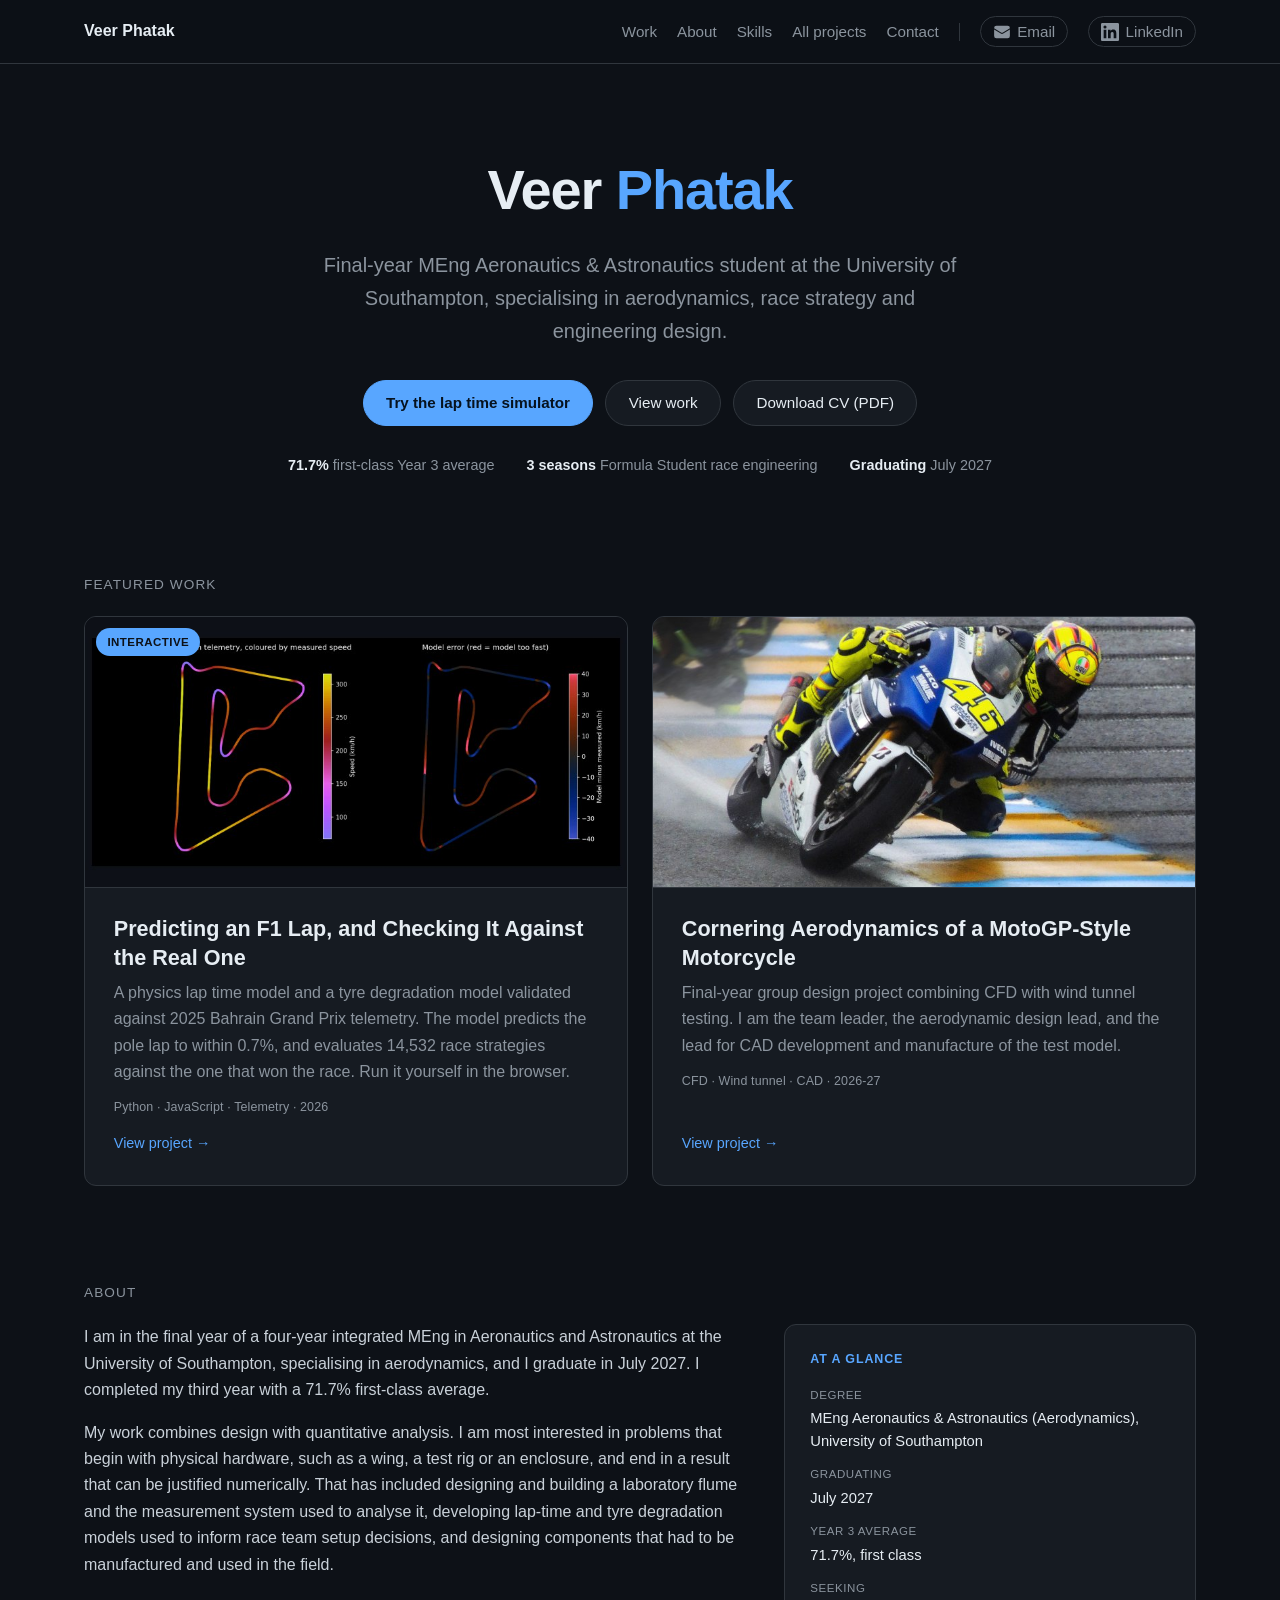
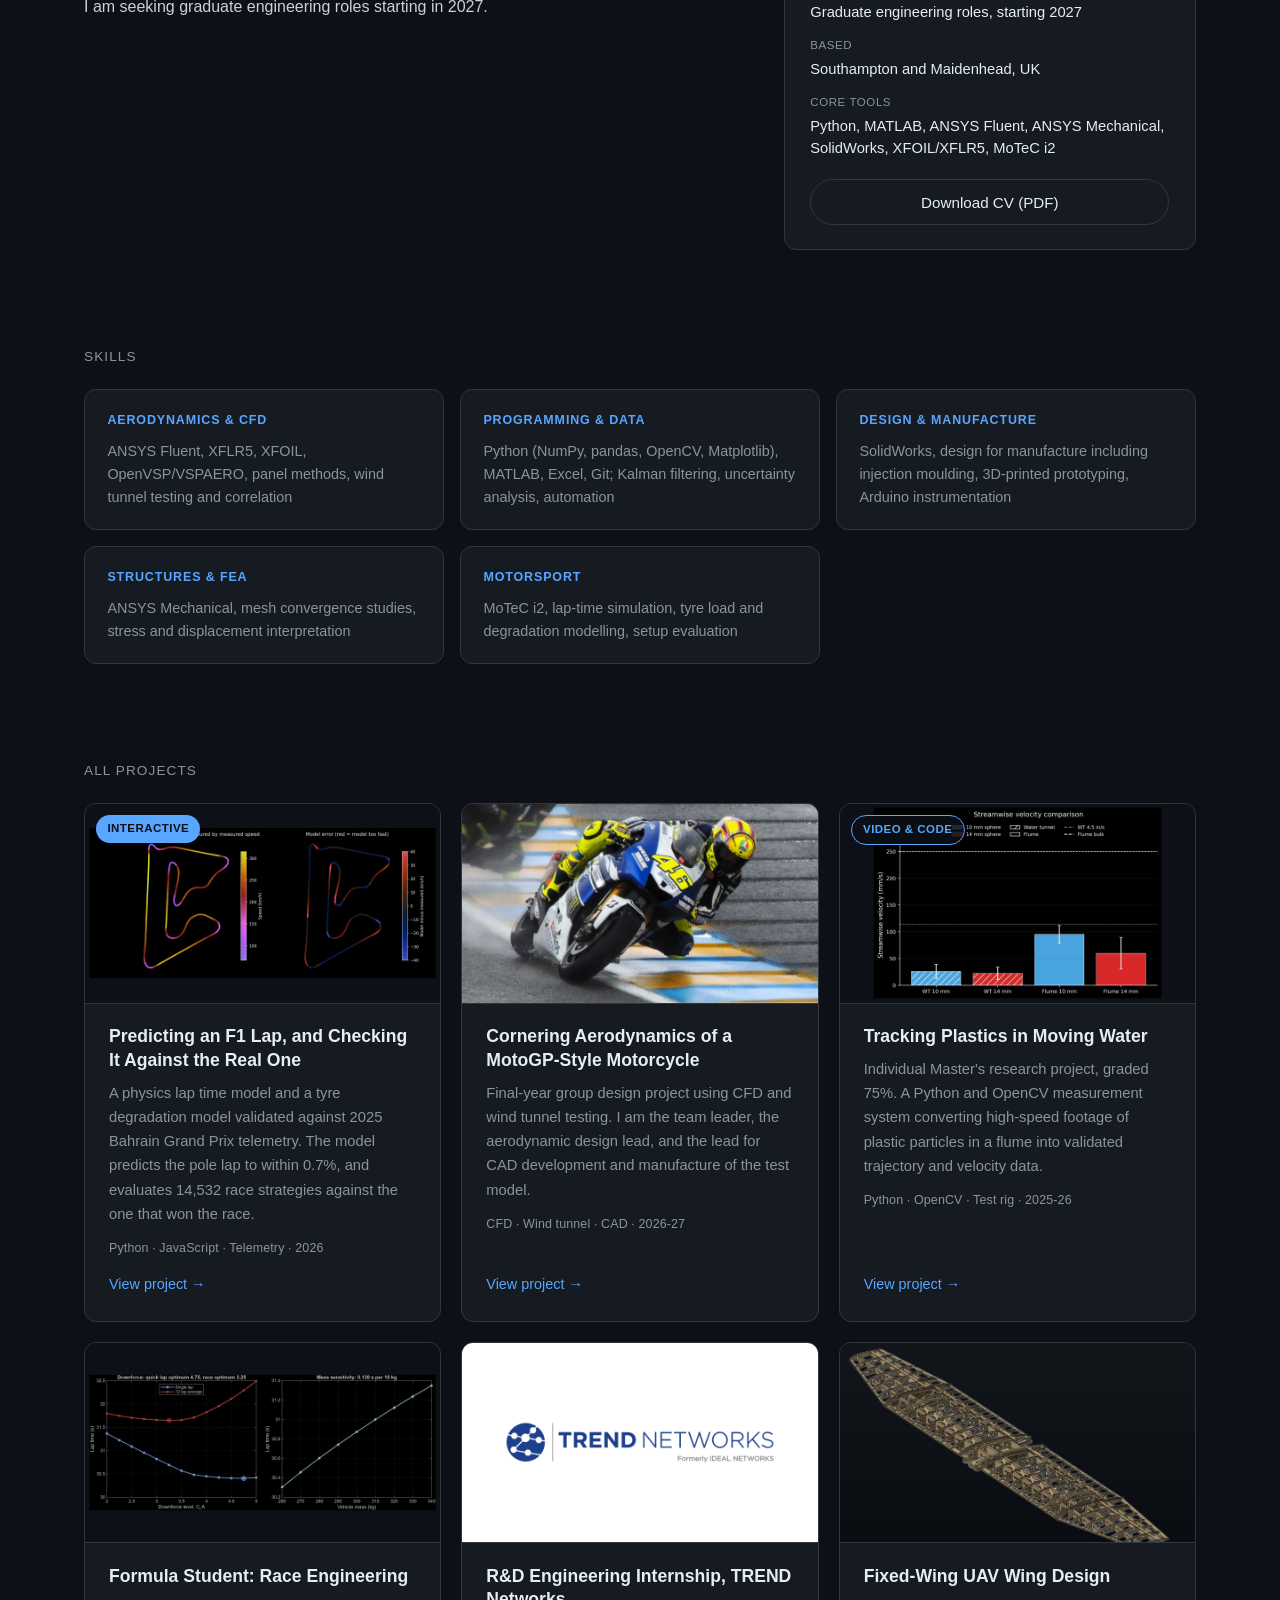
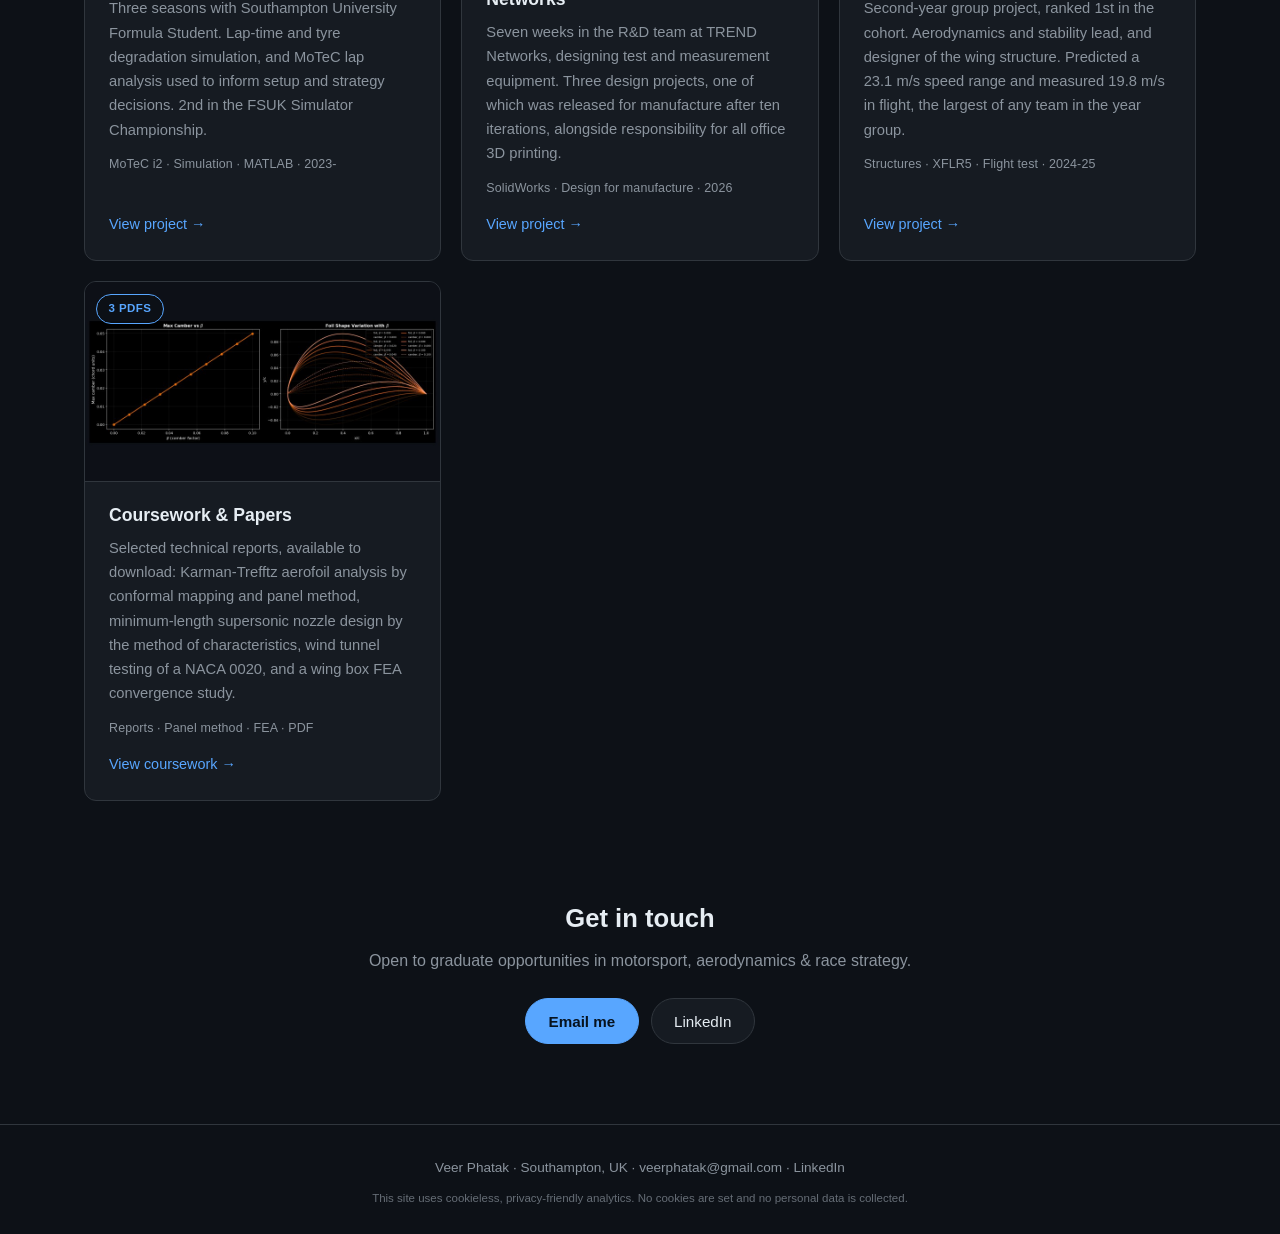
==== index.html @ 066dc196 "Add email and LinkedIn buttons to the top nav Contact was previously reachable only from the footer " ====
<!DOCTYPE html>
<html lang="en">
<head>
  <meta charset="UTF-8">
  <meta name="viewport" content="width=device-width, initial-scale=1.0">
  <meta name="description" content="Veer Phatak, final-year MEng Aeronautics and Astronautics student at the University of Southampton. Engineering projects in aerodynamics, race strategy and design.">
  <title>Veer Phatak | Engineering Portfolio</title>
  <link rel="icon" href="favicon.svg" type="image/svg+xml">
  <link rel="canonical" href="https://veerphatak.github.io/">
  <meta property="og:type" content="website">
  <meta property="og:site_name" content="Veer Phatak">
  <meta property="og:title" content="Veer Phatak | Engineering Portfolio">
  <meta property="og:description" content="Engineering portfolio of Veer Phatak. Aerodynamics, race strategy and design projects, with interactive lap time and race strategy models you can run in the browser.">
  <meta property="og:url" content="https://veerphatak.github.io/">
  <meta property="og:image" content="https://veerphatak.github.io/media/og-image.png">
  <meta property="og:image:width" content="1200">
  <meta property="og:image:height" content="630">
  <meta name="twitter:card" content="summary_large_image">
  <meta name="twitter:title" content="Veer Phatak | Engineering Portfolio">
  <meta name="twitter:description" content="Engineering portfolio of Veer Phatak. Aerodynamics, race strategy and design projects, with interactive lap time and race strategy models you can run in the browser.">
  <meta name="twitter:image" content="https://veerphatak.github.io/media/og-image.png">
  <link rel="stylesheet" href="style.css">
  <script type="application/ld+json">
  {
    "@context": "https://schema.org",
    "@type": "Person",
    "name": "Veer Phatak",
    "url": "https://veerphatak.github.io/",
    "email": "mailto:veerphatak@gmail.com",
    "jobTitle": "MEng Aeronautics and Astronautics Student",
    "description": "Final-year MEng Aeronautics and Astronautics student specialising in aerodynamics, seeking graduate engineering roles starting in 2027.",
    "alumniOf": {
      "@type": "CollegeOrUniversity",
      "name": "University of Southampton",
      "url": "https://www.southampton.ac.uk/"
    },
    "address": { "@type": "PostalAddress", "addressCountry": "GB", "addressRegion": "England" },
    "sameAs": ["https://www.linkedin.com/in/veer-phatak-683665238"],
    "knowsAbout": [
      "Aerodynamics", "Computational Fluid Dynamics", "Wind tunnel testing",
      "Race strategy", "Lap time simulation", "Structural analysis",
      "Finite element analysis", "CAD", "Python", "MATLAB"
    ],
    "seeks": {
      "@type": "Demand",
      "name": "Graduate engineering roles starting in 2027"
    }
  }
  </script>
  <script data-goatcounter="https://veerphatak.goatcounter.com/count"
          async src="//gc.zgo.at/count.js"></script>
</head>
<body>
  <a class="skip-link" href="#work">Skip to content</a>
  <nav class="nav">
    <div class="nav-inner">
      <a href="index.html" class="brand">Veer Phatak</a>
      <div class="nav-links">
        <a href="#work">Work</a>
        <a href="#about">About</a>
        <a href="#skills">Skills</a>
        <a href="#projects">All projects</a>
        <a href="#contact">Contact</a>
        <span class="nav-divider" aria-hidden="true"></span>
        <a class="nav-icon" href="mailto:veerphatak@gmail.com" aria-label="Email Veer Phatak" title="veerphatak@gmail.com">
          <svg viewBox="0 0 24 24" width="18" height="18" fill="currentColor" aria-hidden="true" focusable="false"><path d="M1.5 8.67v8.58a3 3 0 0 0 3 3h15a3 3 0 0 0 3-3V8.67l-8.928 5.493a3 3 0 0 1-3.144 0L1.5 8.67Z"/><path d="M22.5 6.908V6.75a3 3 0 0 0-3-3h-15a3 3 0 0 0-3 3v.158l9.714 5.978a1.5 1.5 0 0 0 1.572 0L22.5 6.908Z"/></svg>
          <span class="nav-icon-label">Email</span>
        </a>
        <a class="nav-icon" href="https://www.linkedin.com/in/veer-phatak-683665238" target="_blank" rel="noopener" aria-label="Veer Phatak on LinkedIn" title="LinkedIn">
          <svg viewBox="0 0 24 24" width="18" height="18" fill="currentColor" aria-hidden="true" focusable="false"><path d="M20.447 20.452h-3.554v-5.569c0-1.328-.027-3.037-1.852-3.037-1.853 0-2.136 1.445-2.136 2.939v5.667H9.351V9h3.414v1.561h.046c.477-.9 1.637-1.85 3.37-1.85 3.601 0 4.267 2.37 4.267 5.455v6.286ZM5.337 7.433a2.062 2.062 0 1 1 0-4.125 2.062 2.062 0 0 1 0 4.125Zm1.782 13.019H3.555V9h3.564v11.452ZM22.225 0H1.771C.792 0 0 .774 0 1.729v20.542C0 23.227.792 24 1.771 24h20.451C23.2 24 24 23.227 24 22.271V1.729C24 .774 23.2 0 22.222 0h.003Z"/></svg>
          <span class="nav-icon-label">LinkedIn</span>
        </a>

      </div>
    </div>
  </nav>

  <header class="hero">
    <h1>Veer <span class="accent">Phatak</span></h1>
    <p class="tagline">Final-year MEng Aeronautics &amp; Astronautics student at the University of Southampton, specialising in aerodynamics, race strategy and engineering design.</p>
    <div class="hero-actions">
      <a class="btn primary" href="f1-model.html">Try the lap time simulator</a>
      <a class="btn" href="#work">View work</a>
      <a class="btn" href="docs/Veer%20Phatak%20CV.pdf" target="_blank" rel="noopener">Download CV (PDF)</a>
    </div>
    <div class="facts">
      <span><b>71.7%</b> first-class Year 3 average</span>
      <span><b>3 seasons</b> Formula Student race engineering</span>
      <span><b>Graduating</b> July 2027</span>
    </div>
  </header>

  <main id="work">
  <section class="wrap wide">
    <p class="section-title">Featured work</p>
    <div class="cards featured">

      <a class="card" href="f1-model.html">
        <div class="card-media">
          <span class="badge">Interactive</span><img src="media/thumbs/f1-model.jpg" alt="Bahrain circuit map coloured by speed, model against measured" width="800" height="450"></div>
        <div class="card-body">
          <h3>Predicting an F1 Lap, and Checking It Against the Real One</h3>
          <p>A physics lap time model and a tyre degradation model validated against 2025 Bahrain Grand Prix telemetry. The model predicts the pole lap to within 0.7%, and evaluates 14,532 race strategies against the one that won the race. Run it yourself in the browser.</p>
          <p class="card-tags">Python · JavaScript · Telemetry · 2026</p>
          <span class="arrow">View project →</span>
        </div>
      </a>

      <a class="card" href="motogp.html">
        <div class="card-media"><img src="media/thumbs/motogp.jpg" alt="A MotoGP motorcycle at full lean through a corner" width="800" height="450"></div>
        <div class="card-body">
          <h3>Cornering Aerodynamics of a MotoGP-Style Motorcycle</h3>
          <p>Final-year group design project combining CFD with wind tunnel testing. I am the team leader, the aerodynamic design lead, and the lead for CAD development and manufacture of the test model.</p>
          <p class="card-tags">CFD · Wind tunnel · CAD · 2026-27</p>
          <span class="arrow">View project →</span>
        </div>
      </a>

    </div>
  </section>

  <section class="wrap wide" id="about">
    <p class="section-title">About</p>
    <div class="about-grid">
      <div class="about-block">
        <p>I am in the final year of a four-year integrated MEng in Aeronautics and Astronautics at the University of Southampton, specialising in aerodynamics, and I graduate in July 2027. I completed my third year with a 71.7% first-class average.</p>
        <p>My work combines design with quantitative analysis. I am most interested in problems that begin with physical hardware, such as a wing, a test rig or an enclosure, and end in a result that can be justified numerically. That has included designing and building a laboratory flume and the measurement system used to analyse it, developing lap-time and tyre degradation models used to inform race team setup decisions, and designing components that had to be manufactured and used in the field.</p>
        <p>I am seeking graduate engineering roles starting in 2027.</p>
      </div>
      <aside class="glance">
        <h3>At a glance</h3>
        <dl>
          <dt>Degree</dt><dd>MEng Aeronautics &amp; Astronautics (Aerodynamics), University of Southampton</dd>
          <dt>Graduating</dt><dd>July 2027</dd>
          <dt>Year 3 average</dt><dd>71.7%, first class</dd>
          <dt>Seeking</dt><dd>Graduate engineering roles, starting 2027</dd>
          <dt>Based</dt><dd>Southampton and Maidenhead, UK</dd>
          <dt>Core tools</dt><dd>Python, MATLAB, ANSYS Fluent, ANSYS Mechanical, SolidWorks, XFOIL/XFLR5, MoTeC i2</dd>
        </dl>
        <a class="btn" href="docs/Veer%20Phatak%20CV.pdf" target="_blank" rel="noopener">Download CV (PDF)</a>
      </aside>
    </div>
  </section>

  <section class="wrap wide" id="skills">
    <p class="section-title">Skills</p>
    <div class="skills-grid">
      <div class="skill-group">
        <h3>Aerodynamics &amp; CFD</h3>
        <p>ANSYS Fluent, XFLR5, XFOIL, OpenVSP/VSPAERO, panel methods, wind tunnel testing and correlation</p>
      </div>
      <div class="skill-group">
        <h3>Programming &amp; data</h3>
        <p>Python (NumPy, pandas, OpenCV, Matplotlib), MATLAB, Excel, Git; Kalman filtering, uncertainty analysis, automation</p>
      </div>
      <div class="skill-group">
        <h3>Design &amp; manufacture</h3>
        <p>SolidWorks, design for manufacture including injection moulding, 3D-printed prototyping, Arduino instrumentation</p>
      </div>
      <div class="skill-group">
        <h3>Structures &amp; FEA</h3>
        <p>ANSYS Mechanical, mesh convergence studies, stress and displacement interpretation</p>
      </div>
      <div class="skill-group">
        <h3>Motorsport</h3>
        <p>MoTeC i2, lap-time simulation, tyre load and degradation modelling, setup evaluation</p>
      </div>
    </div>
  </section>

  <section class="wrap wide" id="projects">
    <p class="section-title">All projects</p>
    <div class="cards">

      <a class="card" href="f1-model.html">
        <div class="card-media">
          <span class="badge">Interactive</span><img src="media/thumbs/f1-model.jpg" alt="Bahrain circuit map coloured by speed, model against measured" loading="lazy" width="800" height="450"></div>
        <div class="card-body">
          <h3>Predicting an F1 Lap, and Checking It Against the Real One</h3>
          <p>A physics lap time model and a tyre degradation model validated against 2025 Bahrain Grand Prix telemetry. The model predicts the pole lap to within 0.7%, and evaluates 14,532 race strategies against the one that won the race.</p>
          <p class="card-tags">Python · JavaScript · Telemetry · 2026</p>
          <span class="arrow">View project →</span>
        </div>
      </a>

      <a class="card" href="motogp.html">
        <div class="card-media"><img src="media/thumbs/motogp.jpg" alt="A MotoGP motorcycle at full lean through a corner" loading="lazy" width="800" height="450"></div>
        <div class="card-body">
          <h3>Cornering Aerodynamics of a MotoGP-Style Motorcycle</h3>
          <p>Final-year group design project using CFD and wind tunnel testing. I am the team leader, the aerodynamic design lead, and the lead for CAD development and manufacture of the test model.</p>
          <p class="card-tags">CFD · Wind tunnel · CAD · 2026-27</p>
          <span class="arrow">View project →</span>
        </div>
      </a>

      <a class="card" href="flume.html">
        <div class="card-media">
          <span class="badge ghost">Video &amp; code</span><img src="media/thumbs/flume.jpg" alt="Streamwise velocity comparison between flume and water tunnel" loading="lazy" width="800" height="450"></div>
        <div class="card-body">
          <h3>Tracking Plastics in Moving Water</h3>
          <p>Individual Master's research project, graded 75%. A Python and OpenCV measurement system converting high-speed footage of plastic particles in a flume into validated trajectory and velocity data.</p>
          <p class="card-tags">Python · OpenCV · Test rig · 2025-26</p>
          <span class="arrow">View project →</span>
        </div>
      </a>

      <a class="card" href="formula-student.html">
        <div class="card-media"><img src="media/thumbs/formula-student.jpg" alt="Lap time sensitivity to downforce and vehicle mass" loading="lazy" width="800" height="450"></div>
        <div class="card-body">
          <h3>Formula Student: Race Engineering</h3>
          <p>Three seasons with Southampton University Formula Student. Lap-time and tyre degradation simulation, and MoTeC lap analysis used to inform setup and strategy decisions. 2nd in the FSUK Simulator Championship.</p>
          <p class="card-tags">MoTeC i2 · Simulation · MATLAB · 2023-</p>
          <span class="arrow">View project →</span>
        </div>
      </a>

      <a class="card" href="internship.html">
        <div class="card-media"><img src="media/thumbs/internship.png" alt="TREND Networks logo" loading="lazy" width="800" height="450"></div>
        <div class="card-body">
          <h3>R&amp;D Engineering Internship, TREND Networks</h3>
          <p>Seven weeks in the R&amp;D team at TREND Networks, designing test and measurement equipment. Three design projects, one of which was released for manufacture after ten iterations, alongside responsibility for all office 3D printing.</p>
          <p class="card-tags">SolidWorks · Design for manufacture · 2026</p>
          <span class="arrow">View project →</span>
        </div>
      </a>

      <a class="card" href="uav.html">
        <div class="card-media"><img src="media/thumbs/uav.jpg" alt="CAD model of the UAV wing assembly, showing the box spar, geodesic cap cutouts and truss ribs" loading="lazy" width="800" height="450"></div>
        <div class="card-body">
          <h3>Fixed-Wing UAV Wing Design</h3>
          <p>Second-year group project, ranked 1st in the cohort. Aerodynamics and stability lead, and designer of the wing structure. Predicted a 23.1 m/s speed range and measured 19.8 m/s in flight, the largest of any team in the year group.</p>
          <p class="card-tags">Structures · XFLR5 · Flight test · 2024-25</p>
          <span class="arrow">View project →</span>
        </div>
      </a>

      <a class="card" href="coursework.html">
        <div class="card-media">
          <span class="badge ghost">3 PDFs</span><img src="media/thumbs/coursework.jpg" alt="Karman-Trefftz aerofoil shape variation with camber" loading="lazy" width="800" height="450"></div>
        <div class="card-body">
          <h3>Coursework &amp; Papers</h3>
          <p>Selected technical reports, available to download: Karman-Trefftz aerofoil analysis by conformal mapping and panel method, minimum-length supersonic nozzle design by the method of characteristics, wind tunnel testing of a NACA 0020, and a wing box FEA convergence study.</p>
          <p class="card-tags">Reports · Panel method · FEA · PDF</p>
          <span class="arrow">View coursework →</span>
        </div>
      </a>

    </div>
  </section>
  </main>

  <section class="contact" id="contact">
    <h2>Get in touch</h2>
    <p>Open to graduate opportunities in motorsport, aerodynamics &amp; race strategy.</p>
    <div class="contact-links">
      <a class="btn primary" href="mailto:veerphatak@gmail.com">Email me</a>
      <a class="btn" href="https://www.linkedin.com/in/veer-phatak-683665238" target="_blank" rel="noopener">LinkedIn</a>
    </div>
  </section>

  <footer>
    <div class="footer-inner">Veer Phatak · Southampton, UK · <a href="mailto:veerphatak@gmail.com">veerphatak@gmail.com</a> · <a href="https://www.linkedin.com/in/veer-phatak-683665238" target="_blank" rel="noopener">LinkedIn</a></div>
    <div class="footer-note">This site uses cookieless, privacy-friendly analytics. No cookies are set and no personal data is collected.</div>
  </footer>
</body>
</html>
---- style.css ----
/* ---- Shared theme for Veer Phatak portfolio ---- */
* { margin: 0; padding: 0; box-sizing: border-box; }

:root {
  --bg: #0d1117;
  --bg-soft: #161b22;
  --text: #e6edf3;
  --muted: #8b949e;
  --accent: #58a6ff;
  --border: #30363d;
  --maxw: 820px;
}

html { scroll-behavior: smooth; }

body {
  font-family: -apple-system, BlinkMacSystemFont, "Segoe UI", Roboto, Helvetica, Arial, sans-serif;
  background: var(--bg);
  color: var(--text);
  line-height: 1.65;
  -webkit-font-smoothing: antialiased;
}

a { color: var(--accent); text-decoration: none; }
a:hover { text-decoration: underline; }

/* ---- Top nav ---- */
.nav {
  border-bottom: 1px solid var(--border);
  position: sticky; top: 0;
  background: rgba(13,17,23,0.85);
  backdrop-filter: blur(8px);
  z-index: 10;
}
.nav-inner {
  max-width: 1160px;
  margin: 0 auto;
  padding: 1rem 1.5rem;
  display: flex; align-items: center; justify-content: space-between;
}
.nav-inner .brand { font-weight: 700; color: var(--text); }
.nav-inner .brand:hover { text-decoration: none; color: var(--accent); }
.nav-links a { margin-left: 1.25rem; font-size: 0.95rem; color: var(--muted); }
.nav-links a:hover { color: var(--text); text-decoration: none; }

/* ---- Layout ---- */
.wrap { max-width: var(--maxw); margin: 0 auto; padding: 3rem 1.5rem; }
.wrap.wide { max-width: 1160px; }

/* ---- Hero (landing) ---- */
.hero { text-align: center; padding: 5rem 1.5rem 3rem; }
.hero h1 { font-size: clamp(2.2rem, 6vw, 3.5rem); letter-spacing: -0.02em; margin-bottom: 0.75rem; }
.hero .accent { color: var(--accent); }
.hero p.tagline { font-size: clamp(1rem, 2.5vw, 1.25rem); color: var(--muted); max-width: 640px; margin: 0 auto; }
.hero-actions { display: flex; flex-wrap: wrap; gap: 0.75rem; justify-content: center; margin-top: 2rem; }

/* ---- Project cards ---- */
.section-title { font-size: 0.85rem; text-transform: uppercase; letter-spacing: 0.08em; color: var(--muted); margin-bottom: 1.25rem; }
.cards {
  display: grid;
  gap: 1.25rem;
  grid-template-columns: repeat(auto-fit, minmax(320px, 1fr));
  align-items: stretch;
}
.card {
  display: flex;
  flex-direction: column;
  border: 1px solid var(--border);
  border-radius: 12px;
  background: var(--bg-soft);
  overflow: hidden;
  transition: border-color 0.15s ease, transform 0.15s ease, box-shadow 0.15s ease;
}
.card:hover {
  border-color: var(--accent);
  transform: translateY(-3px);
  box-shadow: 0 10px 28px rgba(0,0,0,0.45);
  text-decoration: none;
}
.card-media {
  position: relative;
  aspect-ratio: 16 / 9;
  background: var(--bg);
  border-bottom: 1px solid var(--border);
  overflow: hidden;
}
.card-media img {
  width: 100%; height: 100%;
  object-fit: cover;
  display: block;
  transition: transform 0.25s ease;
}
.card:hover .card-media img { transform: scale(1.04); }
.card-body { padding: 1.35rem 1.5rem 1.5rem; display: flex; flex-direction: column; flex: 1; }
.card h3 { color: var(--text); font-size: 1.1rem; line-height: 1.35; margin-bottom: 0.5rem; }
.card p { color: var(--muted); font-size: 0.92rem; }
.card .arrow { color: var(--accent); font-size: 0.9rem; margin-top: auto; padding-top: 0.9rem; display: inline-block; }
.card.soon { opacity: 0.6; }

/* Badge flagging interactive project pages */
.badge {
  position: absolute; top: 0.7rem; left: 0.7rem; z-index: 2;
  font-size: 0.72rem; font-weight: 600; letter-spacing: 0.04em; text-transform: uppercase;
  color: #0d1117; background: var(--accent);
  border-radius: 999px; padding: 0.28rem 0.7rem;
}
.badge.ghost { color: var(--accent); background: rgba(13,17,23,0.82); border: 1px solid var(--accent); }

/* One-line fact strip under the hero */
.facts { display: flex; flex-wrap: wrap; justify-content: center; gap: 0.5rem 2rem; color: var(--muted); font-size: 0.9rem; margin-top: 1.75rem; }
.facts span { white-space: nowrap; }
.facts b { color: var(--text); font-weight: 600; }

/* ---- Project page ---- */
.back { font-size: 0.9rem; color: var(--muted); display: inline-block; margin-bottom: 1.5rem; }
.project-title { font-size: clamp(1.8rem, 4vw, 2.6rem); letter-spacing: -0.02em; margin-bottom: 0.75rem; }
.project-hook { font-size: 1.15rem; color: var(--muted); margin-bottom: 2rem; }

.meta { display: flex; flex-wrap: wrap; gap: 0.5rem; margin-bottom: 2.5rem; }
.tag { font-size: 0.8rem; border: 1px solid var(--border); border-radius: 999px; padding: 0.3rem 0.8rem; color: var(--accent); }

.project h2 { font-size: 1.4rem; margin: 2.5rem 0 0.75rem; letter-spacing: -0.01em; }
.project h3 { font-size: 1.1rem; margin: 1.5rem 0 0.5rem; color: var(--text); }
.project p { margin-bottom: 1rem; color: #c9d1d9; }
.project ul { margin: 0 0 1rem 1.25rem; color: #c9d1d9; }
.project li { margin-bottom: 0.5rem; }
.project strong { color: var(--text); }

/* ---- Interactive simulators ---- */
.sim {
  border: 1px solid var(--border);
  border-radius: 14px;
  background: var(--bg-soft);
  padding: 1.25rem;
  margin: 1.5rem 0;
}
.sim-grid { display: grid; grid-template-columns: 260px 1fr; gap: 1.5rem; }
@media (max-width: 780px) { .sim-grid { grid-template-columns: 1fr; } }

.sim-controls label {
  display: flex;
  flex-wrap: wrap;
  align-items: baseline;
  column-gap: 0.3rem;
  font-size: 0.85rem;
  color: var(--text);
  margin-bottom: 0.85rem;
}
.sim-controls label .muted { color: var(--muted); font-weight: 400; }
.sim-controls output {
  margin-left: auto;
  padding-left: 0.5rem;
  color: var(--accent);
  font-family: Consolas, monospace;
  font-size: 0.85rem;
  font-variant-numeric: tabular-nums;
}
.sim-controls input[type="range"] {
  -webkit-appearance: none; appearance: none;
  order: 1; flex: 0 0 100%;
  width: 100%; height: 4px; margin-top: 0.45rem;
  background: #30363d; border-radius: 2px; outline: none;
}
.sim-controls input[type="range"]::-webkit-slider-thumb {
  -webkit-appearance: none; appearance: none;
  width: 15px; height: 15px; border-radius: 50%;
  background: var(--accent); cursor: pointer; border: 0;
}
.sim-controls input[type="range"]::-moz-range-thumb {
  width: 15px; height: 15px; border-radius: 50%;
  background: var(--accent); cursor: pointer; border: 0;
}
.sim-controls .btn { width: 100%; text-align: center; margin-top: 0.4rem; cursor: pointer; font-family: inherit; }

.sim-readouts {
  display: grid;
  grid-template-columns: repeat(auto-fit, minmax(110px, 1fr));
  gap: 0.6rem;
  margin-bottom: 0.9rem;
}
.sim-readouts > div {
  background: #0b1016; border: 1px solid var(--border);
  border-radius: 8px; padding: 0.5rem 0.7rem;
}
.sim-readouts .wide { grid-column: span 2; }
.sim-readouts .big {
  display: block; font-size: 1.15rem; font-weight: 700; color: var(--text);
  font-family: Consolas, monospace;
}
.sim-readouts .lbl { display: block; font-size: 0.72rem; color: var(--muted); margin-top: 0.15rem; }
.sim canvas { width: 100%; height: 320px; display: block; }

/* Monte Carlo panel: grouped controls and a compound selector */
.sim-controls .sim-group {
  font-size: 0.72rem;
  text-transform: uppercase;
  letter-spacing: 0.07em;
  color: var(--muted);
  font-weight: 600;
  margin: 1.1rem 0 0.6rem;
  padding-bottom: 0.3rem;
  border-bottom: 1px solid var(--border);
}
.sim-controls .sim-group:first-child { margin-top: 0; }
.sim-controls .sim-group .muted { text-transform: none; letter-spacing: 0; font-weight: 400; }
.sim-controls select {
  order: 1; flex: 0 0 100%;
  width: 100%;
  margin-top: 0.35rem;
  padding: 0.4rem 0.5rem;
  background: #0b1016;
  color: var(--text);
  border: 1px solid var(--border);
  border-radius: 6px;
  font-family: inherit;
  font-size: 0.85rem;
}
.sim-controls select:focus { outline: none; border-color: var(--accent); }

/* Monte Carlo results table */
.mc-table {
  width: 100%;
  border-collapse: collapse;
  font-size: 0.82rem;
  margin-bottom: 0.9rem;
}
.mc-table th, .mc-table td {
  text-align: right;
  padding: 0.45rem 0.5rem;
  border-bottom: 1px solid var(--border);
}
.mc-table thead th {
  color: var(--muted);
  font-weight: 600;
  font-size: 0.72rem;
  text-transform: uppercase;
  letter-spacing: 0.05em;
  white-space: nowrap;
}
.mc-table tbody th {
  text-align: left;
  color: var(--text);
  font-weight: 600;
  white-space: nowrap;
}
.mc-table tbody td { font-family: Consolas, monospace; color: var(--text); }
.mc-table .plan {
  display: block;
  font-weight: 400;
  font-size: 0.72rem;
  color: var(--muted);
  margin-top: 0.1rem;
}
.mc-table .key {
  display: inline-block;
  width: 14px; height: 3px;
  margin-right: 0.5rem;
  vertical-align: middle;
  border-radius: 2px;
}
.mc-table .key.one { background: #58a6ff; }
.mc-table .key.two { background: #3fb950; }
.mc-table .key.three { background: #d29922; }
.mc-status { font-size: 0.75rem; color: var(--muted); margin-top: 0.5rem; }
@media (max-width: 560px) {
  .mc-table { font-size: 0.74rem; }
  .mc-table th, .mc-table td { padding: 0.35rem 0.3rem; }
}

/* ---- Notice box ---- */
.notice {
  border: 1px solid var(--border);
  border-left: 3px solid var(--accent);
  border-radius: 8px;
  background: var(--bg-soft);
  padding: 0.9rem 1.1rem;
  margin: 0 0 1.75rem;
  color: var(--muted);
  font-size: 0.92rem;
}
.notice strong { color: var(--text); }

/* ---- Plain content card (about, skills, coursework) ---- */
.plain-card { cursor: default; padding: 1.85rem 2.1rem; }

/* About and Skills side by side above the projects */
.intro-grid { display: grid; grid-template-columns: 1.08fr 1fr; gap: 1.25rem; }
.intro-grid > div { display: flex; flex-direction: column; }
.intro-grid .plain-card { flex: 1; }
@media (max-width: 900px) { .intro-grid { grid-template-columns: 1fr; } }
.plain-card:hover { border-color: var(--border); transform: none; }
.plain-card p { color: #c9d1d9; margin-bottom: 1rem; }
.plain-card p:last-child { margin-bottom: 0; }
.plain-card strong { color: var(--text); }
ul.tight { margin: 0 0 0 1.1rem; padding: 0; color: #c9d1d9; }
ul.tight li { margin-bottom: 0.6rem; font-size: 0.95rem; }
ul.tight li:last-child { margin-bottom: 0; }

/* ---- Download link, code blocks, small text ---- */
.dl {
  display: inline-block;
  border: 1px solid var(--accent);
  border-radius: 999px;
  padding: 0.5rem 1.2rem;
  font-size: 0.92rem;
  color: var(--accent);
  transition: background 0.15s ease, color 0.15s ease;
}
.dl:hover { background: var(--accent); color: #06121f; text-decoration: none; }

pre {
  background: #0b1016;
  border: 1px solid var(--border);
  border-radius: 10px;
  padding: 1rem 1.1rem;
  overflow-x: auto;
  margin: 1.25rem 0;
}
pre code {
  font-family: "Cascadia Code", Consolas, "SF Mono", Menlo, monospace;
  font-size: 0.85rem;
  line-height: 1.55;
  color: #c9d1d9;
  white-space: pre;
}

.video-grid { display: grid; grid-template-columns: 1fr 1fr; gap: 1rem; margin: 2rem 0; }
.video-grid figure { margin: 0; }
@media (max-width: 640px) { .video-grid { grid-template-columns: 1fr; } }
code { font-family: "Cascadia Code", Consolas, monospace; font-size: 0.9em; color: var(--accent); }
.project p code { background: rgba(88,166,255,0.08); padding: 0.1em 0.35em; border-radius: 4px; }

.sub-meta { color: var(--accent); font-size: 0.9rem; margin: -0.5rem 0 1rem; }
.muted-note { color: var(--muted); font-size: 0.88rem; font-style: italic; }
hr.rule { border: 0; border-top: 1px solid var(--border); margin: 3rem 0 2rem; }

/* ---- Figure / video ---- */
figure { margin: 2rem 0; }
figure video { width: 100%; border-radius: 12px; border: 1px solid var(--border); display: block; background: #000; }
figure img { width: 100%; border-radius: 12px; border: 1px solid var(--border); display: block; background: #fff; }
.video-embed { position: relative; width: 100%; padding-bottom: 56.25%; height: 0; border-radius: 12px; overflow: hidden; border: 1px solid var(--border); background: #000; }
.video-embed iframe { position: absolute; top: 0; left: 0; width: 100%; height: 100%; border: 0; }
figcaption { font-size: 0.85rem; color: var(--muted); margin-top: 0.6rem; text-align: center; }

.stats { display: grid; grid-template-columns: repeat(3, 1fr); gap: 1rem; margin: 2rem 0; }
.stat { border: 1px solid var(--border); border-radius: 12px; padding: 1.25rem; text-align: center; background: var(--bg-soft); }
.stat .num { font-size: 1.8rem; font-weight: 700; color: var(--accent); }
.stat .label { font-size: 0.8rem; color: var(--muted); margin-top: 0.25rem; }
@media (max-width: 560px) { .stats { grid-template-columns: 1fr; } }

/* ---- Contact ---- */
.contact { text-align: center; padding: 3rem 1.5rem 1rem; }
.contact h2 { font-size: 1.6rem; margin-bottom: 0.5rem; }
.contact p { color: var(--muted); margin-bottom: 1.5rem; }
.contact-links { display: flex; flex-wrap: wrap; gap: 0.75rem; justify-content: center; }
.btn {
  display: inline-block;
  border: 1px solid var(--border);
  border-radius: 999px;
  padding: 0.6rem 1.4rem;
  color: var(--text);
  font-size: 0.95rem;
  background: var(--bg-soft);
  transition: border-color 0.15s ease, transform 0.15s ease;
}
.btn:hover { border-color: var(--accent); color: var(--accent); text-decoration: none; transform: translateY(-2px); }
.btn.primary { background: var(--accent); color: #06121f; border-color: var(--accent); font-weight: 600; }
.btn.primary:hover { color: #06121f; opacity: 0.9; }

/* ---- Footer ---- */
footer { border-top: 1px solid var(--border); margin-top: 4rem; }
.footer-inner { max-width: var(--maxw); margin: 0 auto; padding: 2rem 1.5rem; color: var(--muted); font-size: 0.85rem; text-align: center; }
.footer-inner a { color: var(--muted); }
.footer-inner a:hover { color: var(--accent); }
.footer-note {
  max-width: var(--maxw);
  margin: -1.4rem auto 0;
  padding: 0 1.5rem 1.6rem;
  color: var(--muted);
  opacity: 0.7;
  font-size: 0.72rem;
  text-align: center;
}

/* ---- Featured work (top of landing page) ---- */
.cards.featured { grid-template-columns: repeat(auto-fit, minmax(420px, 1fr)); gap: 1.5rem; }
.cards.featured .card-media { aspect-ratio: 16 / 8; }
.cards.featured .card h3 { font-size: 1.35rem; }
.cards.featured .card p { font-size: 1rem; }
.cards.featured .card-body { padding: 1.6rem 1.8rem 1.8rem; }
@media (max-width: 720px) { .cards.featured { grid-template-columns: 1fr; } }

/* ---- Skills grid ---- */
.skills-grid {
  display: grid;
  gap: 1rem;
  grid-template-columns: repeat(3, 1fr);
}
@media (max-width: 900px) { .skills-grid { grid-template-columns: repeat(2, 1fr); } }
@media (max-width: 600px) { .skills-grid { grid-template-columns: 1fr; } }
.skill-group {
  border: 1px solid var(--border);
  border-radius: 12px;
  background: var(--bg-soft);
  padding: 1.25rem 1.4rem;
}
.skill-group h3 {
  font-size: 0.78rem; text-transform: uppercase; letter-spacing: 0.07em;
  color: var(--accent); margin-bottom: 0.6rem; font-weight: 600;
}
.skill-group p { color: var(--muted); font-size: 0.9rem; line-height: 1.6; }

/* ---- About block ---- */
.about-block { max-width: 760px; }
.about-block p { color: #c9d1d9; margin-bottom: 1rem; }
.about-block p:last-child { margin-bottom: 0; }

/* ---- Accessibility ---- */
.skip-link {
  position: absolute; left: -9999px; top: 0;
  background: var(--accent); color: #0d1117;
  padding: 0.7rem 1.2rem; border-radius: 0 0 8px 0;
  font-weight: 600; z-index: 100;
}
.skip-link:focus { left: 0; text-decoration: none; }

a:focus-visible, .btn:focus-visible, .card:focus-visible,
button:focus-visible, select:focus-visible, input:focus-visible {
  outline: 2px solid var(--accent);
  outline-offset: 3px;
  border-radius: 4px;
}

@media (prefers-reduced-motion: reduce) {
  html { scroll-behavior: auto; }
  *, *::before, *::after {
    animation-duration: 0.01ms !important;
    animation-iteration-count: 1 !important;
    transition-duration: 0.01ms !important;
  }
  .card:hover { transform: none; }
  .card:hover .card-media img { transform: none; }
}

/* ---- Print ---- */
@media print {
  .nav, .hero-actions, .contact, .skip-link, .badge { display: none; }
  body { background: #fff; color: #000; }
  .card, .skill-group, .sim { border-color: #ccc; background: #fff; break-inside: avoid; }
  .card p, .skill-group p, .project p, .project ul { color: #222; }
  a { color: #000; text-decoration: underline; }
  .project h1, .project h2, .card h3 { color: #000; }
}

/* ---- About + at-a-glance ---- */
.about-grid { display: grid; grid-template-columns: minmax(0, 1.6fr) minmax(280px, 1fr); gap: 2.5rem; align-items: start; }
@media (max-width: 860px) { .about-grid { grid-template-columns: 1fr; gap: 1.75rem; } }

.glance {
  border: 1px solid var(--border);
  border-radius: 12px;
  background: var(--bg-soft);
  padding: 1.5rem 1.6rem;
}
.glance h3 {
  font-size: 0.78rem; text-transform: uppercase; letter-spacing: 0.07em;
  color: var(--accent); margin-bottom: 1rem; font-weight: 600;
}
.glance dl { margin: 0 0 1.25rem; }
.glance dt {
  font-size: 0.72rem; text-transform: uppercase; letter-spacing: 0.05em;
  color: var(--muted); margin-top: 0.85rem;
}
.glance dt:first-child { margin-top: 0; }
.glance dd { margin: 0.15rem 0 0; color: var(--text); font-size: 0.92rem; line-height: 1.5; }
.glance .btn { display: block; text-align: center; }

/* ---- Card metadata tags ---- */
.card-tags {
  font-size: 0.78rem !important;
  color: var(--muted) !important;
  margin-top: 0.75rem;
  letter-spacing: 0.01em;
}

/* ---- Availability banner on project pages ---- */
.availability {
  display: flex; flex-wrap: wrap; align-items: center; gap: 0.5rem 1rem;
  border: 1px solid var(--border);
  border-left: 3px solid var(--accent);
  border-radius: 8px;
  background: var(--bg-soft);
  padding: 0.8rem 1.1rem;
  margin-bottom: 2rem;
  font-size: 0.9rem;
  color: var(--muted);
}
.availability strong { color: var(--text); font-weight: 600; }
.availability .sep { color: var(--border); }

/* ---- Prev / next project navigation ---- */
.pagenav {
  display: grid; grid-template-columns: 1fr 1fr; gap: 1rem;
  margin: 3.5rem 0 1rem;
  border-top: 1px solid var(--border);
  padding-top: 2rem;
}
@media (max-width: 640px) { .pagenav { grid-template-columns: 1fr; } }
.pagenav a {
  border: 1px solid var(--border);
  border-radius: 10px;
  background: var(--bg-soft);
  padding: 1rem 1.2rem;
  transition: border-color 0.15s ease, transform 0.15s ease;
}
.pagenav a:hover { border-color: var(--accent); transform: translateY(-2px); text-decoration: none; }
.pagenav .dir { display: block; font-size: 0.72rem; text-transform: uppercase; letter-spacing: 0.06em; color: var(--muted); margin-bottom: 0.3rem; }
.pagenav .ttl { color: var(--text); font-size: 0.95rem; line-height: 1.4; }
.pagenav a:hover .ttl { color: var(--accent); }
.pagenav .next { text-align: right; }

/* ---- 404 ---- */
.notfound { text-align: center; padding: 6rem 1.5rem 4rem; }
.notfound h1 { font-size: clamp(3rem, 10vw, 5rem); letter-spacing: -0.03em; color: var(--accent); }
.notfound p { color: var(--muted); max-width: 520px; margin: 1rem auto 2rem; }
.notfound-list { list-style: none; columns: 2; column-gap: 2.5rem; }
.notfound-list li { margin-bottom: 0.7rem; break-inside: avoid; }
@media (max-width: 640px) { .notfound-list { columns: 1; } }

/* ---- Nav contact buttons ---- */
.nav-links { display: flex; align-items: center; }
.nav-divider {
  width: 1px; height: 18px; background: var(--border);
  margin-left: 1.25rem; display: inline-block;
}
.nav-icon {
  display: inline-flex; align-items: center; gap: 0.4rem;
  margin-left: 1.25rem;
  padding: 0.35rem 0.75rem;
  border: 1px solid var(--border);
  border-radius: 999px;
  color: var(--muted);
  font-size: 0.88rem;
  line-height: 1;
  transition: color 0.15s ease, border-color 0.15s ease, background 0.15s ease;
}
.nav-icon svg { flex: none; }
.nav-icon:hover {
  color: var(--text);
  border-color: var(--accent);
  background: rgba(88,166,255,0.08);
  text-decoration: none;
}

/* Below 1080px the text labels drop and the icons stay. Below 720px the
   whole nav wraps rather than hiding links, so navigation survives on
   phones and the contact buttons are always reachable. */
@media (max-width: 1080px) {
  .nav-icon-label { position: absolute; width: 1px; height: 1px; overflow: hidden; clip: rect(0 0 0 0); white-space: nowrap; }
  .nav-icon { padding: 0.4rem; }
}
@media (max-width: 720px) {
  .nav-inner { flex-wrap: wrap; row-gap: 0.6rem; padding: 0.8rem 1.1rem; }
  .nav-links { flex-wrap: wrap; justify-content: flex-end; row-gap: 0.5rem; }
  .nav-links a:not(.nav-icon) { margin-left: 0.9rem; font-size: 0.85rem; }
  .nav-divider { margin-left: 0.9rem; }
  .nav-icon { margin-left: 0.6rem; }
}
@media (max-width: 430px) {
  .nav-inner .brand { font-size: 0.95rem; }
  .nav-links a:not(.nav-icon) { margin-left: 0.75rem; font-size: 0.8rem; }
}
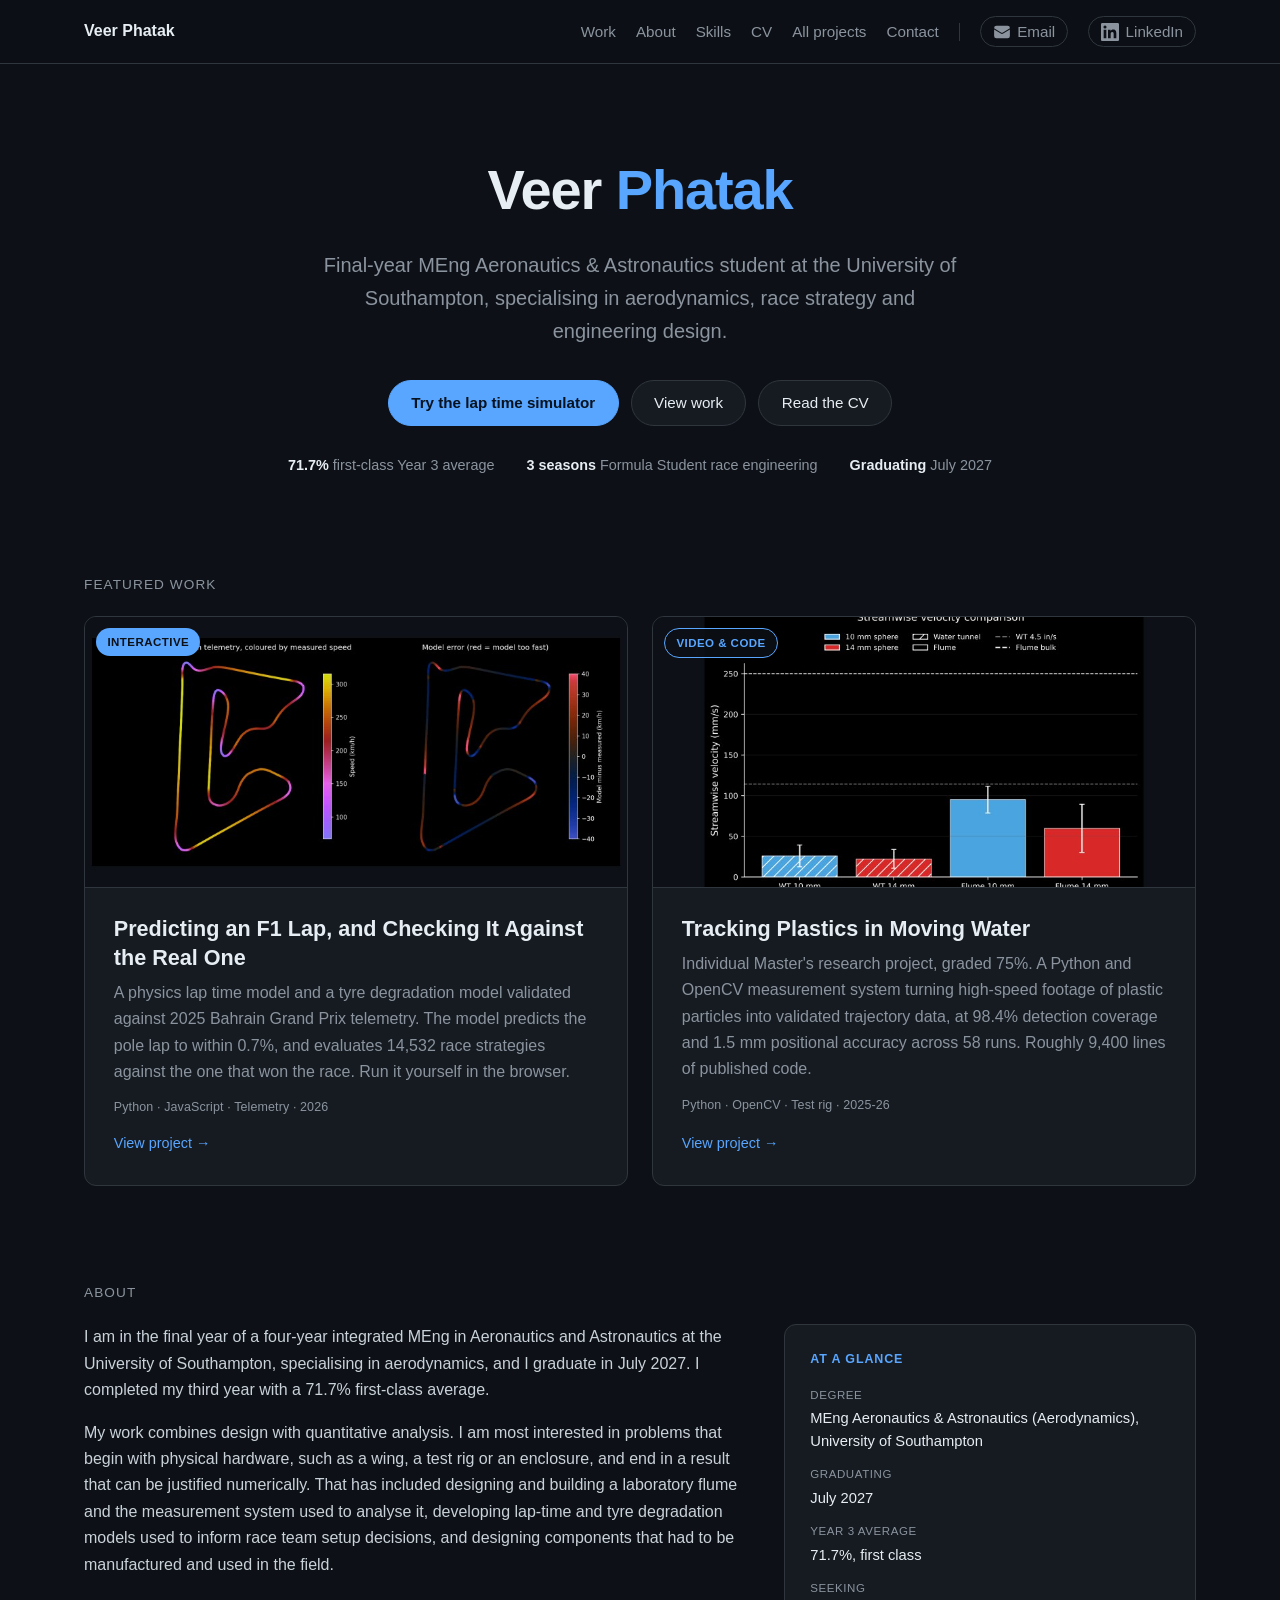
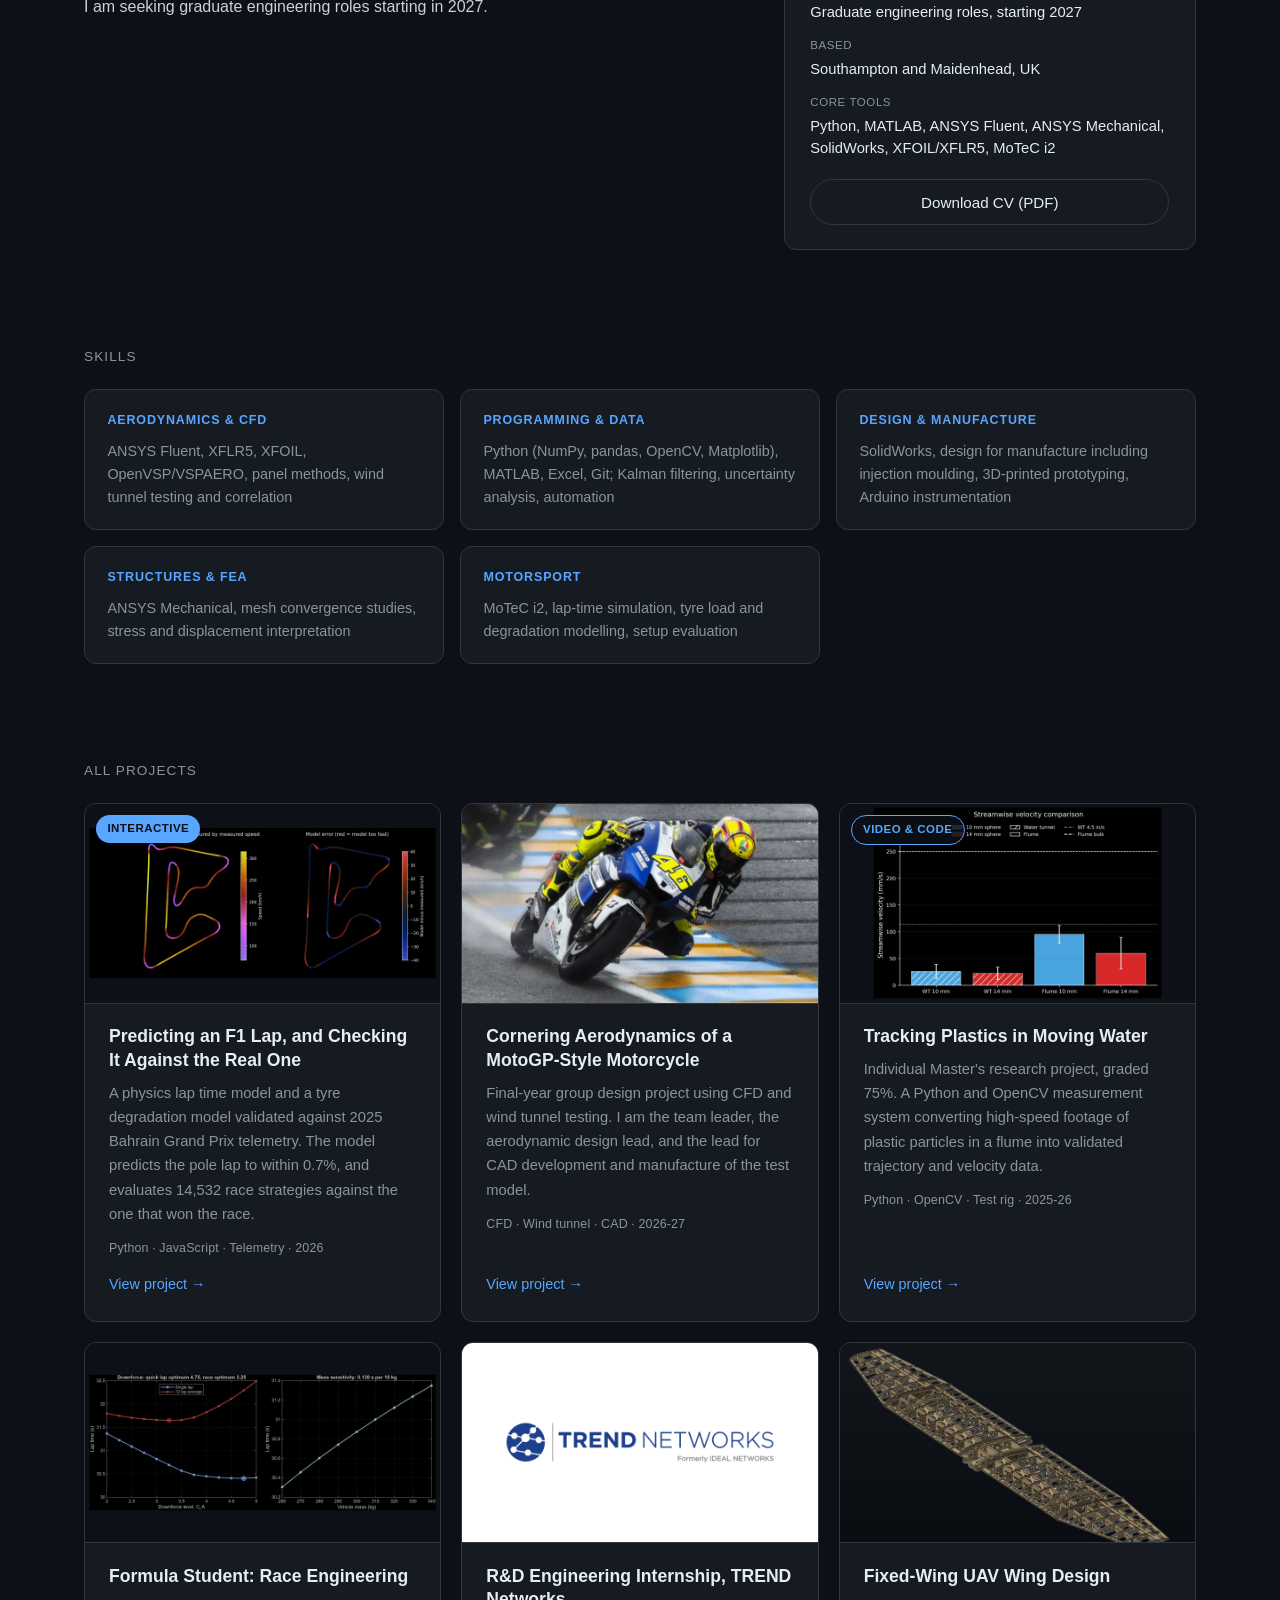
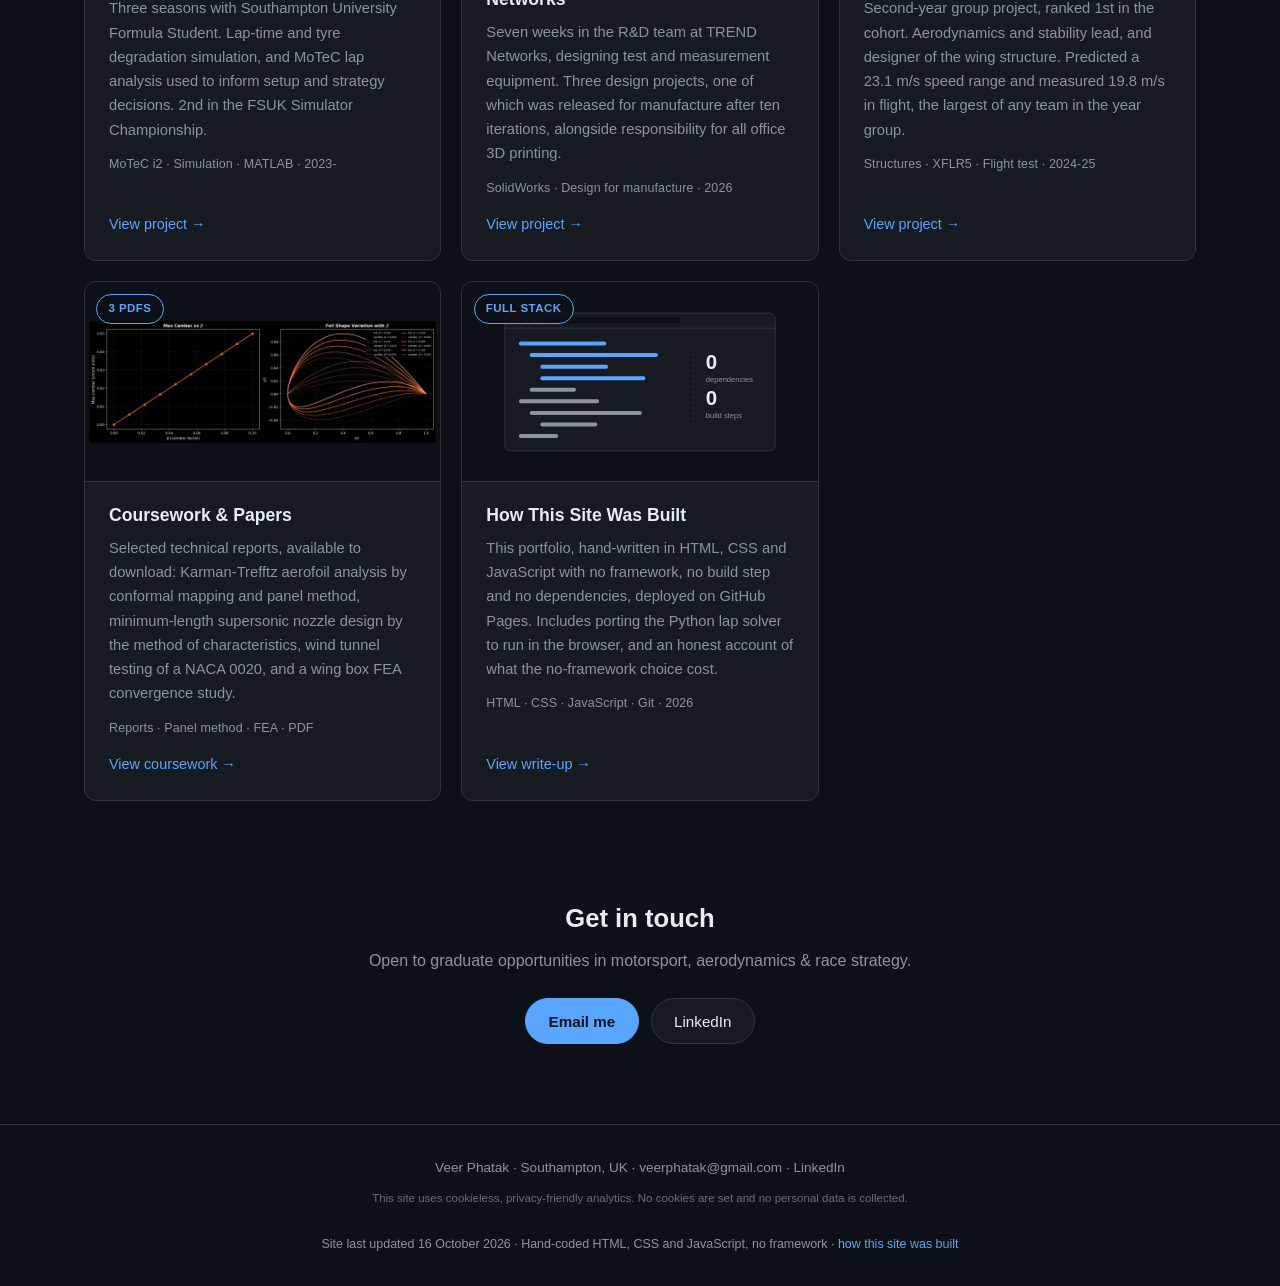
==== commit 3969fe9e: "Add build write-up and CV page, limitations on every project Content changes aimed at the September " ====
--- a/index.html
+++ b/index.html
@@ -39,7 +39,8 @@
     "knowsAbout": [
       "Aerodynamics", "Computational Fluid Dynamics", "Wind tunnel testing",
       "Race strategy", "Lap time simulation", "Structural analysis",
-      "Finite element analysis", "CAD", "Python", "MATLAB"
+      "Finite element analysis", "CAD", "Python", "MATLAB",
+      "JavaScript", "HTML", "CSS", "Git", "Monte Carlo simulation"
     ],
     "seeks": {
       "@type": "Demand",
@@ -59,6 +60,7 @@
         <a href="#work">Work</a>
         <a href="#about">About</a>
         <a href="#skills">Skills</a>
+        <a href="cv.html">CV</a>
         <a href="#projects">All projects</a>
         <a href="#contact">Contact</a>
         <span class="nav-divider" aria-hidden="true"></span>
@@ -81,7 +83,7 @@
     <div class="hero-actions">
       <a class="btn primary" href="f1-model.html">Try the lap time simulator</a>
       <a class="btn" href="#work">View work</a>
-      <a class="btn" href="docs/Veer%20Phatak%20CV.pdf" target="_blank" rel="noopener">Download CV (PDF)</a>
+      <a class="btn" href="cv.html">Read the CV</a>
     </div>
     <div class="facts">
       <span><b>71.7%</b> first-class Year 3 average</span>
@@ -106,13 +108,14 @@
         </div>
       </a>
 
-      <a class="card" href="motogp.html">
-        <div class="card-media"><img src="media/thumbs/motogp.jpg" alt="A MotoGP motorcycle at full lean through a corner" width="800" height="450"></div>
-        <div class="card-body">
-          <h3>Cornering Aerodynamics of a MotoGP-Style Motorcycle</h3>
-          <p>Final-year group design project combining CFD with wind tunnel testing. I am the team leader, the aerodynamic design lead, and the lead for CAD development and manufacture of the test model.</p>
-          <p class="card-tags">CFD · Wind tunnel · CAD · 2026-27</p>
-          <span class="arrow">View project →</span>
+      <a class="card" href="flume.html">
+        <div class="card-media">
+          <span class="badge ghost">Video &amp; code</span><img src="media/thumbs/flume.jpg" alt="Streamwise velocity comparison between flume and water tunnel" width="800" height="450"></div>
+        <div class="card-body">
+          <h3>Tracking Plastics in Moving Water</h3>
+          <p>Individual Master's research project, graded 75%. A Python and OpenCV measurement system turning high-speed footage of plastic particles into validated trajectory data, at 98.4% detection coverage and 1.5 mm positional accuracy across 58 runs. Roughly 9,400 lines of published code.</p>
+          <p class="card-tags">Python &middot; OpenCV &middot; Test rig &middot; 2025-26</p>
+          <span class="arrow">View project &rarr;</span>
         </div>
       </a>
 
@@ -245,6 +248,17 @@
         </div>
       </a>
 
+      <a class="card" href="about-this-site.html">
+        <div class="card-media">
+          <span class="badge ghost">Full stack</span><img src="media/thumbs/about-this-site.svg" alt="A browser window containing a few lines of hand-written markup, with nothing in the dependency column beside it" loading="lazy" width="800" height="450"></div>
+        <div class="card-body">
+          <h3>How This Site Was Built</h3>
+          <p>This portfolio, hand-written in HTML, CSS and JavaScript with no framework, no build step and no dependencies, deployed on GitHub Pages. Includes porting the Python lap solver to run in the browser, and an honest account of what the no-framework choice cost.</p>
+          <p class="card-tags">HTML &middot; CSS &middot; JavaScript &middot; Git &middot; 2026</p>
+          <span class="arrow">View write-up &rarr;</span>
+        </div>
+      </a>
+
     </div>
   </section>
   </main>
@@ -261,6 +275,7 @@
   <footer>
     <div class="footer-inner">Veer Phatak · Southampton, UK · <a href="mailto:veerphatak@gmail.com">veerphatak@gmail.com</a> · <a href="https://www.linkedin.com/in/veer-phatak-683665238" target="_blank" rel="noopener">LinkedIn</a></div>
     <div class="footer-note">This site uses cookieless, privacy-friendly analytics. No cookies are set and no personal data is collected.</div>
+    <div class="footer-updated">Site last updated 16 October 2026 &middot; Hand-coded HTML, CSS and JavaScript, no framework &middot; <a href="about-this-site.html">how this site was built</a></div>
   </footer>
 </body>
 </html>
--- a/style.css
+++ b/style.css
@@ -135,6 +135,12 @@
   margin: 1.5rem 0;
 }
 .sim-grid { display: grid; grid-template-columns: 260px 1fr; gap: 1.5rem; }
+/* A grid item defaults to min-width:auto, so a track can be forced wider than
+   its share by its own contents. The chart canvas carries an intrinsic width
+   (its backing-store size, which is the CSS width times the device pixel
+   ratio), so without this the 1fr track can be pushed past the panel edge and
+   the chart overflows its box on a high-DPI screen. */
+.sim-grid > * { min-width: 0; }
 @media (max-width: 780px) { .sim-grid { grid-template-columns: 1fr; } }
 
 .sim-controls label {
@@ -188,7 +194,10 @@
   font-family: Consolas, monospace;
 }
 .sim-readouts .lbl { display: block; font-size: 0.72rem; color: var(--muted); margin-top: 0.15rem; }
-.sim canvas { width: 100%; height: 320px; display: block; }
+/* max-width keeps the canvas inside its column even if the backing store is
+   larger than the box; the explicit display:block stops an inline canvas from
+   reporting a zero clientWidth before layout settles. */
+.sim canvas { width: 100%; max-width: 100%; height: 320px; display: block; }
 
 /* Monte Carlo panel: grouped controls and a compound selector */
 .sim-controls .sim-group {
@@ -250,6 +259,11 @@
   font-size: 0.72rem;
   color: var(--muted);
   margin-top: 0.1rem;
+  /* The parent th sets white-space: nowrap to keep "Three stops" on one line.
+     The stint plan underneath inherited it, so a three stop plan forced the
+     first column about 240px wide, pushed the table's min-content width past
+     the panel, and the last column rendered outside the panel border. */
+  white-space: normal;
 }
 .mc-table .key {
   display: inline-block;
@@ -265,6 +279,15 @@
 @media (max-width: 560px) {
   .mc-table { font-size: 0.74rem; }
   .mc-table th, .mc-table td { padding: 0.35rem 0.3rem; }
+  /* Five columns of numbers cannot be squeezed into a phone without making
+     them unreadable, and the nowrap headers give the table a min-content width
+     of about 383px. Below this breakpoint it scrolls sideways inside its own
+     box instead of pushing the whole page wider than the viewport. */
+  .mc-table {
+    display: block;
+    overflow-x: auto;
+    -webkit-overflow-scrolling: touch;
+  }
 }
 
 /* ---- Notice box ---- */
@@ -570,3 +593,108 @@
   .nav-inner .brand { font-size: 0.95rem; }
   .nav-links a:not(.nav-icon) { margin-left: 0.75rem; font-size: 0.8rem; }
 }
+
+/* ================================================================
+   Additions, October 2026
+   Limitations callout, dated footer, build page, CV page,
+   iteration diagram.
+   ================================================================ */
+
+/* ---- Limitations / honesty callout ---- */
+.limits {
+  border: 1px solid var(--border);
+  border-left: 3px solid var(--muted);
+  border-radius: 10px;
+  background: var(--bg-soft);
+  padding: 1.25rem 1.4rem;
+  margin: 2rem 0;
+}
+.limits h2, .limits h3 {
+  font-size: 1.05rem;
+  margin: 0 0 0.6rem;
+  color: var(--text);
+  letter-spacing: 0;
+}
+.limits p { margin-bottom: 0.7rem; }
+.limits p:last-child, .limits ul:last-child { margin-bottom: 0; }
+.limits ul { margin: 0 0 0.7rem 1.1rem; }
+.limits li { margin-bottom: 0.4rem; }
+.limits li:last-child { margin-bottom: 0; }
+
+/* ---- Dated footer line ---- */
+.footer-updated {
+  max-width: var(--maxw);
+  margin: 0 auto;
+  padding: 0 1.5rem 2rem;
+  color: var(--muted);
+  font-size: 0.78rem;
+  text-align: center;
+}
+
+/* ---- Build page: spec table and perf tiles ---- */
+.spec {
+  width: 100%;
+  border-collapse: collapse;
+  margin: 1.5rem 0 2rem;
+  font-size: 0.92rem;
+}
+.spec th, .spec td {
+  text-align: left;
+  padding: 0.7rem 0.9rem;
+  border-bottom: 1px solid var(--border);
+  vertical-align: top;
+}
+.spec th {
+  color: var(--muted);
+  font-weight: 600;
+  white-space: nowrap;
+  width: 11rem;
+}
+.spec tr:last-child th, .spec tr:last-child td { border-bottom: none; }
+@media (max-width: 560px) {
+  .spec th, .spec td { display: block; width: auto; border-bottom: none; padding: 0.3rem 0; }
+  .spec td { padding-bottom: 0.9rem; border-bottom: 1px solid var(--border); }
+}
+
+.stats.four { grid-template-columns: repeat(4, 1fr); }
+@media (max-width: 760px) { .stats.four { grid-template-columns: repeat(2, 1fr); } }
+@media (max-width: 400px) { .stats.four { grid-template-columns: 1fr; } }
+
+/* ---- Iteration diagram (inline SVG) ---- */
+.iterviz { width: 100%; height: auto; display: block; }
+.iterviz text { font-family: -apple-system, BlinkMacSystemFont, "Segoe UI", Roboto, sans-serif; }
+
+/* ---- CV page ---- */
+.cv-head { border-bottom: 1px solid var(--border); padding-bottom: 1.5rem; margin-bottom: 0.5rem; }
+.cv-contact { color: var(--muted); font-size: 0.92rem; margin-top: 0.6rem; }
+.cv-contact a { color: var(--accent); }
+.cv-actions { display: flex; flex-wrap: wrap; gap: 0.6rem; margin-top: 1.25rem; }
+
+.cv-section { margin-top: 2.75rem; }
+.cv-section > h2 {
+  font-size: 0.85rem;
+  text-transform: uppercase;
+  letter-spacing: 0.08em;
+  color: var(--muted);
+  border-bottom: 1px solid var(--border);
+  padding-bottom: 0.5rem;
+  margin-bottom: 1.25rem;
+}
+.cv-entry { margin-bottom: 1.75rem; }
+.cv-entry:last-child { margin-bottom: 0; }
+.cv-entry h3 { font-size: 1.05rem; margin-bottom: 0.15rem; }
+.cv-entry h3 a { color: var(--text); }
+.cv-entry h3 a:hover { color: var(--accent); text-decoration: none; }
+.cv-when { color: var(--muted); font-size: 0.85rem; margin-bottom: 0.6rem; }
+.cv-entry ul { margin: 0 0 0 1.1rem; }
+.cv-entry li { margin-bottom: 0.4rem; }
+.cv-skills dl { display: grid; grid-template-columns: minmax(0, 13rem) minmax(0, 1fr); gap: 0.6rem 1.5rem; }
+.cv-skills dt { color: var(--muted); font-size: 0.9rem; }
+.cv-skills dd { font-size: 0.93rem; }
+@media (max-width: 620px) {
+  .cv-skills dl { grid-template-columns: 1fr; gap: 0.15rem; }
+  .cv-skills dd { margin-bottom: 0.8rem; }
+}
+.cv-inline-list { list-style: none; margin-left: 0; }
+.cv-inline-list li { padding-left: 1rem; position: relative; }
+.cv-inline-list li::before { content: "·"; position: absolute; left: 0; color: var(--accent); }
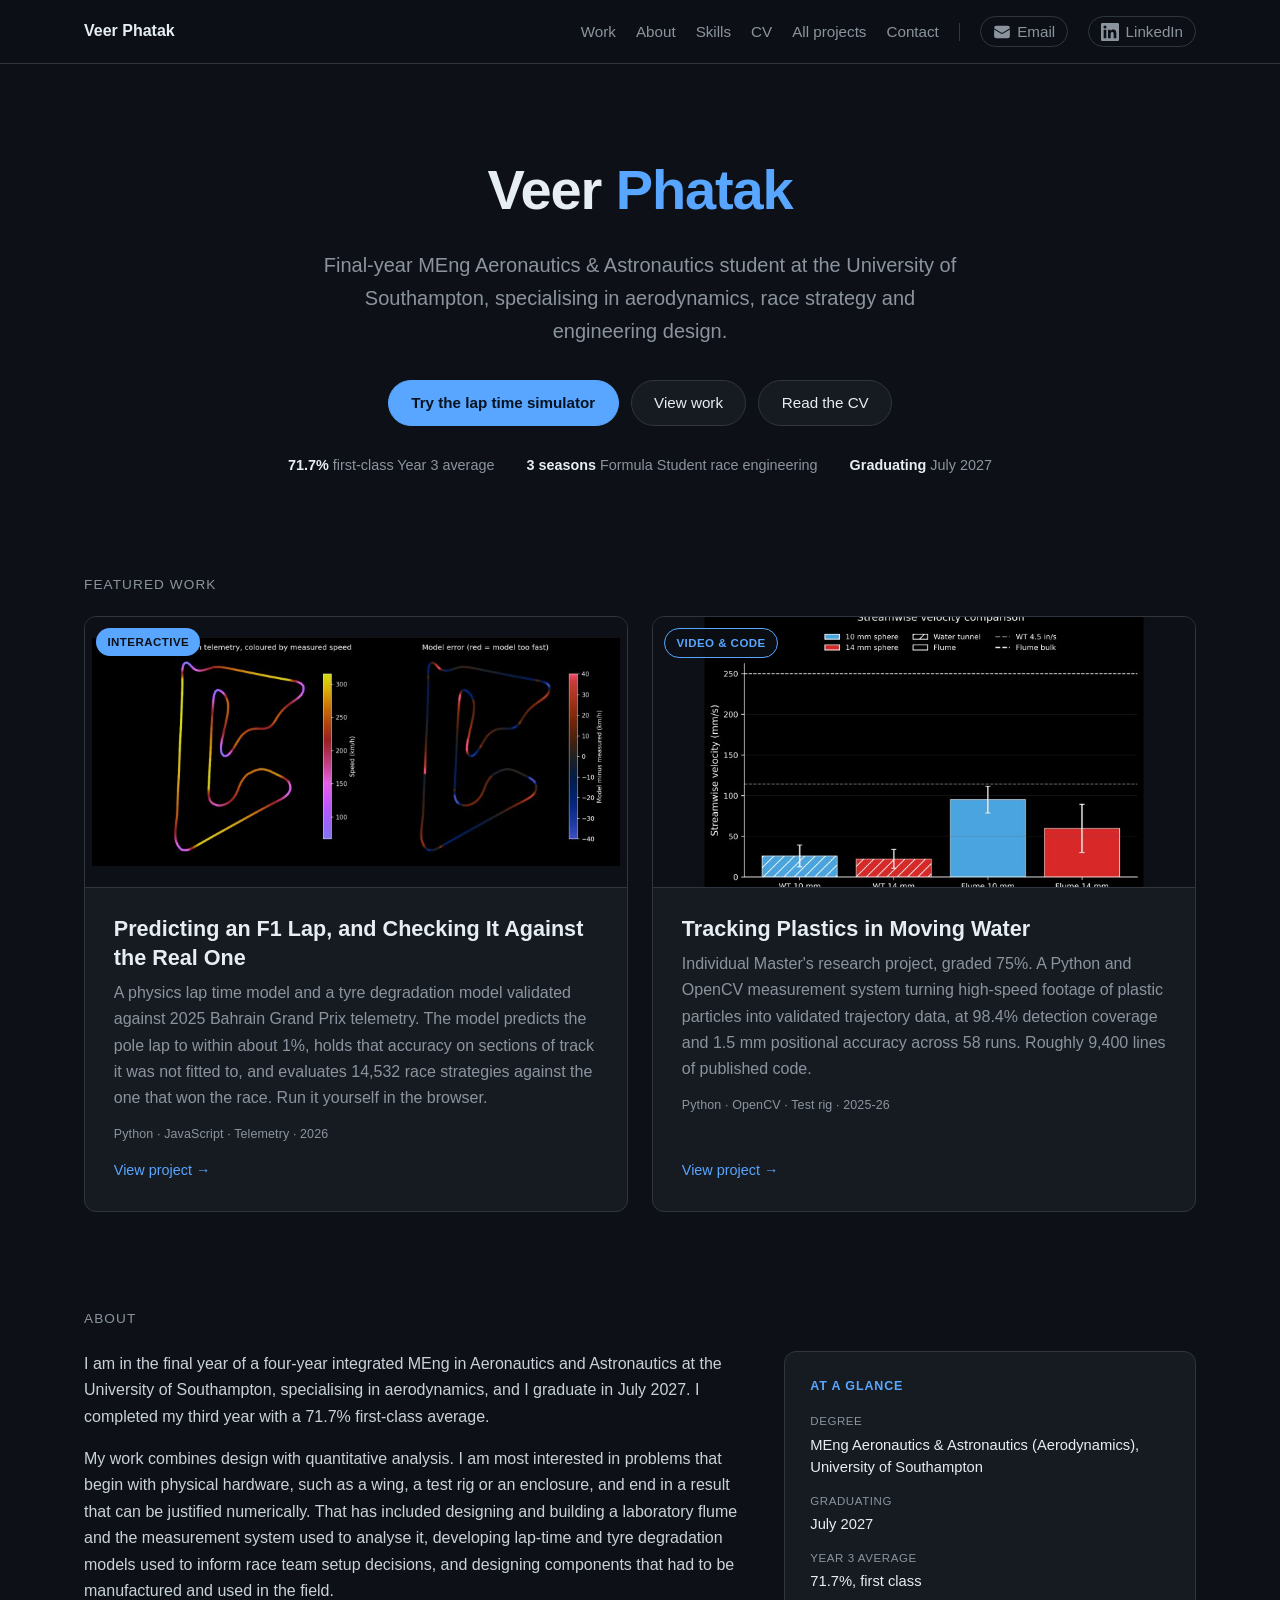
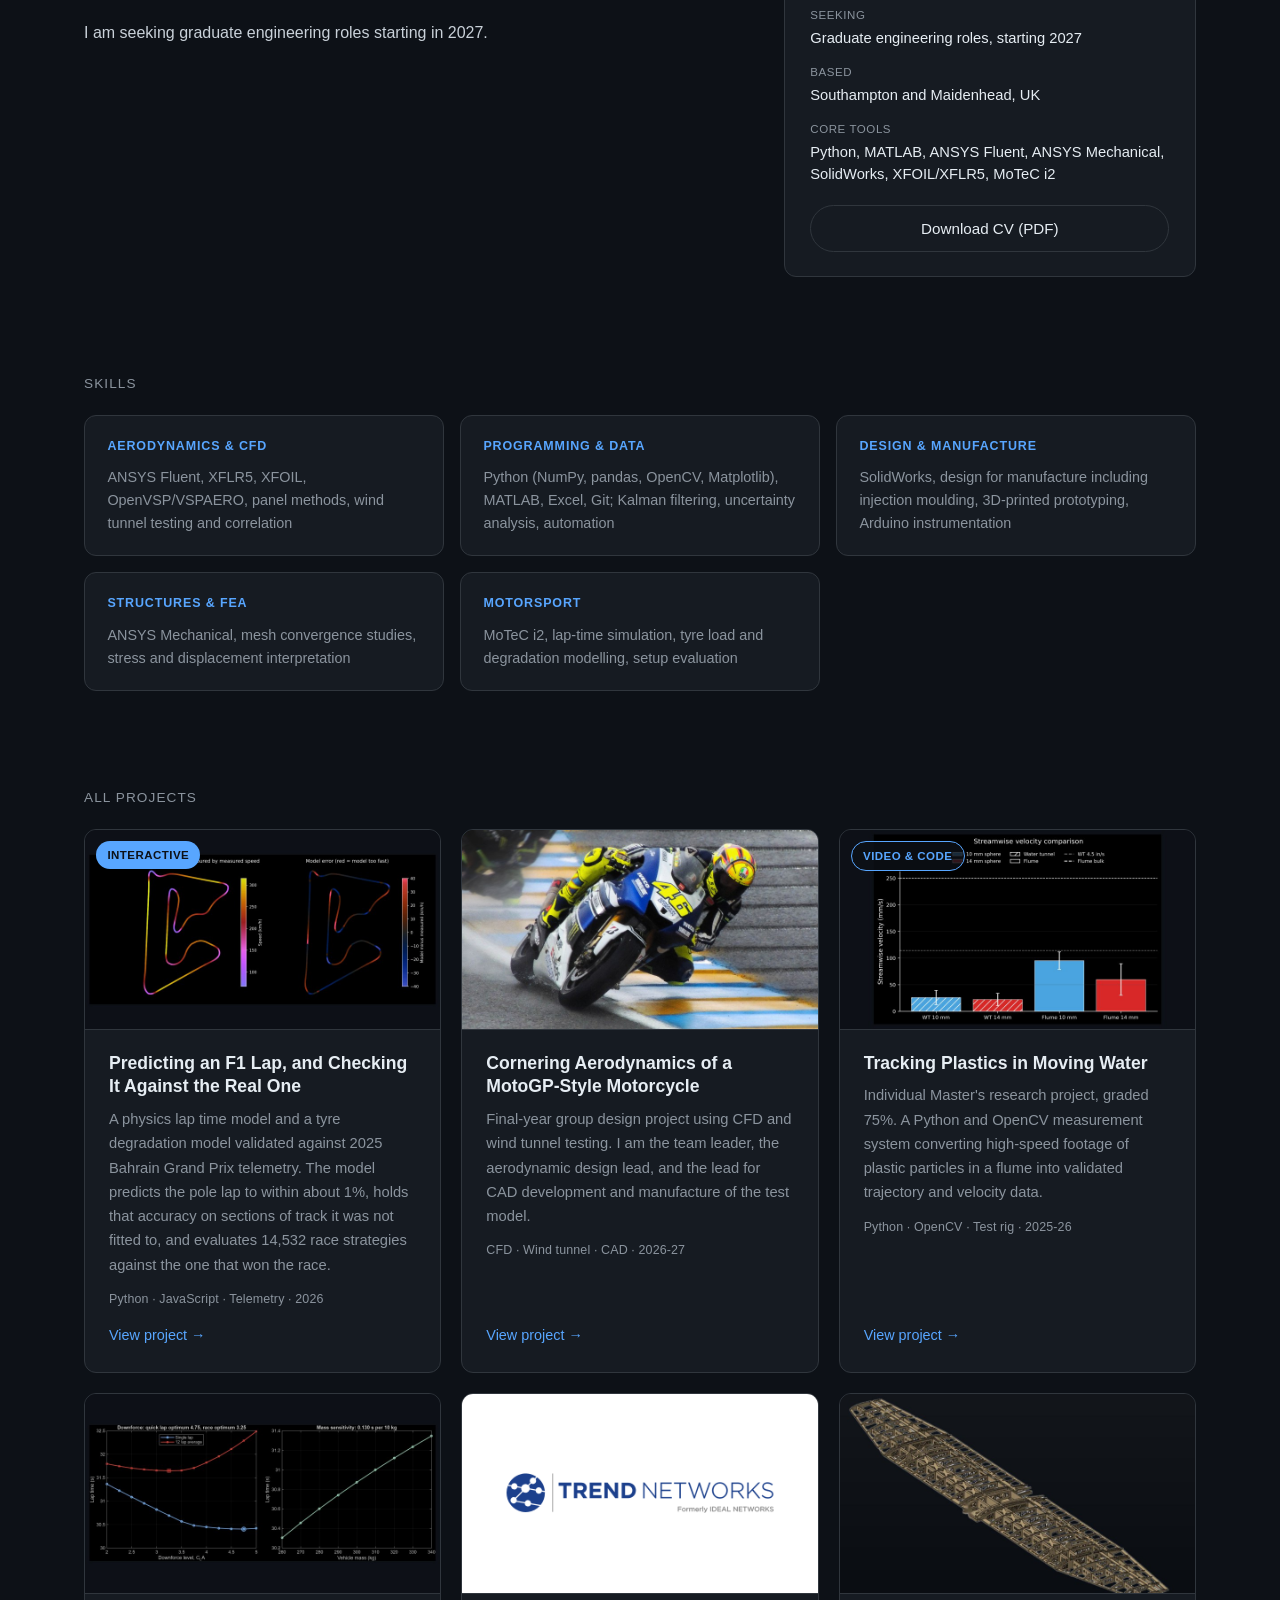
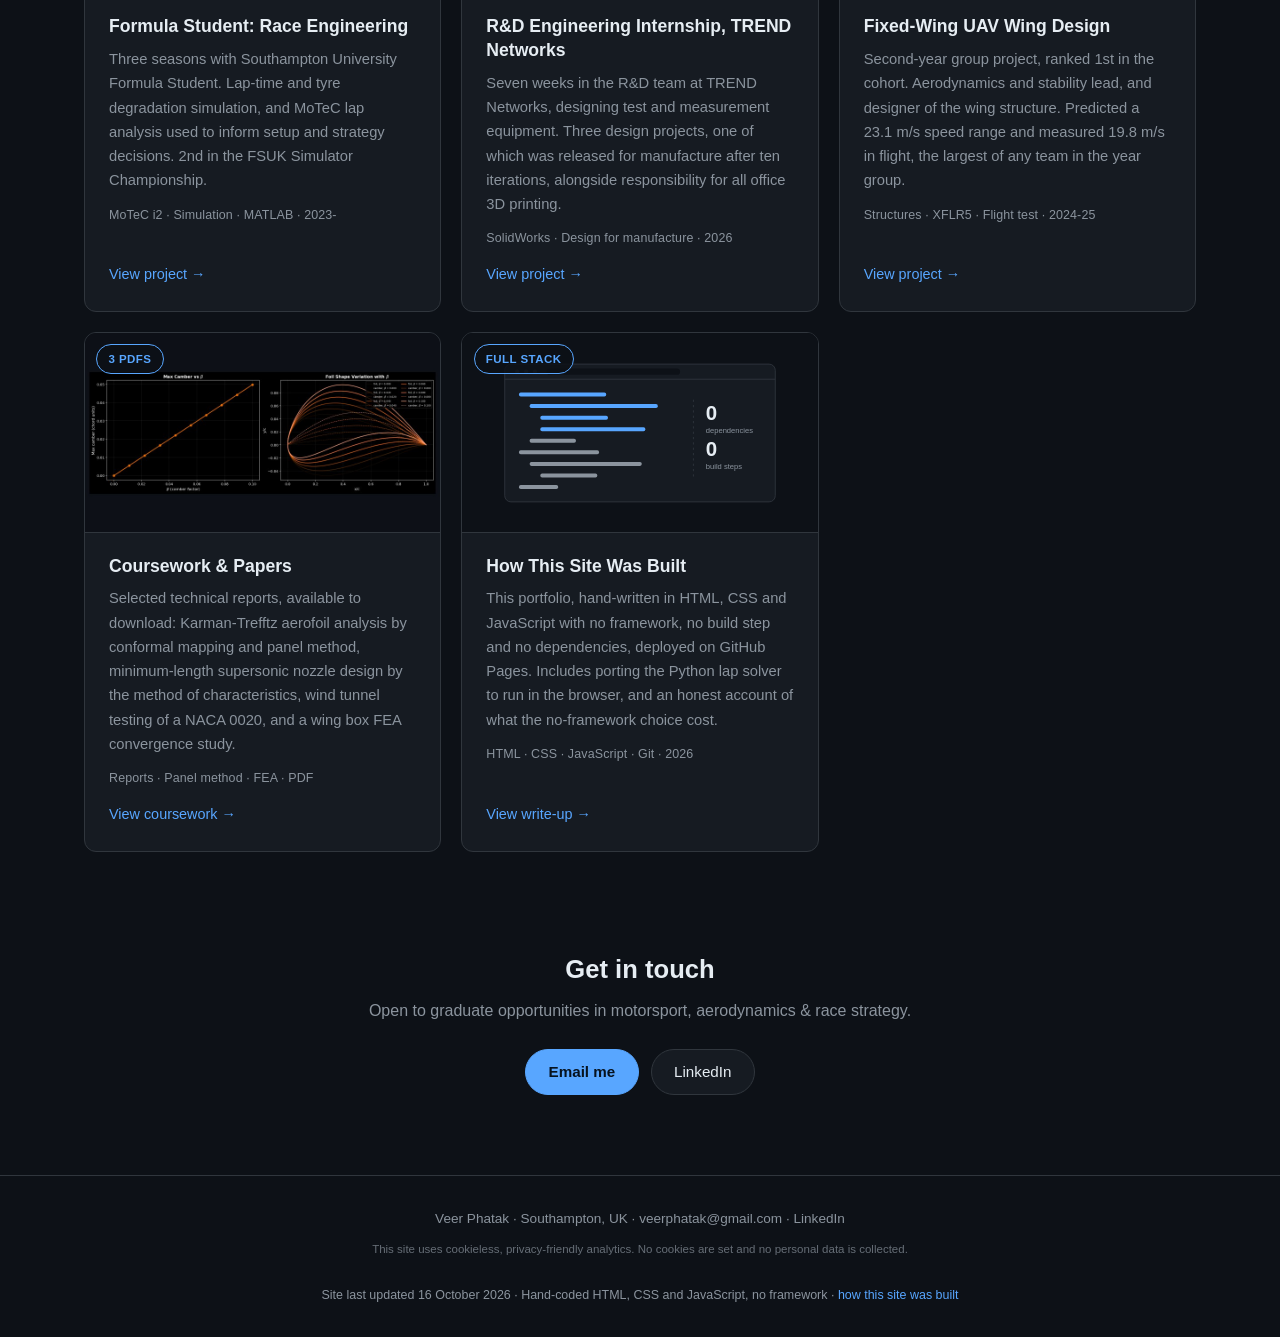
==== commit b0382a1c: "Validate the Bahrain lap time out of sample; state the grip/downforce ridge The headline claim was t" ====
--- a/index.html
+++ b/index.html
@@ -102,7 +102,7 @@
           <span class="badge">Interactive</span><img src="media/thumbs/f1-model.jpg" alt="Bahrain circuit map coloured by speed, model against measured" width="800" height="450"></div>
         <div class="card-body">
           <h3>Predicting an F1 Lap, and Checking It Against the Real One</h3>
-          <p>A physics lap time model and a tyre degradation model validated against 2025 Bahrain Grand Prix telemetry. The model predicts the pole lap to within 0.7%, and evaluates 14,532 race strategies against the one that won the race. Run it yourself in the browser.</p>
+          <p>A physics lap time model and a tyre degradation model validated against 2025 Bahrain Grand Prix telemetry. The model predicts the pole lap to within about 1%, holds that accuracy on sections of track it was not fitted to, and evaluates 14,532 race strategies against the one that won the race. Run it yourself in the browser.</p>
           <p class="card-tags">Python · JavaScript · Telemetry · 2026</p>
           <span class="arrow">View project →</span>
         </div>
@@ -180,7 +180,7 @@
           <span class="badge">Interactive</span><img src="media/thumbs/f1-model.jpg" alt="Bahrain circuit map coloured by speed, model against measured" loading="lazy" width="800" height="450"></div>
         <div class="card-body">
           <h3>Predicting an F1 Lap, and Checking It Against the Real One</h3>
-          <p>A physics lap time model and a tyre degradation model validated against 2025 Bahrain Grand Prix telemetry. The model predicts the pole lap to within 0.7%, and evaluates 14,532 race strategies against the one that won the race.</p>
+          <p>A physics lap time model and a tyre degradation model validated against 2025 Bahrain Grand Prix telemetry. The model predicts the pole lap to within about 1%, holds that accuracy on sections of track it was not fitted to, and evaluates 14,532 race strategies against the one that won the race.</p>
           <p class="card-tags">Python · JavaScript · Telemetry · 2026</p>
           <span class="arrow">View project →</span>
         </div>
--- a/style.css
+++ b/style.css
@@ -698,3 +698,30 @@
 .cv-inline-list { list-style: none; margin-left: 0; }
 .cv-inline-list li { padding-left: 1rem; position: relative; }
 .cv-inline-list li::before { content: "·"; position: absolute; left: 0; color: var(--accent); }
+
+/* ---- Data table (multi-column), distinct from the two-column .spec ---- */
+.tablewrap {
+  overflow-x: auto;
+  margin: 1.5rem 0 2rem;
+  -webkit-overflow-scrolling: touch;
+}
+.spec.data { margin: 0; min-width: 660px; font-size: 0.88rem; }
+.spec.data thead th {
+  width: auto;
+  white-space: nowrap;
+  color: var(--muted);
+  font-weight: 600;
+  border-bottom: 1px solid var(--border);
+}
+.spec.data td { white-space: nowrap; }
+.spec.data tbody tr:last-child td { border-bottom: none; }
+/* The two-column .spec stacks on narrow screens. A data table must not: it
+   scrolls horizontally inside .tablewrap instead, so rows stay readable. */
+@media (max-width: 560px) {
+  .spec.data th, .spec.data td {
+    display: table-cell;
+    width: auto;
+    padding: 0.55rem 0.7rem;
+    border-bottom: 1px solid var(--border);
+  }
+}
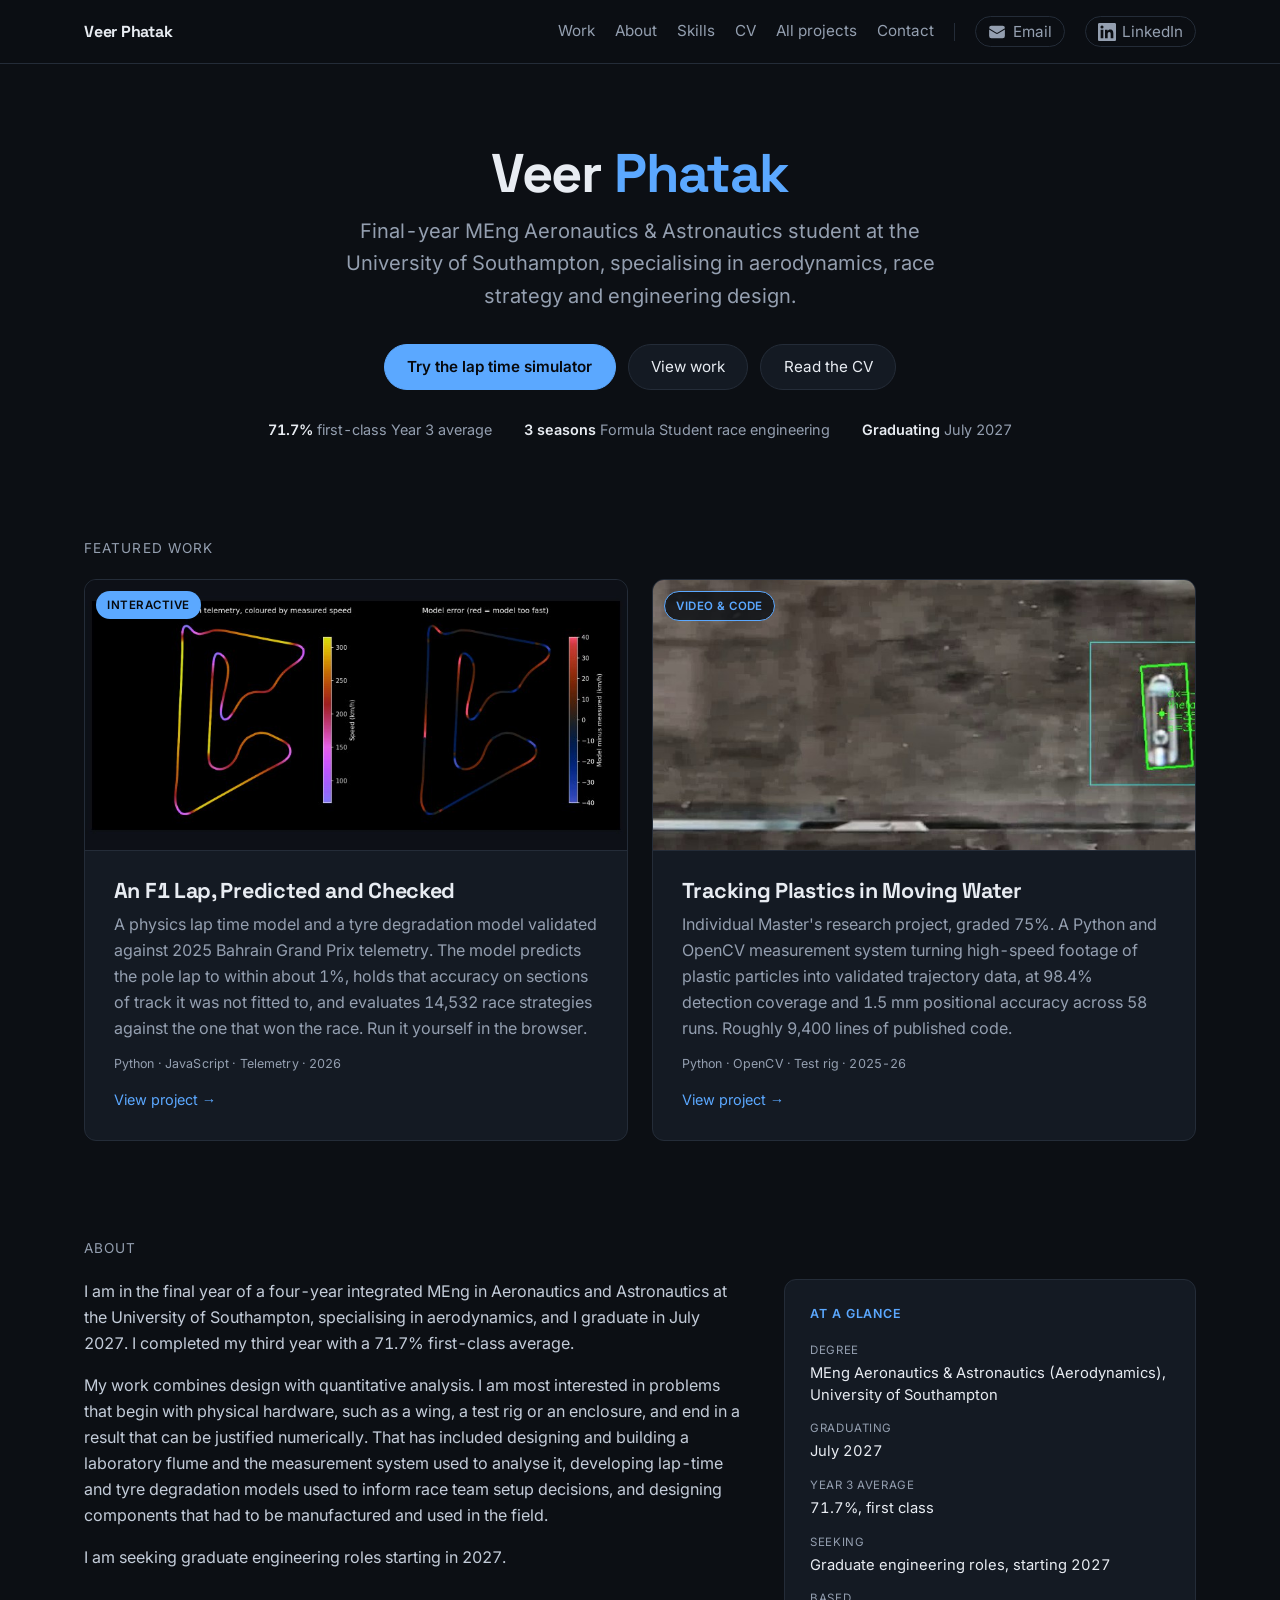
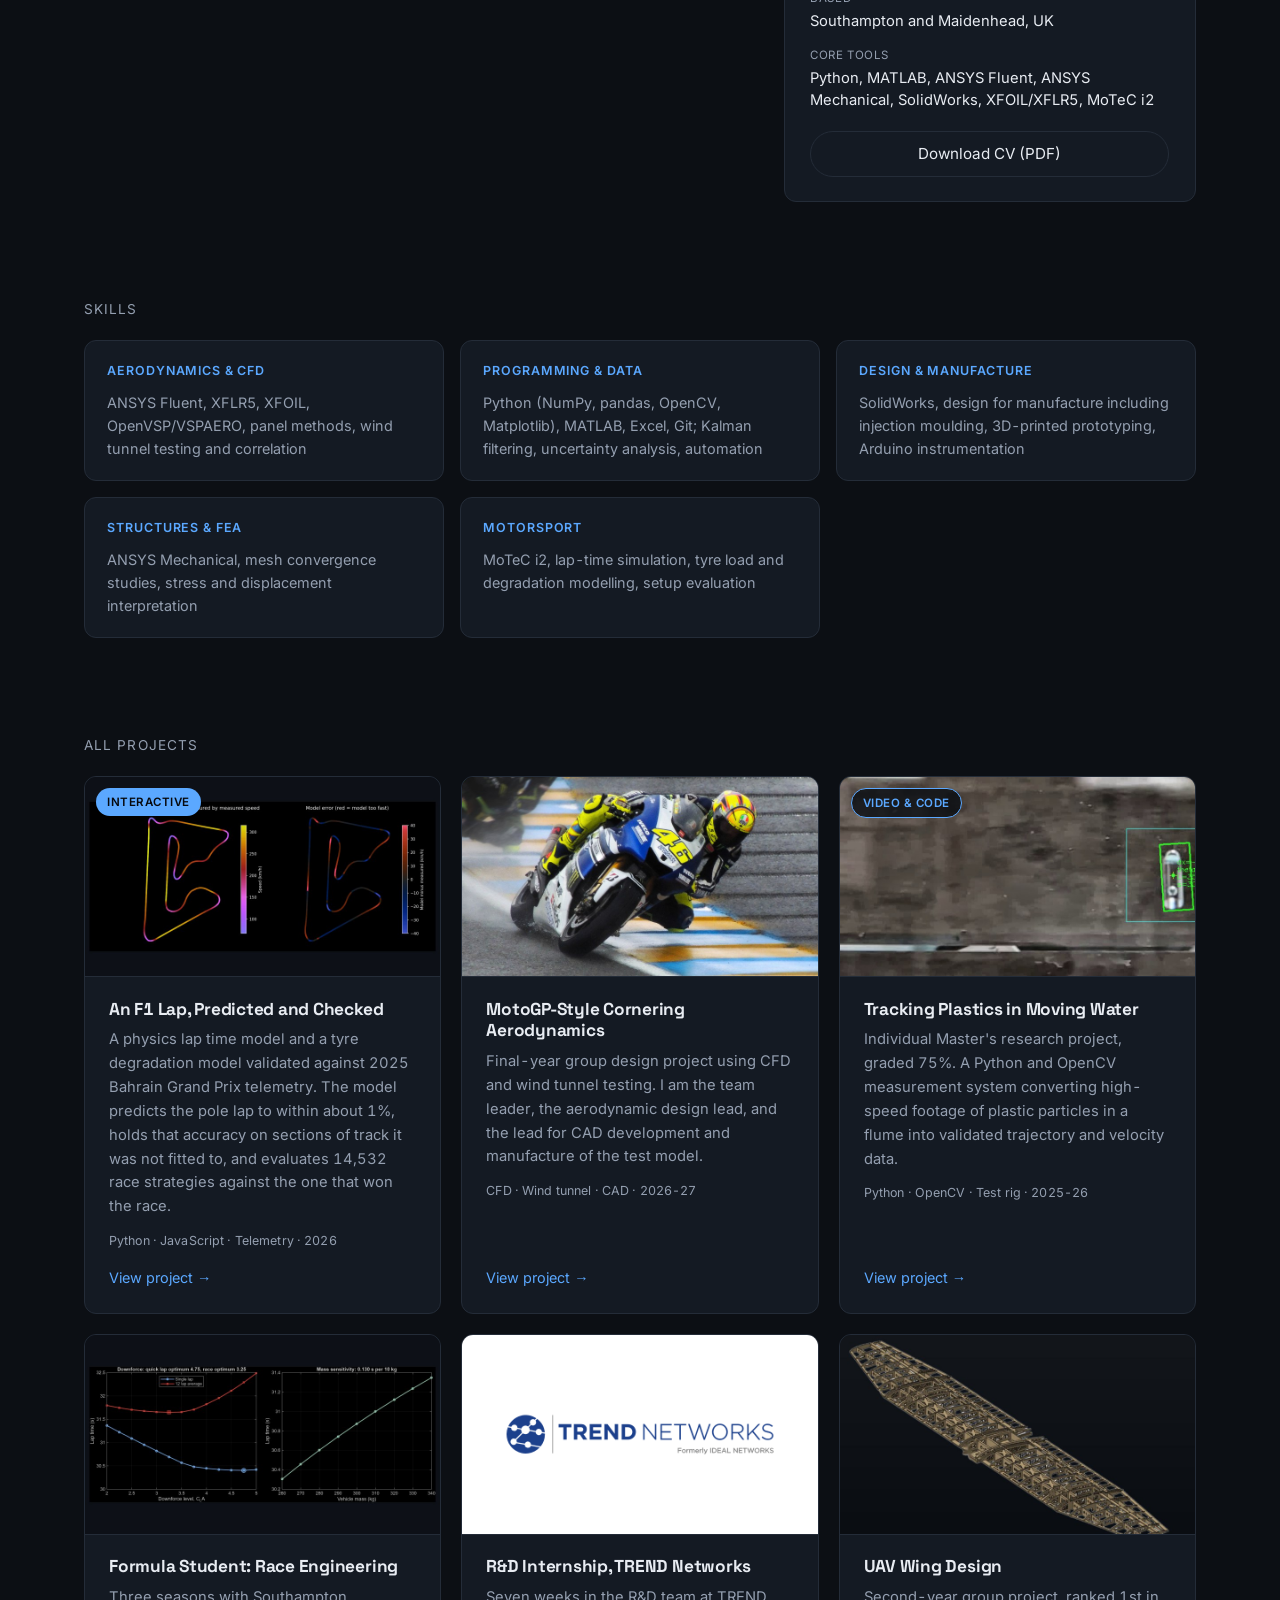
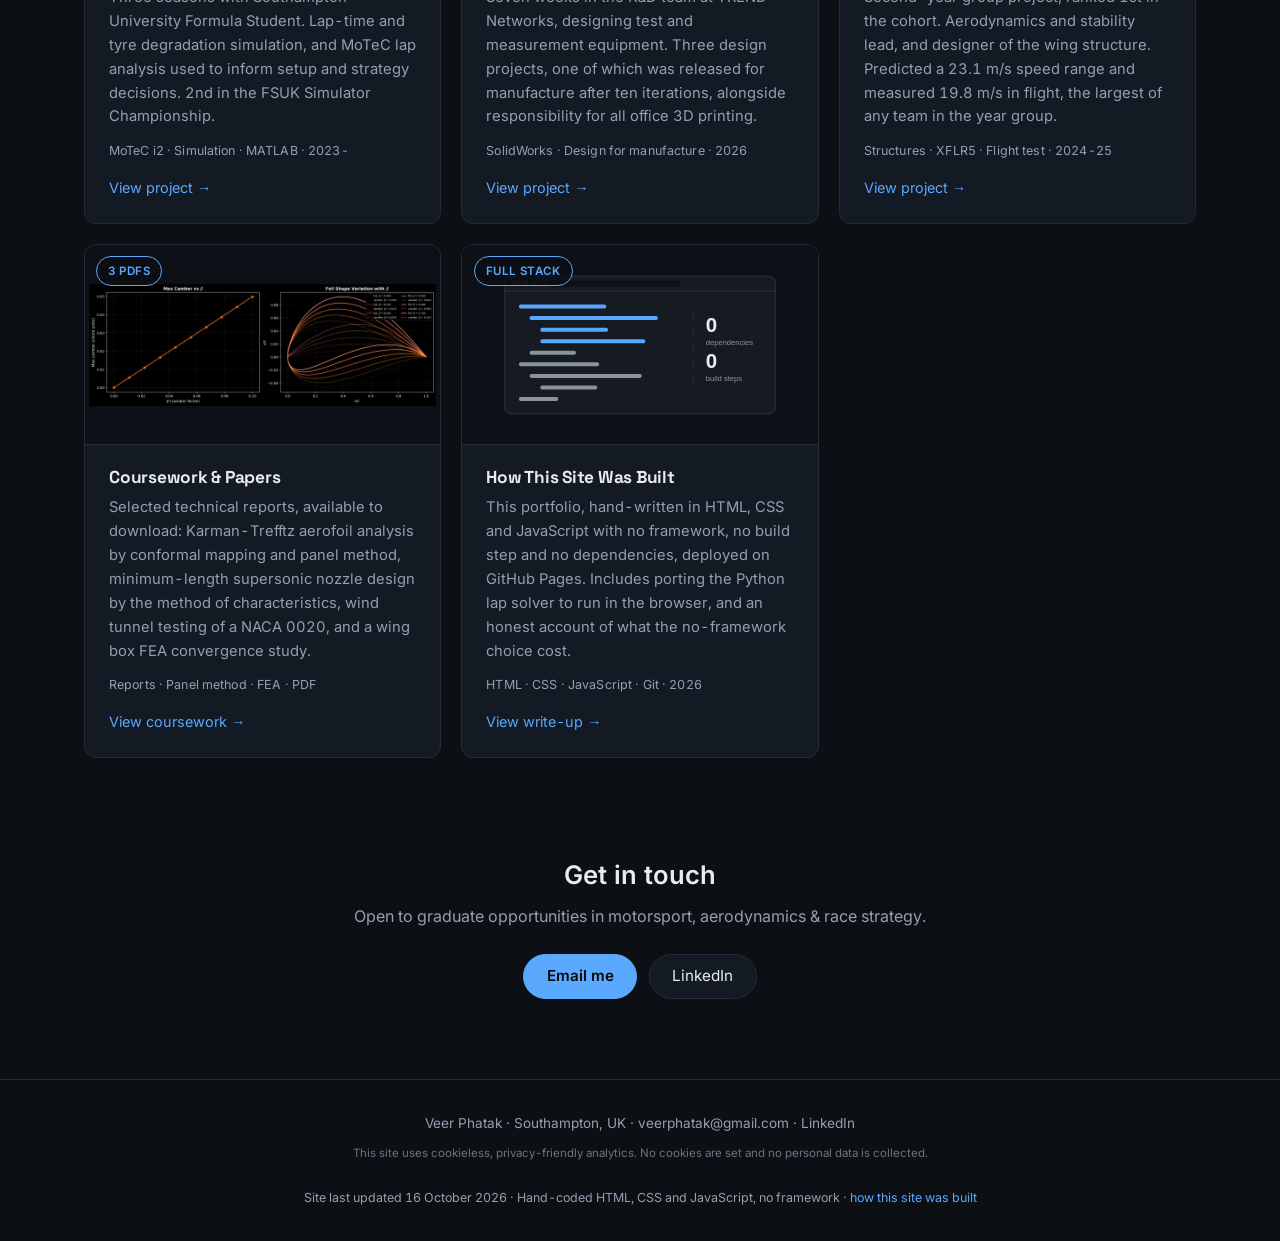
==== commit f03755b6: "Adopt Space Grotesk and Inter; shorten titles and headings Typography Two self-hosted open-licence f" ====
--- a/index.html
+++ b/index.html
@@ -19,6 +19,8 @@
   <meta name="twitter:title" content="Veer Phatak | Engineering Portfolio">
   <meta name="twitter:description" content="Engineering portfolio of Veer Phatak. Aerodynamics, race strategy and design projects, with interactive lap time and race strategy models you can run in the browser.">
   <meta name="twitter:image" content="https://veerphatak.github.io/media/og-image.png">
+  <link rel="preload" href="fonts/spacegrotesk-700.woff2" as="font" type="font/woff2" crossorigin>
+  <link rel="preload" href="fonts/inter-400.woff2" as="font" type="font/woff2" crossorigin>
   <link rel="stylesheet" href="style.css">
   <script type="application/ld+json">
   {
@@ -101,7 +103,7 @@
         <div class="card-media">
           <span class="badge">Interactive</span><img src="media/thumbs/f1-model.jpg" alt="Bahrain circuit map coloured by speed, model against measured" width="800" height="450"></div>
         <div class="card-body">
-          <h3>Predicting an F1 Lap, and Checking It Against the Real One</h3>
+          <h3>An F1 Lap, Predicted and Checked</h3>
           <p>A physics lap time model and a tyre degradation model validated against 2025 Bahrain Grand Prix telemetry. The model predicts the pole lap to within about 1%, holds that accuracy on sections of track it was not fitted to, and evaluates 14,532 race strategies against the one that won the race. Run it yourself in the browser.</p>
           <p class="card-tags">Python · JavaScript · Telemetry · 2026</p>
           <span class="arrow">View project →</span>
@@ -110,7 +112,7 @@
 
       <a class="card" href="flume.html">
         <div class="card-media">
-          <span class="badge ghost">Video &amp; code</span><img src="media/thumbs/flume.jpg" alt="Streamwise velocity comparison between flume and water tunnel" width="800" height="450"></div>
+          <span class="badge ghost">Video &amp; code</span><img src="media/thumbs/flume.jpg" alt="A rod tracked through the flume, with the fitted quadrilateral and centre marker drawn by the tracker" width="800" height="450"></div>
         <div class="card-body">
           <h3>Tracking Plastics in Moving Water</h3>
           <p>Individual Master's research project, graded 75%. A Python and OpenCV measurement system turning high-speed footage of plastic particles into validated trajectory data, at 98.4% detection coverage and 1.5 mm positional accuracy across 58 runs. Roughly 9,400 lines of published code.</p>
@@ -179,7 +181,7 @@
         <div class="card-media">
           <span class="badge">Interactive</span><img src="media/thumbs/f1-model.jpg" alt="Bahrain circuit map coloured by speed, model against measured" loading="lazy" width="800" height="450"></div>
         <div class="card-body">
-          <h3>Predicting an F1 Lap, and Checking It Against the Real One</h3>
+          <h3>An F1 Lap, Predicted and Checked</h3>
           <p>A physics lap time model and a tyre degradation model validated against 2025 Bahrain Grand Prix telemetry. The model predicts the pole lap to within about 1%, holds that accuracy on sections of track it was not fitted to, and evaluates 14,532 race strategies against the one that won the race.</p>
           <p class="card-tags">Python · JavaScript · Telemetry · 2026</p>
           <span class="arrow">View project →</span>
@@ -189,7 +191,7 @@
       <a class="card" href="motogp.html">
         <div class="card-media"><img src="media/thumbs/motogp.jpg" alt="A MotoGP motorcycle at full lean through a corner" loading="lazy" width="800" height="450"></div>
         <div class="card-body">
-          <h3>Cornering Aerodynamics of a MotoGP-Style Motorcycle</h3>
+          <h3>MotoGP-Style Cornering Aerodynamics</h3>
           <p>Final-year group design project using CFD and wind tunnel testing. I am the team leader, the aerodynamic design lead, and the lead for CAD development and manufacture of the test model.</p>
           <p class="card-tags">CFD · Wind tunnel · CAD · 2026-27</p>
           <span class="arrow">View project →</span>
@@ -198,7 +200,7 @@
 
       <a class="card" href="flume.html">
         <div class="card-media">
-          <span class="badge ghost">Video &amp; code</span><img src="media/thumbs/flume.jpg" alt="Streamwise velocity comparison between flume and water tunnel" loading="lazy" width="800" height="450"></div>
+          <span class="badge ghost">Video &amp; code</span><img src="media/thumbs/flume.jpg" alt="A rod tracked through the flume, with the fitted quadrilateral and centre marker drawn by the tracker" loading="lazy" width="800" height="450"></div>
         <div class="card-body">
           <h3>Tracking Plastics in Moving Water</h3>
           <p>Individual Master's research project, graded 75%. A Python and OpenCV measurement system converting high-speed footage of plastic particles in a flume into validated trajectory and velocity data.</p>
@@ -220,7 +222,7 @@
       <a class="card" href="internship.html">
         <div class="card-media"><img src="media/thumbs/internship.png" alt="TREND Networks logo" loading="lazy" width="800" height="450"></div>
         <div class="card-body">
-          <h3>R&amp;D Engineering Internship, TREND Networks</h3>
+          <h3>R&amp;D Internship, TREND Networks</h3>
           <p>Seven weeks in the R&amp;D team at TREND Networks, designing test and measurement equipment. Three design projects, one of which was released for manufacture after ten iterations, alongside responsibility for all office 3D printing.</p>
           <p class="card-tags">SolidWorks · Design for manufacture · 2026</p>
           <span class="arrow">View project →</span>
@@ -230,7 +232,7 @@
       <a class="card" href="uav.html">
         <div class="card-media"><img src="media/thumbs/uav.jpg" alt="CAD model of the UAV wing assembly, showing the box spar, geodesic cap cutouts and truss ribs" loading="lazy" width="800" height="450"></div>
         <div class="card-body">
-          <h3>Fixed-Wing UAV Wing Design</h3>
+          <h3>UAV Wing Design</h3>
           <p>Second-year group project, ranked 1st in the cohort. Aerodynamics and stability lead, and designer of the wing structure. Predicted a 23.1 m/s speed range and measured 19.8 m/s in flight, the largest of any team in the year group.</p>
           <p class="card-tags">Structures · XFLR5 · Flight test · 2024-25</p>
           <span class="arrow">View project →</span>
--- a/style.css
+++ b/style.css
@@ -1,23 +1,107 @@
 /* ---- Shared theme for Veer Phatak portfolio ---- */
 * { margin: 0; padding: 0; box-sizing: border-box; }
 
+/* ---- Type -----------------------------------------------------------
+   Two families, self-hosted from this domain. No third-party font host,
+   so no request leaves the site and nothing can be tracked by one.
+
+   Space Grotesk sets headings: geometric, with cut terminals and
+   distinctive numerals, which suits a site mostly about measurements.
+   Inter sets body copy, because these pages run to three thousand words
+   and Inter is built for exactly that at small sizes.
+
+   font-display: swap means text paints immediately in the fallback and
+   swaps when the font lands. Text never waits on a font. The fallback
+   stacks below are chosen to be close in width, so the swap moves the
+   layout as little as possible.
+
+   Both are SIL Open Font License 1.1. Licences ship in fonts/.
+--------------------------------------------------------------------- */
+@font-face {
+  font-family: "Space Grotesk";
+  src: url("fonts/spacegrotesk-500.woff2") format("woff2");
+  font-weight: 500; font-style: normal; font-display: swap;
+}
+@font-face {
+  font-family: "Space Grotesk";
+  src: url("fonts/spacegrotesk-700.woff2") format("woff2");
+  font-weight: 700; font-style: normal; font-display: swap;
+}
+@font-face {
+  font-family: "Inter";
+  src: url("fonts/inter-400.woff2") format("woff2");
+  font-weight: 400; font-style: normal; font-display: swap;
+}
+@font-face {
+  font-family: "Inter";
+  src: url("fonts/inter-600.woff2") format("woff2");
+  font-weight: 600; font-style: normal; font-display: swap;
+}
+
 :root {
-  --bg: #0d1117;
-  --bg-soft: #161b22;
-  --text: #e6edf3;
-  --muted: #8b949e;
-  --accent: #58a6ff;
-  --border: #30363d;
+  --font-head: "Space Grotesk", "Segoe UI", -apple-system, BlinkMacSystemFont, Helvetica, Arial, sans-serif;
+  --font-body: "Inter", -apple-system, BlinkMacSystemFont, "Segoe UI", Roboto, Helvetica, Arial, sans-serif;
+  --font-mono: "Cascadia Code", Consolas, "SF Mono", Menlo, monospace;
+}
+
+:root {
+  /* ---- Surfaces ---------------------------------------------------- */
+  --bg:         #0C0F14;   /* page */
+  --bg-soft:    #141A23;   /* cards, tiles, figures */
+  --bg-sunken:  #090C11;   /* code blocks, inset panels */
+  --border:     #242C38;   /* decorative rules and card edges */
+  --border-strong: #5A6778; /* interactive control edges, clears 3:1 */
+
+  /* ---- Ink --------------------------------------------------------- */
+  --text:   #E8ECF2;       /* headings and emphasis   16.2:1 on bg */
+  --body:   #C3CCD9;       /* body copy               11.9:1 on bg */
+  --muted:  #949FB0;       /* secondary and captions   7.2:1 on bg */
+
+  /* ---- Accent ------------------------------------------------------ */
+  /* Overridden per page via [data-accent] below. Only this token moves:
+     surfaces, ink, spacing and type are identical on every page. */
+  --accent:      #5BA8FF;
+  --accent-wash: rgba(91,168,255,0.10);
+  --on-accent:   #07090D;  /* ink on an accent fill, >= 7:1 on every accent */
+
+  /* ---- Status, reserved, never used as a series colour ------------- */
+  --good: #4ADE80;
+  --warn: #F2A93B;
+
+  /* ---- Shape: three radii, not ten --------------------------------- */
+  --r-sm:   6px;
+  --r-md:   12px;
+  --r-pill: 999px;
+
   --maxw: 820px;
 }
 
+/* ---- Per-page accent ------------------------------------------------
+   Site-level pages (home, CV, the build write-up, 404) share the site
+   accent. Each project page gets one of its own, so a reader always has a
+   cue for where they are, without the page itself changing character.
+   Every value clears WCAG AA for body text on both surfaces, and dark ink
+   on the accent fill clears AA for button labels. Checked, not eyeballed.
+--------------------------------------------------------------------- */
+[data-accent="f1"]         { --accent: #FF6B4A; --accent-wash: rgba(255,107,74,0.10); }
+[data-accent="motogp"]     { --accent: #F2A93B; --accent-wash: rgba(242,169,59,0.10); }
+[data-accent="flume"]      { --accent: #2FD4C4; --accent-wash: rgba(47,212,196,0.10); }
+[data-accent="fs"]         { --accent: #5BD18A; --accent-wash: rgba(91,209,138,0.10); }
+[data-accent="uav"]        { --accent: #8FA6FF; --accent-wash: rgba(143,166,255,0.10); }
+[data-accent="internship"] { --accent: #C98BFF; --accent-wash: rgba(201,139,255,0.10); }
+[data-accent="coursework"] { --accent: #E7E0CF; --accent-wash: rgba(231,224,207,0.10); }
+
 html { scroll-behavior: smooth; }
 
 body {
-  font-family: -apple-system, BlinkMacSystemFont, "Segoe UI", Roboto, Helvetica, Arial, sans-serif;
+  font-family: var(--font-body);
   background: var(--bg);
   color: var(--text);
-  line-height: 1.65;
+  line-height: 1.62;
+  /* Lining tabular figures: digits share a width, so numbers in the stat
+     tiles and tables line up in columns instead of drifting. */
+  font-variant-numeric: tabular-nums lining-nums;
+  font-feature-settings: "tnum" 1, "lnum" 1;
   -webkit-font-smoothing: antialiased;
 }
 
@@ -28,7 +112,7 @@
 .nav {
   border-bottom: 1px solid var(--border);
   position: sticky; top: 0;
-  background: rgba(13,17,23,0.85);
+  background: rgba(12,15,20,0.88);
   backdrop-filter: blur(8px);
   z-index: 10;
 }
@@ -38,7 +122,7 @@
   padding: 1rem 1.5rem;
   display: flex; align-items: center; justify-content: space-between;
 }
-.nav-inner .brand { font-weight: 700; color: var(--text); }
+.nav-inner .brand { font-family: var(--font-head); font-weight: 700; letter-spacing: -0.015em; color: var(--text); }
 .nav-inner .brand:hover { text-decoration: none; color: var(--accent); }
 .nav-links a { margin-left: 1.25rem; font-size: 0.95rem; color: var(--muted); }
 .nav-links a:hover { color: var(--text); text-decoration: none; }
@@ -49,7 +133,7 @@
 
 /* ---- Hero (landing) ---- */
 .hero { text-align: center; padding: 5rem 1.5rem 3rem; }
-.hero h1 { font-size: clamp(2.2rem, 6vw, 3.5rem); letter-spacing: -0.02em; margin-bottom: 0.75rem; }
+.hero h1 { font-family: var(--font-head); font-weight: 700; font-size: clamp(2.2rem, 6vw, 3.4rem); line-height: 1.08; letter-spacing: -0.025em; margin-bottom: 0.75rem; }
 .hero .accent { color: var(--accent); }
 .hero p.tagline { font-size: clamp(1rem, 2.5vw, 1.25rem); color: var(--muted); max-width: 640px; margin: 0 auto; }
 .hero-actions { display: flex; flex-wrap: wrap; gap: 0.75rem; justify-content: center; margin-top: 2rem; }
@@ -66,7 +150,7 @@
   display: flex;
   flex-direction: column;
   border: 1px solid var(--border);
-  border-radius: 12px;
+  border-radius: var(--r-md);
   background: var(--bg-soft);
   overflow: hidden;
   transition: border-color 0.15s ease, transform 0.15s ease, box-shadow 0.15s ease;
@@ -92,7 +176,7 @@
 }
 .card:hover .card-media img { transform: scale(1.04); }
 .card-body { padding: 1.35rem 1.5rem 1.5rem; display: flex; flex-direction: column; flex: 1; }
-.card h3 { color: var(--text); font-size: 1.1rem; line-height: 1.35; margin-bottom: 0.5rem; }
+.card h3 { font-family: var(--font-head); font-weight: 700; color: var(--text); font-size: 1.08rem; line-height: 1.26; letter-spacing: -0.014em; margin-bottom: 0.5rem; }
 .card p { color: var(--muted); font-size: 0.92rem; }
 .card .arrow { color: var(--accent); font-size: 0.9rem; margin-top: auto; padding-top: 0.9rem; display: inline-block; }
 .card.soon { opacity: 0.6; }
@@ -101,10 +185,10 @@
 .badge {
   position: absolute; top: 0.7rem; left: 0.7rem; z-index: 2;
   font-size: 0.72rem; font-weight: 600; letter-spacing: 0.04em; text-transform: uppercase;
-  color: #0d1117; background: var(--accent);
-  border-radius: 999px; padding: 0.28rem 0.7rem;
-}
-.badge.ghost { color: var(--accent); background: rgba(13,17,23,0.82); border: 1px solid var(--accent); }
+  color: var(--on-accent); background: var(--accent);
+  border-radius: var(--r-pill); padding: 0.28rem 0.7rem;
+}
+.badge.ghost { color: var(--accent); background: rgba(12,15,20,0.82); border: 1px solid var(--accent); }
 
 /* One-line fact strip under the hero */
 .facts { display: flex; flex-wrap: wrap; justify-content: center; gap: 0.5rem 2rem; color: var(--muted); font-size: 0.9rem; margin-top: 1.75rem; }
@@ -113,23 +197,23 @@
 
 /* ---- Project page ---- */
 .back { font-size: 0.9rem; color: var(--muted); display: inline-block; margin-bottom: 1.5rem; }
-.project-title { font-size: clamp(1.8rem, 4vw, 2.6rem); letter-spacing: -0.02em; margin-bottom: 0.75rem; }
-.project-hook { font-size: 1.15rem; color: var(--muted); margin-bottom: 2rem; }
+.project-title { font-family: var(--font-head); font-weight: 700; font-size: clamp(1.8rem, 4vw, 2.5rem); line-height: 1.12; letter-spacing: -0.024em; margin-bottom: 0.75rem; }
+.project-hook { font-size: 1.12rem; line-height: 1.5; color: var(--muted); margin-bottom: 2rem; max-width: 60ch; }
 
 .meta { display: flex; flex-wrap: wrap; gap: 0.5rem; margin-bottom: 2.5rem; }
-.tag { font-size: 0.8rem; border: 1px solid var(--border); border-radius: 999px; padding: 0.3rem 0.8rem; color: var(--accent); }
-
-.project h2 { font-size: 1.4rem; margin: 2.5rem 0 0.75rem; letter-spacing: -0.01em; }
-.project h3 { font-size: 1.1rem; margin: 1.5rem 0 0.5rem; color: var(--text); }
-.project p { margin-bottom: 1rem; color: #c9d1d9; }
-.project ul { margin: 0 0 1rem 1.25rem; color: #c9d1d9; }
+.tag { font-size: 0.8rem; border: 1px solid var(--border); border-radius: var(--r-pill); padding: 0.3rem 0.8rem; color: var(--accent); }
+
+.project h2 { font-family: var(--font-head); font-weight: 700; font-size: 1.38rem; line-height: 1.2; margin: 2.6rem 0 0.75rem; letter-spacing: -0.016em; }
+.project h3 { font-family: var(--font-head); font-weight: 500; font-size: 1.08rem; line-height: 1.25; margin: 1.6rem 0 0.5rem; letter-spacing: -0.01em; color: var(--text); }
+.project p { margin-bottom: 1rem; color: var(--body); max-width: 68ch; }
+.project ul { margin: 0 0 1rem 1.25rem; color: var(--body); max-width: 66ch; }
 .project li { margin-bottom: 0.5rem; }
 .project strong { color: var(--text); }
 
 /* ---- Interactive simulators ---- */
 .sim {
   border: 1px solid var(--border);
-  border-radius: 14px;
+  border-radius: var(--r-md);
   background: var(--bg-soft);
   padding: 1.25rem;
   margin: 1.5rem 0;
@@ -157,7 +241,7 @@
   margin-left: auto;
   padding-left: 0.5rem;
   color: var(--accent);
-  font-family: Consolas, monospace;
+  font-family: var(--font-mono);
   font-size: 0.85rem;
   font-variant-numeric: tabular-nums;
 }
@@ -165,7 +249,7 @@
   -webkit-appearance: none; appearance: none;
   order: 1; flex: 0 0 100%;
   width: 100%; height: 4px; margin-top: 0.45rem;
-  background: #30363d; border-radius: 2px; outline: none;
+  background: var(--border-strong); border-radius: var(--r-pill); outline: none;
 }
 .sim-controls input[type="range"]::-webkit-slider-thumb {
   -webkit-appearance: none; appearance: none;
@@ -185,13 +269,13 @@
   margin-bottom: 0.9rem;
 }
 .sim-readouts > div {
-  background: #0b1016; border: 1px solid var(--border);
-  border-radius: 8px; padding: 0.5rem 0.7rem;
+  background: var(--bg-sunken); border: 1px solid var(--border);
+  border-radius: var(--r-sm); padding: 0.5rem 0.7rem;
 }
 .sim-readouts .wide { grid-column: span 2; }
 .sim-readouts .big {
   display: block; font-size: 1.15rem; font-weight: 700; color: var(--text);
-  font-family: Consolas, monospace;
+  font-family: var(--font-mono);
 }
 .sim-readouts .lbl { display: block; font-size: 0.72rem; color: var(--muted); margin-top: 0.15rem; }
 /* max-width keeps the canvas inside its column even if the backing store is
@@ -217,10 +301,10 @@
   width: 100%;
   margin-top: 0.35rem;
   padding: 0.4rem 0.5rem;
-  background: #0b1016;
+  background: var(--bg-sunken);
   color: var(--text);
   border: 1px solid var(--border);
-  border-radius: 6px;
+  border-radius: var(--r-sm);
   font-family: inherit;
   font-size: 0.85rem;
 }
@@ -252,7 +336,7 @@
   font-weight: 600;
   white-space: nowrap;
 }
-.mc-table tbody td { font-family: Consolas, monospace; color: var(--text); }
+.mc-table tbody td { font-family: var(--font-mono); color: var(--text); }
 .mc-table .plan {
   display: block;
   font-weight: 400;
@@ -270,11 +354,11 @@
   width: 14px; height: 3px;
   margin-right: 0.5rem;
   vertical-align: middle;
-  border-radius: 2px;
-}
-.mc-table .key.one { background: #58a6ff; }
-.mc-table .key.two { background: #3fb950; }
-.mc-table .key.three { background: #d29922; }
+  border-radius: var(--r-sm);
+}
+.mc-table .key.one { background: var(--body); }
+.mc-table .key.two { background: var(--accent); }
+.mc-table .key.three { background: var(--warn); }
 .mc-status { font-size: 0.75rem; color: var(--muted); margin-top: 0.5rem; }
 @media (max-width: 560px) {
   .mc-table { font-size: 0.74rem; }
@@ -294,7 +378,7 @@
 .notice {
   border: 1px solid var(--border);
   border-left: 3px solid var(--accent);
-  border-radius: 8px;
+  border-radius: var(--r-sm);
   background: var(--bg-soft);
   padding: 0.9rem 1.1rem;
   margin: 0 0 1.75rem;
@@ -312,10 +396,10 @@
 .intro-grid .plain-card { flex: 1; }
 @media (max-width: 900px) { .intro-grid { grid-template-columns: 1fr; } }
 .plain-card:hover { border-color: var(--border); transform: none; }
-.plain-card p { color: #c9d1d9; margin-bottom: 1rem; }
+.plain-card p { color: var(--body); margin-bottom: 1rem; }
 .plain-card p:last-child { margin-bottom: 0; }
 .plain-card strong { color: var(--text); }
-ul.tight { margin: 0 0 0 1.1rem; padding: 0; color: #c9d1d9; }
+ul.tight { margin: 0 0 0 1.1rem; padding: 0; color: var(--body); }
 ul.tight li { margin-bottom: 0.6rem; font-size: 0.95rem; }
 ul.tight li:last-child { margin-bottom: 0; }
 
@@ -323,35 +407,35 @@
 .dl {
   display: inline-block;
   border: 1px solid var(--accent);
-  border-radius: 999px;
+  border-radius: var(--r-pill);
   padding: 0.5rem 1.2rem;
   font-size: 0.92rem;
   color: var(--accent);
   transition: background 0.15s ease, color 0.15s ease;
 }
-.dl:hover { background: var(--accent); color: #06121f; text-decoration: none; }
+.dl:hover { background: var(--accent); color: var(--on-accent); text-decoration: none; }
 
 pre {
-  background: #0b1016;
-  border: 1px solid var(--border);
-  border-radius: 10px;
+  background: var(--bg-sunken);
+  border: 1px solid var(--border);
+  border-radius: var(--r-md);
   padding: 1rem 1.1rem;
   overflow-x: auto;
   margin: 1.25rem 0;
 }
 pre code {
-  font-family: "Cascadia Code", Consolas, "SF Mono", Menlo, monospace;
+  font-family: var(--font-mono);
   font-size: 0.85rem;
   line-height: 1.55;
-  color: #c9d1d9;
+  color: var(--body);
   white-space: pre;
 }
 
 .video-grid { display: grid; grid-template-columns: 1fr 1fr; gap: 1rem; margin: 2rem 0; }
 .video-grid figure { margin: 0; }
 @media (max-width: 640px) { .video-grid { grid-template-columns: 1fr; } }
-code { font-family: "Cascadia Code", Consolas, monospace; font-size: 0.9em; color: var(--accent); }
-.project p code { background: rgba(88,166,255,0.08); padding: 0.1em 0.35em; border-radius: 4px; }
+code { font-family: var(--font-mono); font-size: 0.88em; color: var(--accent); }
+.project p code { background: var(--accent-wash); padding: 0.1em 0.35em; border-radius: var(--r-sm); }
 
 .sub-meta { color: var(--accent); font-size: 0.9rem; margin: -0.5rem 0 1rem; }
 .muted-note { color: var(--muted); font-size: 0.88rem; font-style: italic; }
@@ -359,15 +443,15 @@
 
 /* ---- Figure / video ---- */
 figure { margin: 2rem 0; }
-figure video { width: 100%; border-radius: 12px; border: 1px solid var(--border); display: block; background: #000; }
-figure img { width: 100%; border-radius: 12px; border: 1px solid var(--border); display: block; background: #fff; }
-.video-embed { position: relative; width: 100%; padding-bottom: 56.25%; height: 0; border-radius: 12px; overflow: hidden; border: 1px solid var(--border); background: #000; }
+figure video { width: 100%; border-radius: var(--r-md); border: 1px solid var(--border); display: block; background: #000; }
+figure img { width: 100%; border-radius: var(--r-md); border: 1px solid var(--border); display: block; background: var(--bg-soft); }
+.video-embed { position: relative; width: 100%; padding-bottom: 56.25%; height: 0; border-radius: var(--r-md); overflow: hidden; border: 1px solid var(--border); background: #000; }
 .video-embed iframe { position: absolute; top: 0; left: 0; width: 100%; height: 100%; border: 0; }
 figcaption { font-size: 0.85rem; color: var(--muted); margin-top: 0.6rem; text-align: center; }
 
 .stats { display: grid; grid-template-columns: repeat(3, 1fr); gap: 1rem; margin: 2rem 0; }
-.stat { border: 1px solid var(--border); border-radius: 12px; padding: 1.25rem; text-align: center; background: var(--bg-soft); }
-.stat .num { font-size: 1.8rem; font-weight: 700; color: var(--accent); }
+.stat { border: 1px solid var(--border); border-radius: var(--r-md); padding: 1.25rem; text-align: center; background: var(--bg-soft); }
+.stat .num { font-family: var(--font-head); font-size: 1.75rem; font-weight: 700; letter-spacing: -0.02em; color: var(--accent); }
 .stat .label { font-size: 0.8rem; color: var(--muted); margin-top: 0.25rem; }
 @media (max-width: 560px) { .stats { grid-template-columns: 1fr; } }
 
@@ -379,7 +463,7 @@
 .btn {
   display: inline-block;
   border: 1px solid var(--border);
-  border-radius: 999px;
+  border-radius: var(--r-pill);
   padding: 0.6rem 1.4rem;
   color: var(--text);
   font-size: 0.95rem;
@@ -387,8 +471,8 @@
   transition: border-color 0.15s ease, transform 0.15s ease;
 }
 .btn:hover { border-color: var(--accent); color: var(--accent); text-decoration: none; transform: translateY(-2px); }
-.btn.primary { background: var(--accent); color: #06121f; border-color: var(--accent); font-weight: 600; }
-.btn.primary:hover { color: #06121f; opacity: 0.9; }
+.btn.primary { background: var(--accent); color: var(--on-accent); border-color: var(--accent); font-weight: 600; }
+.btn.primary:hover { color: var(--on-accent); opacity: 0.9; }
 
 /* ---- Footer ---- */
 footer { border-top: 1px solid var(--border); margin-top: 4rem; }
@@ -423,7 +507,7 @@
 @media (max-width: 600px) { .skills-grid { grid-template-columns: 1fr; } }
 .skill-group {
   border: 1px solid var(--border);
-  border-radius: 12px;
+  border-radius: var(--r-md);
   background: var(--bg-soft);
   padding: 1.25rem 1.4rem;
 }
@@ -435,14 +519,14 @@
 
 /* ---- About block ---- */
 .about-block { max-width: 760px; }
-.about-block p { color: #c9d1d9; margin-bottom: 1rem; }
+.about-block p { color: var(--body); margin-bottom: 1rem; }
 .about-block p:last-child { margin-bottom: 0; }
 
 /* ---- Accessibility ---- */
 .skip-link {
   position: absolute; left: -9999px; top: 0;
-  background: var(--accent); color: #0d1117;
-  padding: 0.7rem 1.2rem; border-radius: 0 0 8px 0;
+  background: var(--accent); color: var(--on-accent);
+  padding: 0.7rem 1.2rem; border-radius: 0 0 var(--r-sm) 0;
   font-weight: 600; z-index: 100;
 }
 .skip-link:focus { left: 0; text-decoration: none; }
@@ -451,7 +535,7 @@
 button:focus-visible, select:focus-visible, input:focus-visible {
   outline: 2px solid var(--accent);
   outline-offset: 3px;
-  border-radius: 4px;
+  border-radius: var(--r-sm);
 }
 
 @media (prefers-reduced-motion: reduce) {
@@ -481,7 +565,7 @@
 
 .glance {
   border: 1px solid var(--border);
-  border-radius: 12px;
+  border-radius: var(--r-md);
   background: var(--bg-soft);
   padding: 1.5rem 1.6rem;
 }
@@ -511,7 +595,7 @@
   display: flex; flex-wrap: wrap; align-items: center; gap: 0.5rem 1rem;
   border: 1px solid var(--border);
   border-left: 3px solid var(--accent);
-  border-radius: 8px;
+  border-radius: var(--r-sm);
   background: var(--bg-soft);
   padding: 0.8rem 1.1rem;
   margin-bottom: 2rem;
@@ -531,7 +615,7 @@
 @media (max-width: 640px) { .pagenav { grid-template-columns: 1fr; } }
 .pagenav a {
   border: 1px solid var(--border);
-  border-radius: 10px;
+  border-radius: var(--r-md);
   background: var(--bg-soft);
   padding: 1rem 1.2rem;
   transition: border-color 0.15s ease, transform 0.15s ease;
@@ -561,7 +645,7 @@
   margin-left: 1.25rem;
   padding: 0.35rem 0.75rem;
   border: 1px solid var(--border);
-  border-radius: 999px;
+  border-radius: var(--r-pill);
   color: var(--muted);
   font-size: 0.88rem;
   line-height: 1;
@@ -571,7 +655,7 @@
 .nav-icon:hover {
   color: var(--text);
   border-color: var(--accent);
-  background: rgba(88,166,255,0.08);
+  background: var(--accent-wash);
   text-decoration: none;
 }
 
@@ -604,7 +688,7 @@
 .limits {
   border: 1px solid var(--border);
   border-left: 3px solid var(--muted);
-  border-radius: 10px;
+  border-radius: var(--r-md);
   background: var(--bg-soft);
   padding: 1.25rem 1.4rem;
   margin: 2rem 0;
@@ -662,7 +746,7 @@
 
 /* ---- Iteration diagram (inline SVG) ---- */
 .iterviz { width: 100%; height: auto; display: block; }
-.iterviz text { font-family: -apple-system, BlinkMacSystemFont, "Segoe UI", Roboto, sans-serif; }
+.iterviz text { font-family: var(--font-body); }
 
 /* ---- CV page ---- */
 .cv-head { border-bottom: 1px solid var(--border); padding-bottom: 1.5rem; margin-bottom: 0.5rem; }
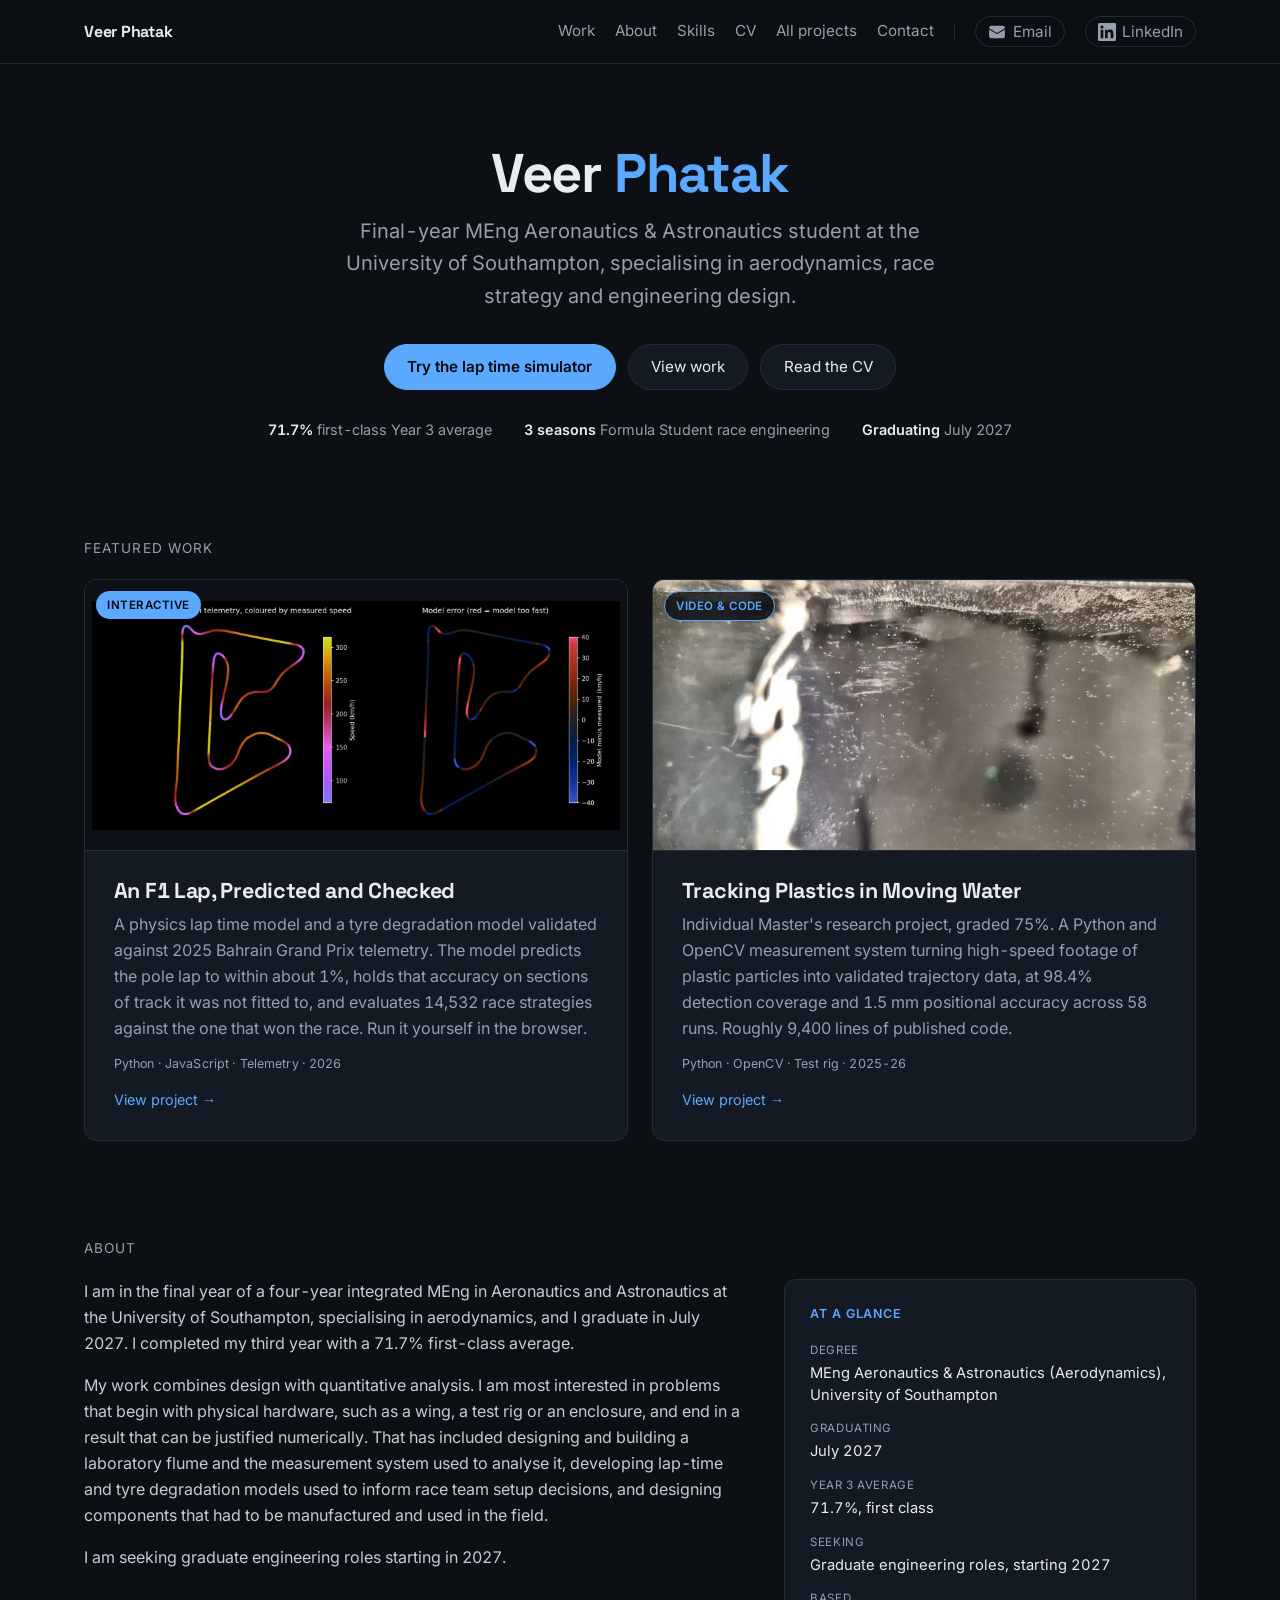
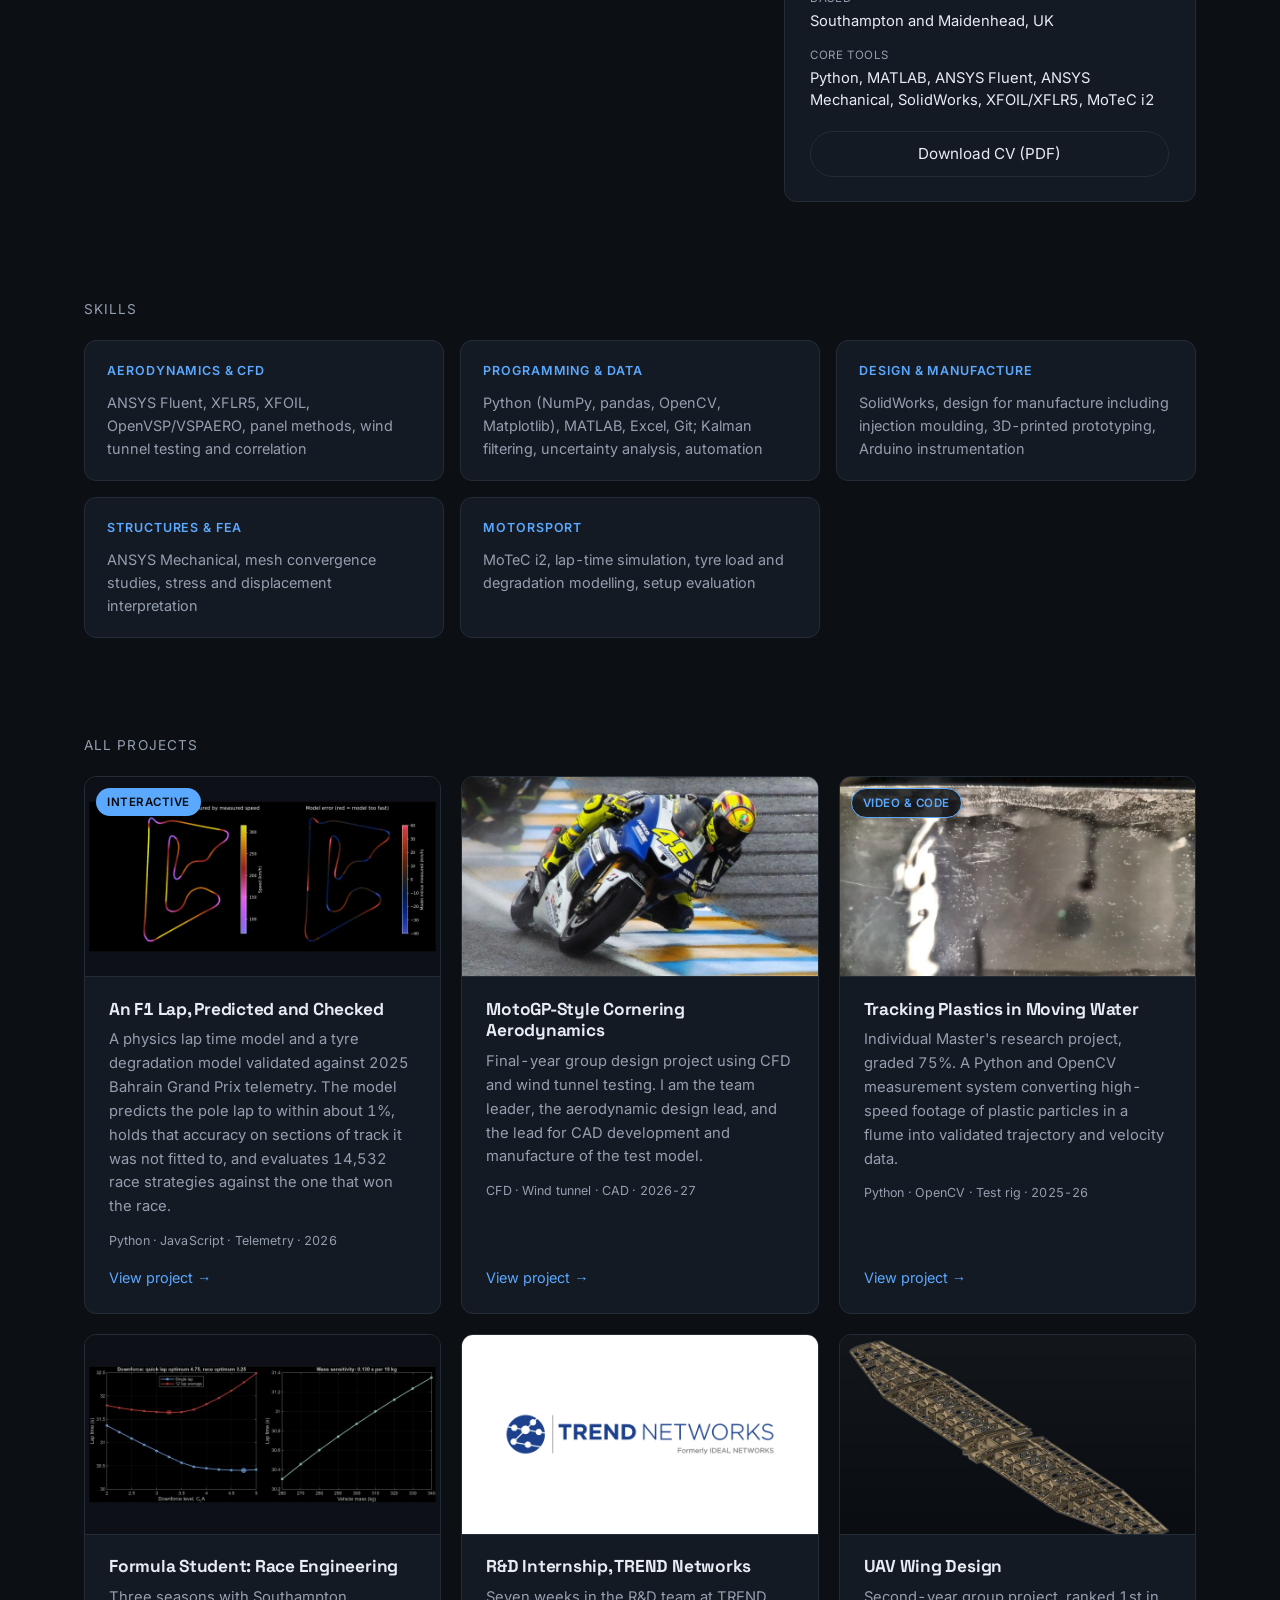
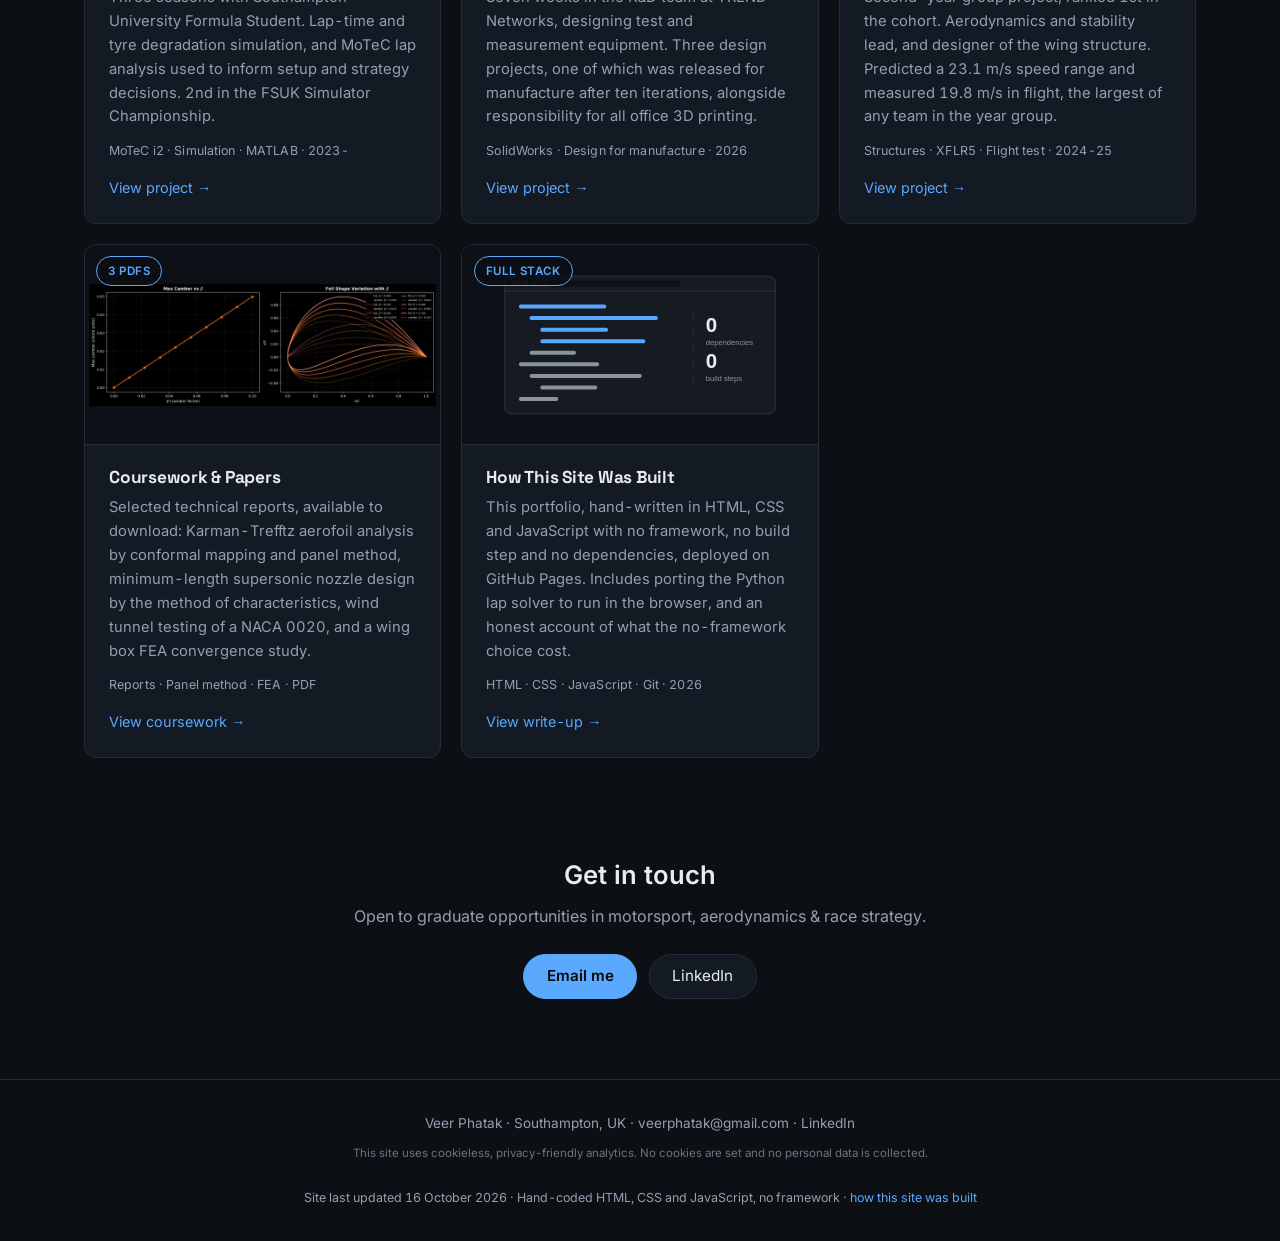
==== commit 8aed955d: "Fix coursework accent clash, move keys off the plots, new flume thumbnail Three faults, all visible " ====
--- a/index.html
+++ b/index.html
@@ -112,7 +112,7 @@
 
       <a class="card" href="flume.html">
         <div class="card-media">
-          <span class="badge ghost">Video &amp; code</span><img src="media/thumbs/flume.jpg" alt="A rod tracked through the flume, with the fitted quadrilateral and centre marker drawn by the tracker" width="800" height="450"></div>
+          <span class="badge ghost">Video &amp; code</span><img src="media/thumbs/flume.jpg" alt="Water flowing through the laboratory flume, with a green marker sphere mid-channel and bubbles entrained below the surface" width="800" height="450"></div>
         <div class="card-body">
           <h3>Tracking Plastics in Moving Water</h3>
           <p>Individual Master's research project, graded 75%. A Python and OpenCV measurement system turning high-speed footage of plastic particles into validated trajectory data, at 98.4% detection coverage and 1.5 mm positional accuracy across 58 runs. Roughly 9,400 lines of published code.</p>
@@ -200,7 +200,7 @@
 
       <a class="card" href="flume.html">
         <div class="card-media">
-          <span class="badge ghost">Video &amp; code</span><img src="media/thumbs/flume.jpg" alt="A rod tracked through the flume, with the fitted quadrilateral and centre marker drawn by the tracker" loading="lazy" width="800" height="450"></div>
+          <span class="badge ghost">Video &amp; code</span><img src="media/thumbs/flume.jpg" alt="Water flowing through the laboratory flume, with a green marker sphere mid-channel and bubbles entrained below the surface" loading="lazy" width="800" height="450"></div>
         <div class="card-body">
           <h3>Tracking Plastics in Moving Water</h3>
           <p>Individual Master's research project, graded 75%. A Python and OpenCV measurement system converting high-speed footage of plastic particles in a flume into validated trajectory and velocity data.</p>
--- a/style.css
+++ b/style.css
@@ -89,7 +89,7 @@
 [data-accent="fs"]         { --accent: #5BD18A; --accent-wash: rgba(91,209,138,0.10); }
 [data-accent="uav"]        { --accent: #8FA6FF; --accent-wash: rgba(143,166,255,0.10); }
 [data-accent="internship"] { --accent: #C98BFF; --accent-wash: rgba(201,139,255,0.10); }
-[data-accent="coursework"] { --accent: #E7E0CF; --accent-wash: rgba(231,224,207,0.10); }
+[data-accent="coursework"] { --accent: #F48FB1; --accent-wash: rgba(244,143,177,0.10); }
 
 html { scroll-behavior: smooth; }
 
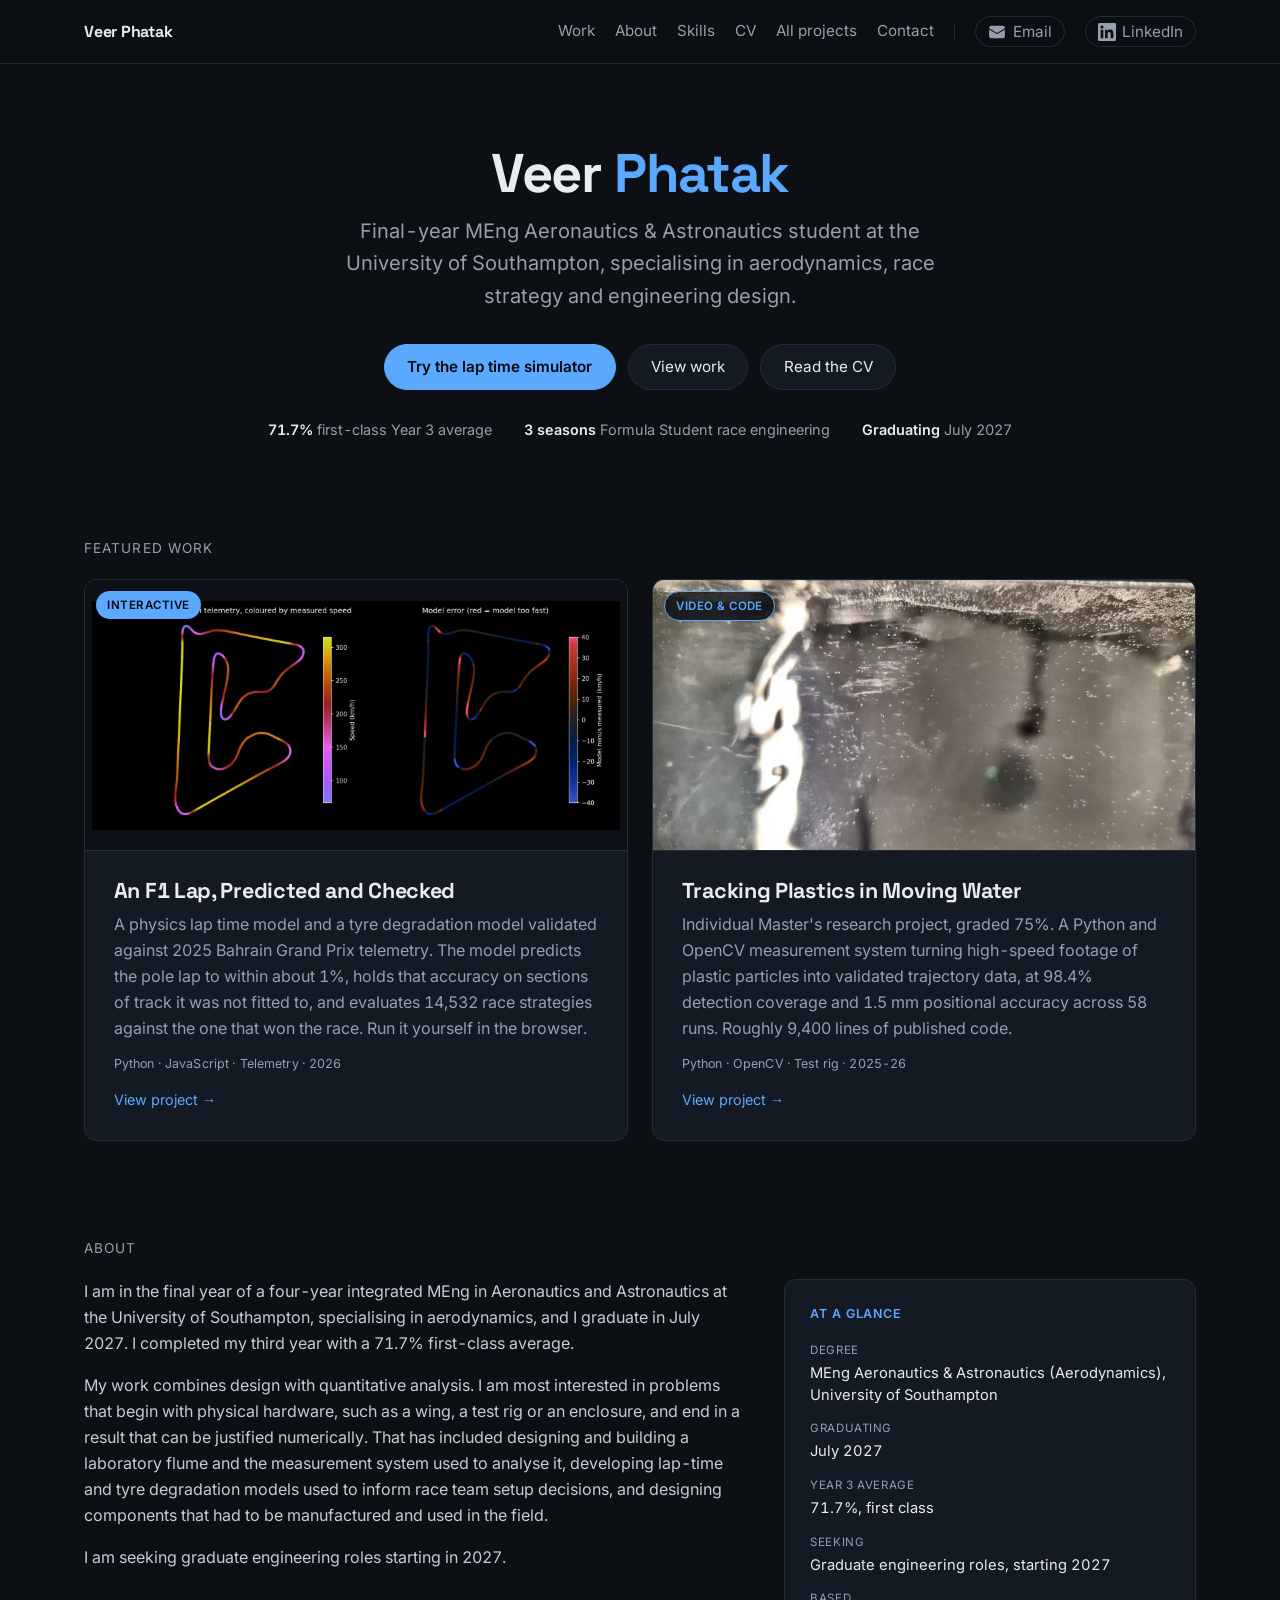
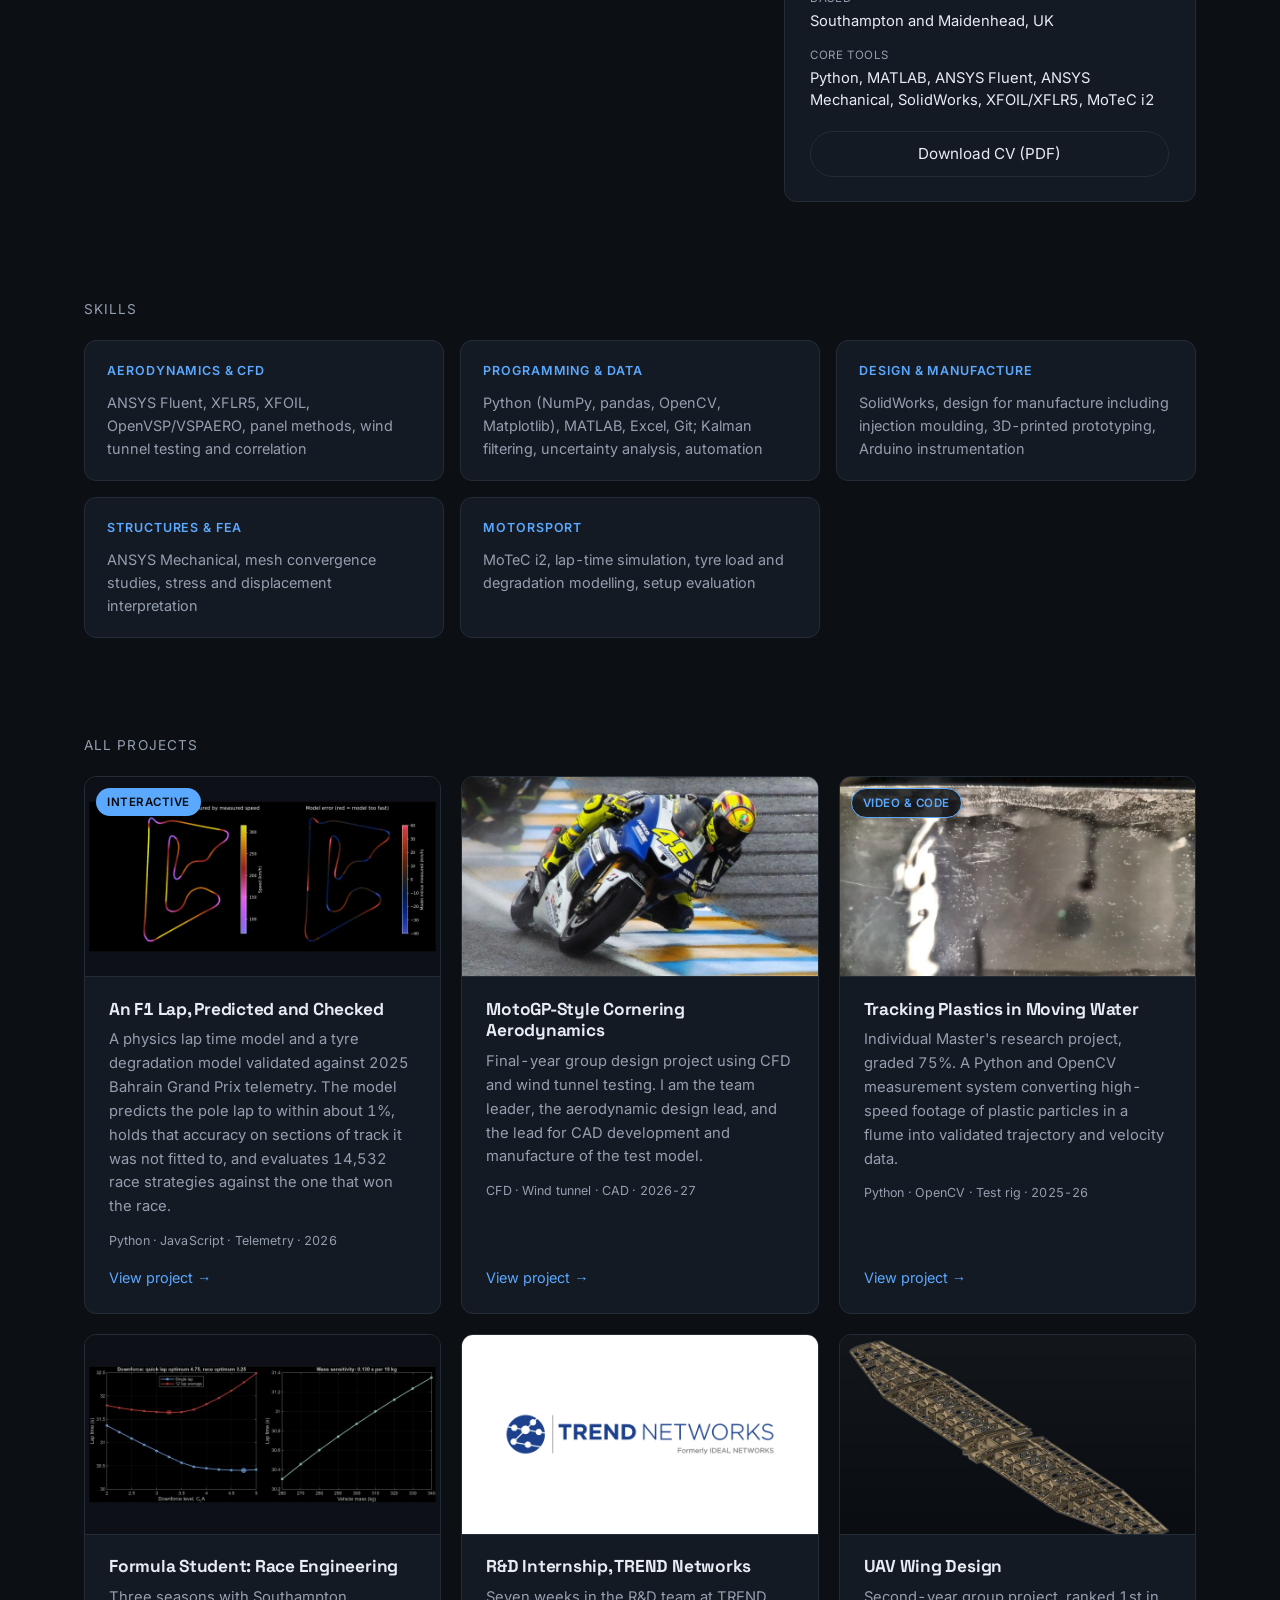
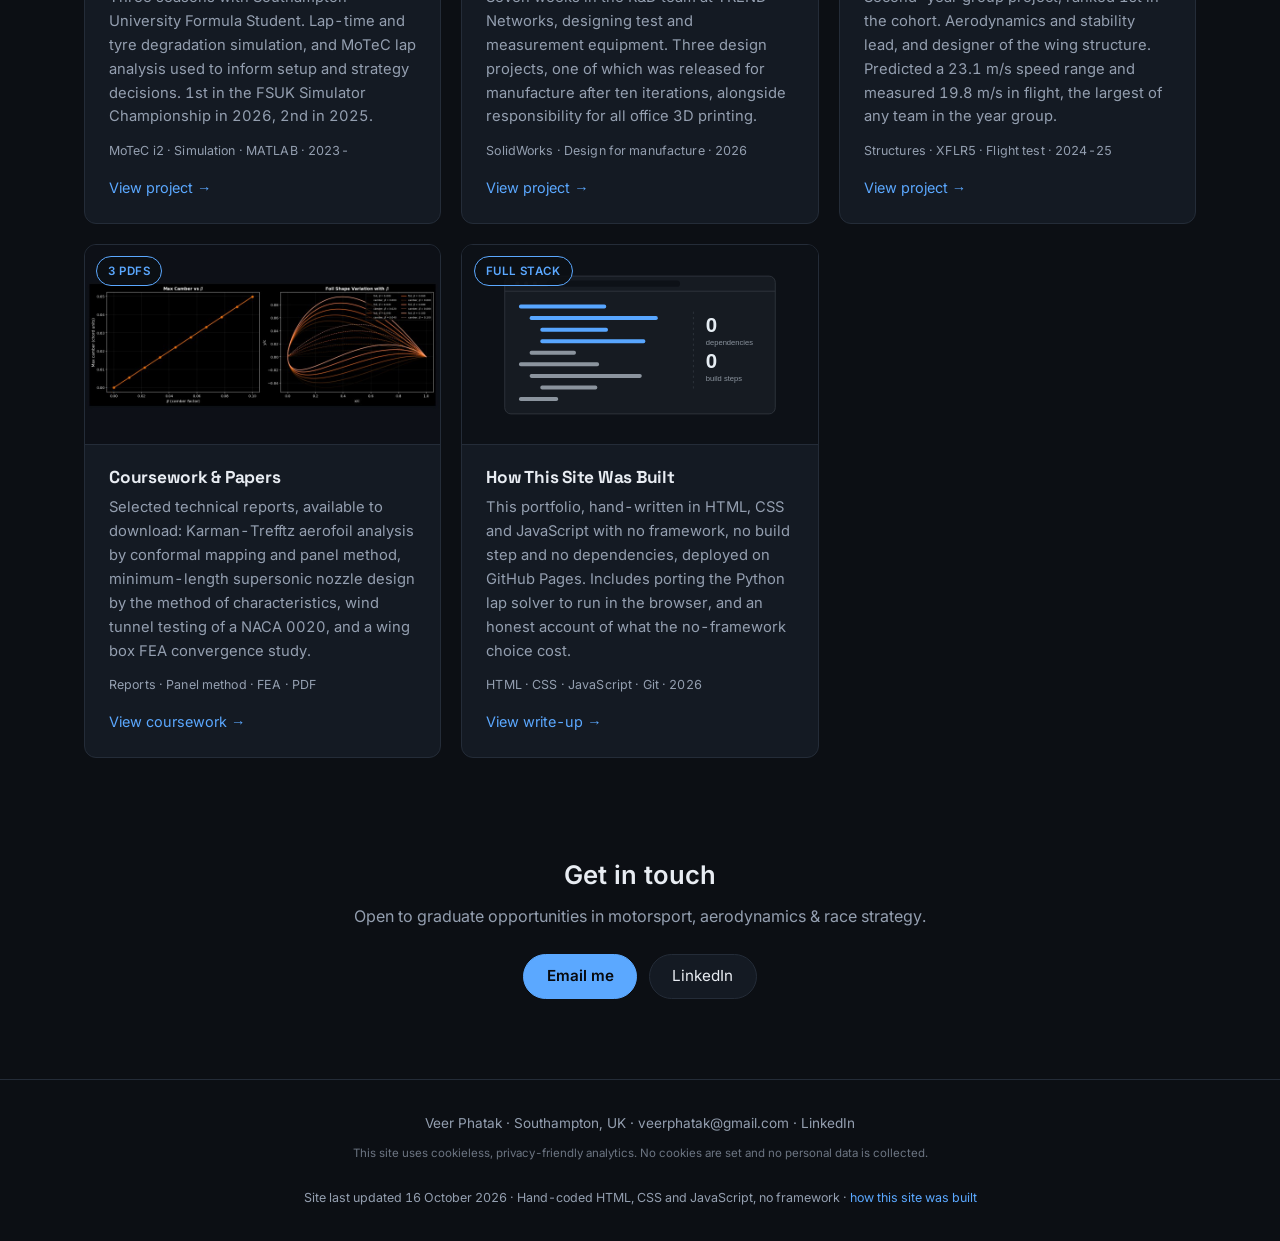
==== commit 184b2077: "Add FSUK 2026 win; rewrite build page; drop corner shading; full flume photo FSUK Simulator Champion" ====
--- a/index.html
+++ b/index.html
@@ -213,7 +213,7 @@
         <div class="card-media"><img src="media/thumbs/formula-student.jpg" alt="Lap time sensitivity to downforce and vehicle mass" loading="lazy" width="800" height="450"></div>
         <div class="card-body">
           <h3>Formula Student: Race Engineering</h3>
-          <p>Three seasons with Southampton University Formula Student. Lap-time and tyre degradation simulation, and MoTeC lap analysis used to inform setup and strategy decisions. 2nd in the FSUK Simulator Championship.</p>
+          <p>Three seasons with Southampton University Formula Student. Lap-time and tyre degradation simulation, and MoTeC lap analysis used to inform setup and strategy decisions. 1st in the FSUK Simulator Championship in 2026, 2nd in 2025.</p>
           <p class="card-tags">MoTeC i2 · Simulation · MATLAB · 2023-</p>
           <span class="arrow">View project →</span>
         </div>
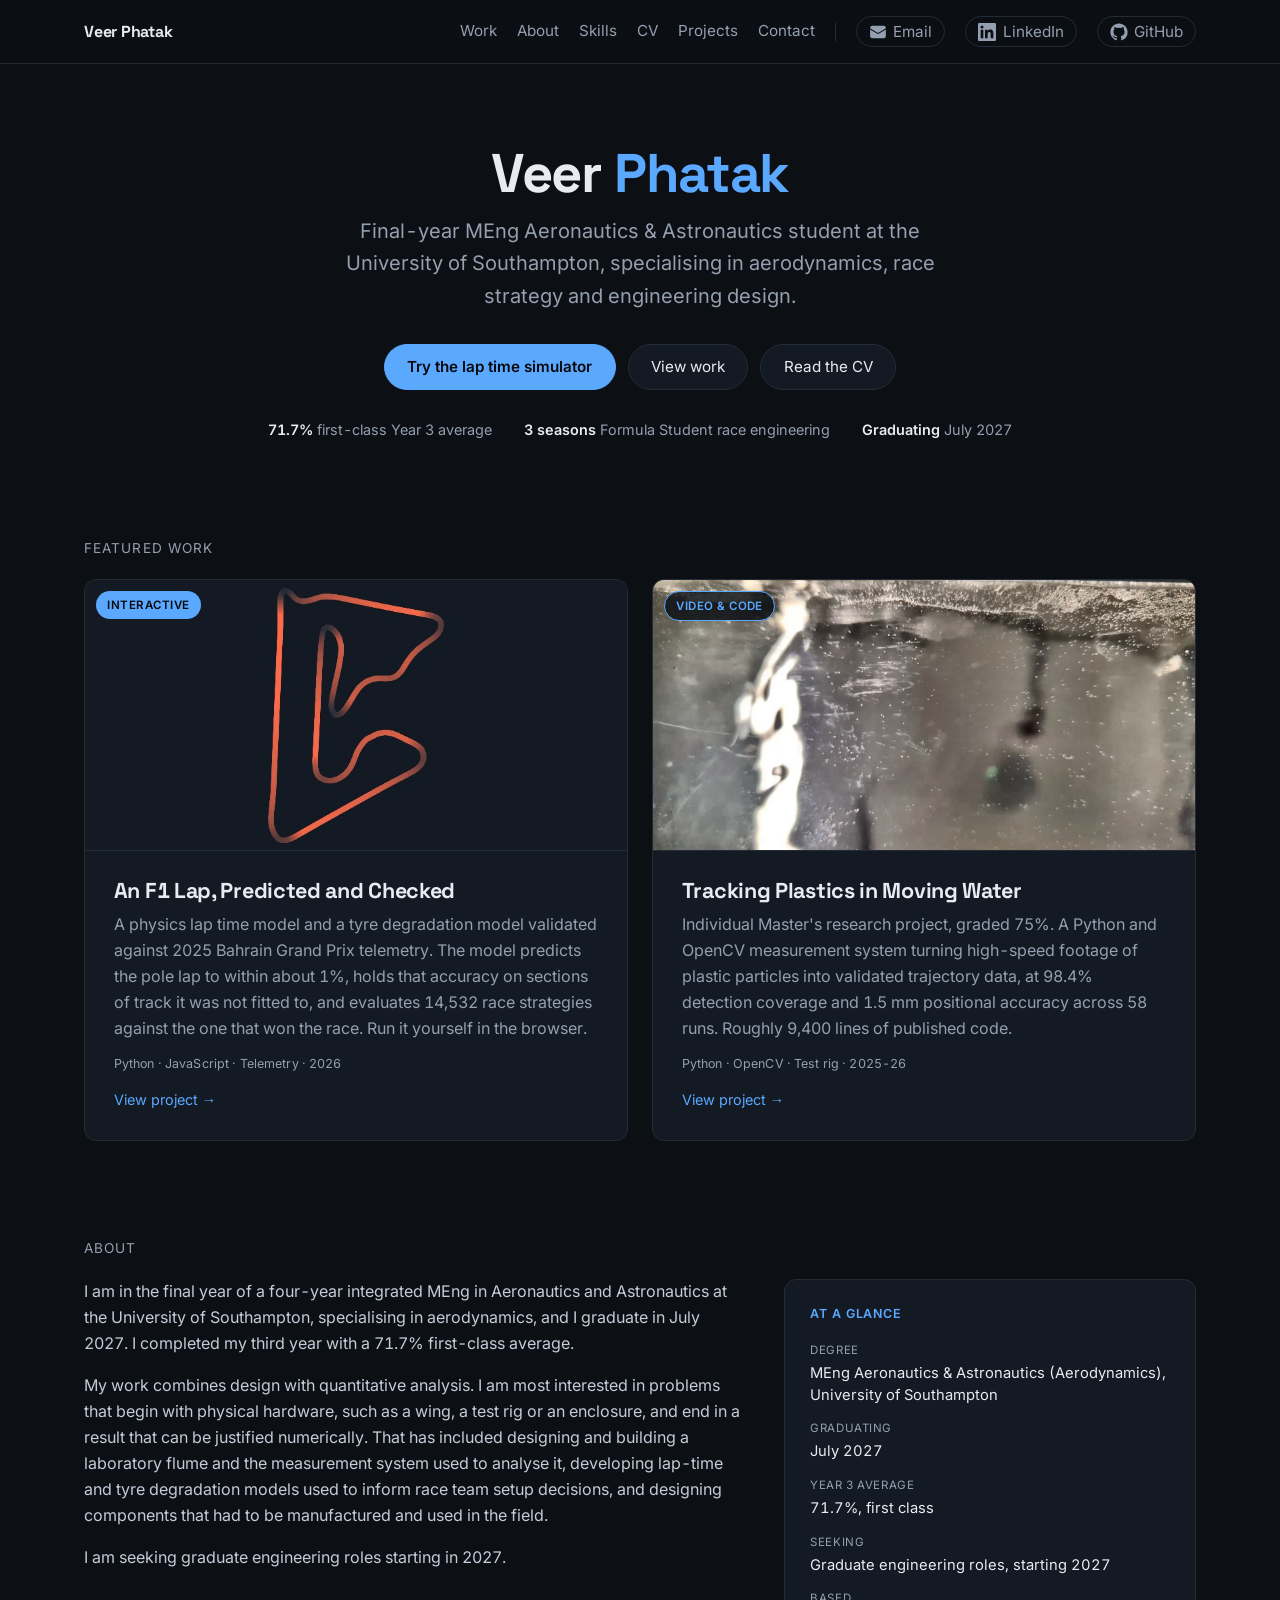
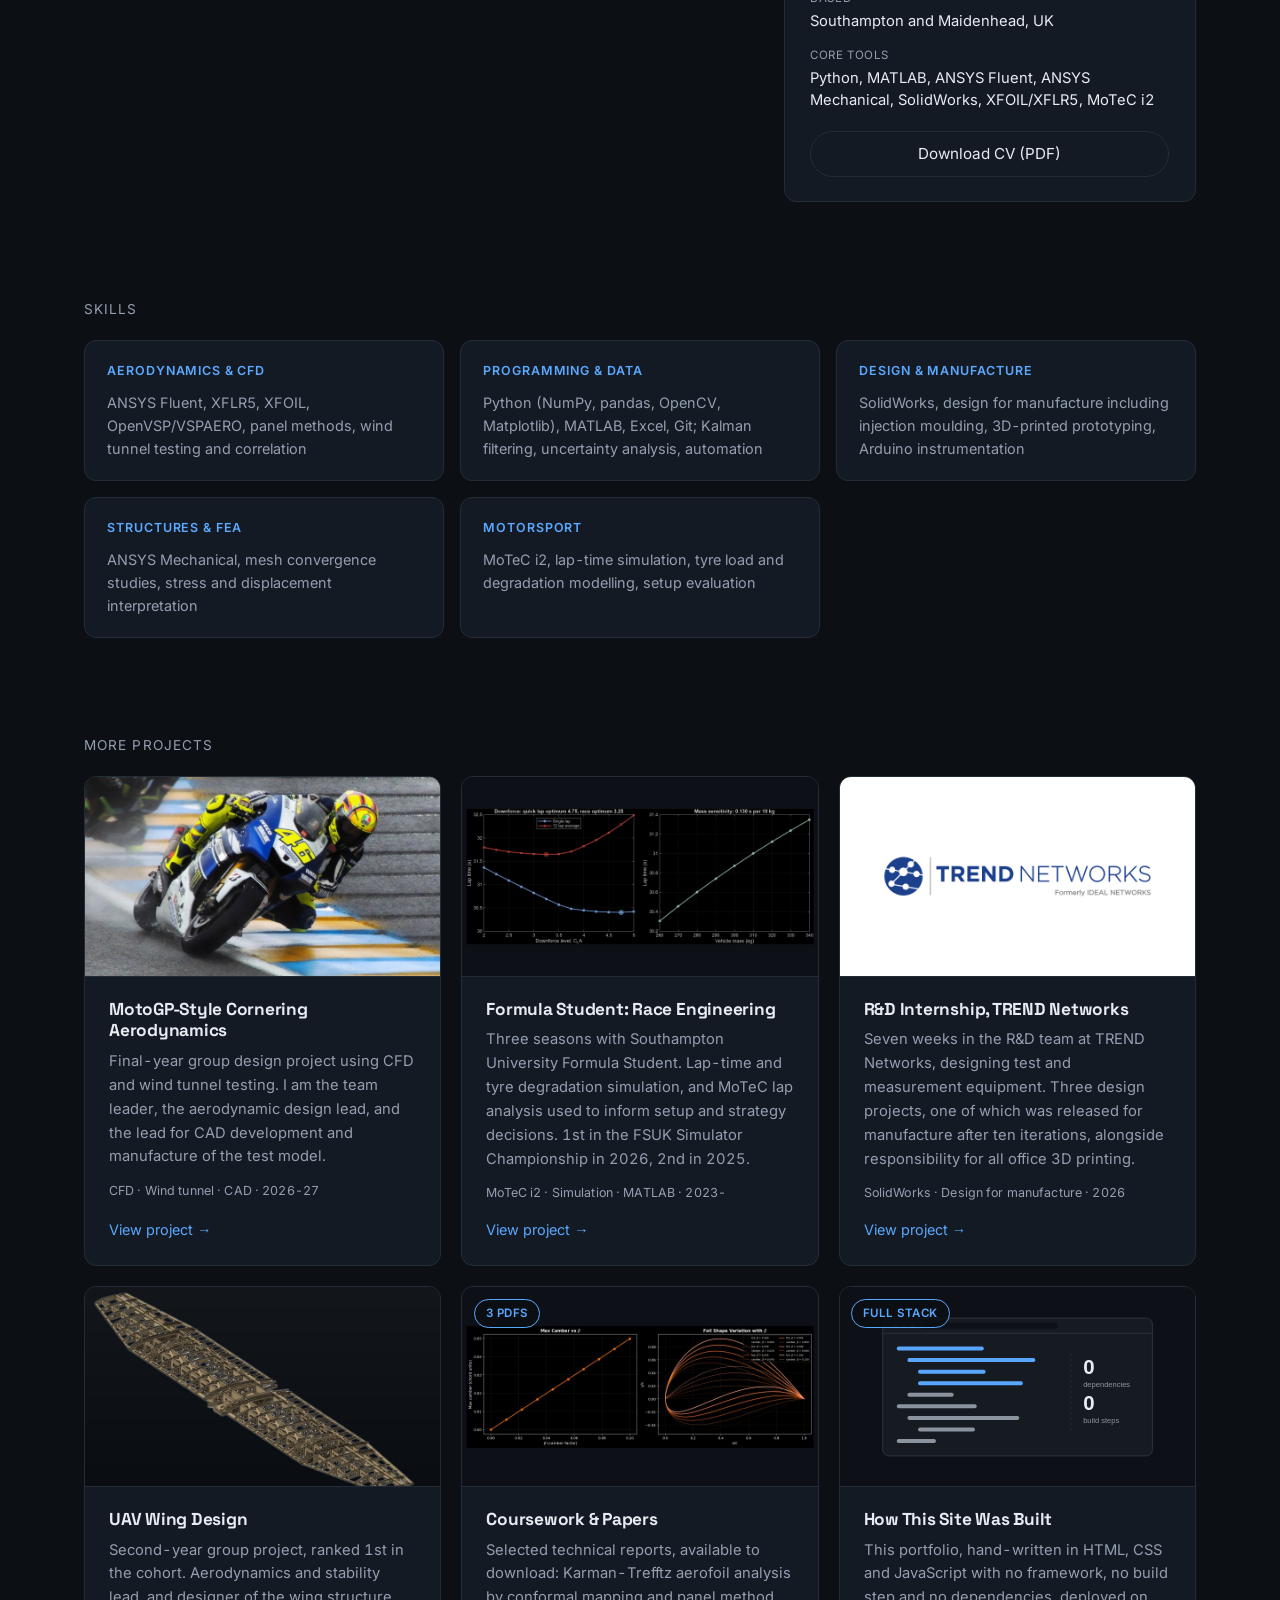
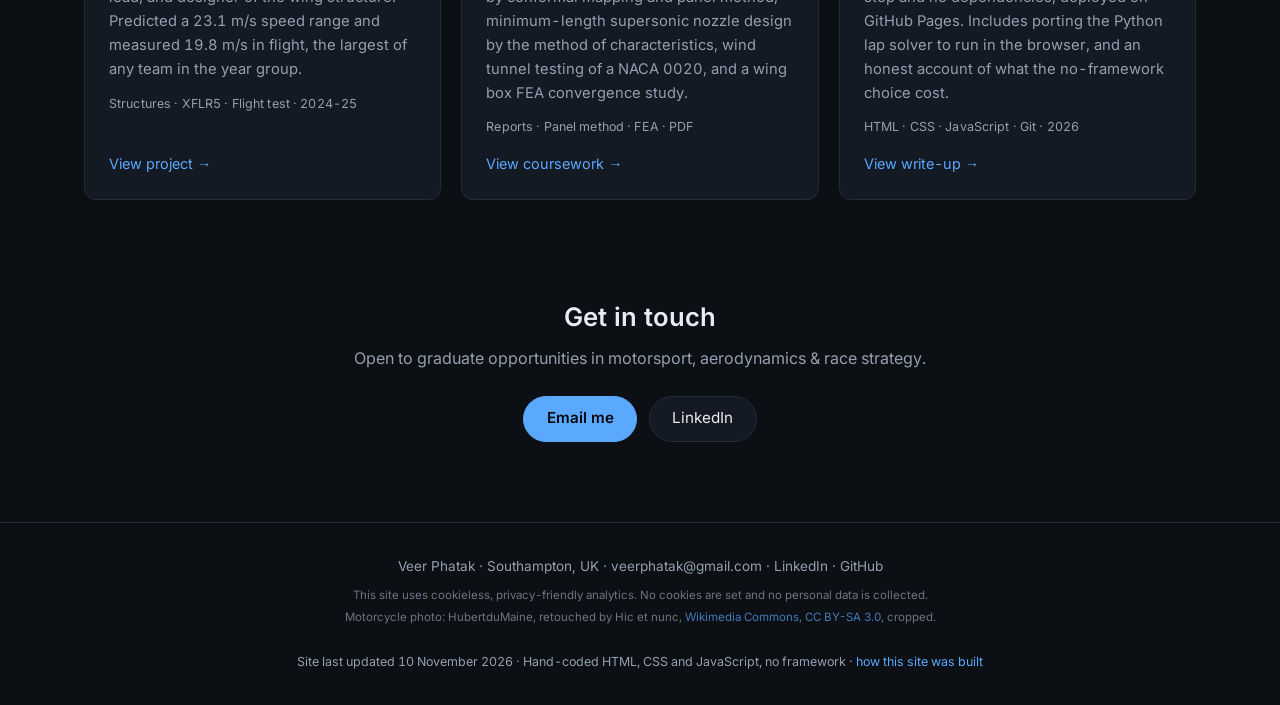
==== commit 5a3f72c7: "Site-wide fixes: GitHub link, phone nav, homepage, faster Monte Carlo, wording - GitHub link in the " ====
--- a/index.html
+++ b/index.html
@@ -63,7 +63,7 @@
         <a href="#about">About</a>
         <a href="#skills">Skills</a>
         <a href="cv.html">CV</a>
-        <a href="#projects">All projects</a>
+        <a href="#projects">Projects</a>
         <a href="#contact">Contact</a>
         <span class="nav-divider" aria-hidden="true"></span>
         <a class="nav-icon" href="mailto:veerphatak@gmail.com" aria-label="Email Veer Phatak" title="veerphatak@gmail.com">
@@ -74,6 +74,10 @@
           <svg viewBox="0 0 24 24" width="18" height="18" fill="currentColor" aria-hidden="true" focusable="false"><path d="M20.447 20.452h-3.554v-5.569c0-1.328-.027-3.037-1.852-3.037-1.853 0-2.136 1.445-2.136 2.939v5.667H9.351V9h3.414v1.561h.046c.477-.9 1.637-1.85 3.37-1.85 3.601 0 4.267 2.37 4.267 5.455v6.286ZM5.337 7.433a2.062 2.062 0 1 1 0-4.125 2.062 2.062 0 0 1 0 4.125Zm1.782 13.019H3.555V9h3.564v11.452ZM22.225 0H1.771C.792 0 0 .774 0 1.729v20.542C0 23.227.792 24 1.771 24h20.451C23.2 24 24 23.227 24 22.271V1.729C24 .774 23.2 0 22.222 0h.003Z"/></svg>
           <span class="nav-icon-label">LinkedIn</span>
         </a>
+        <a class="nav-icon" href="https://github.com/veerphatak" target="_blank" rel="noopener" aria-label="Veer Phatak on GitHub" title="GitHub">
+          <svg viewBox="0 0 24 24" width="18" height="18" fill="currentColor" aria-hidden="true" focusable="false"><path d="M12 .5C5.65.5.5 5.65.5 12c0 5.08 3.29 9.39 7.86 10.91.58.1.79-.25.79-.56v-2c-3.2.7-3.87-1.36-3.87-1.36-.52-1.33-1.28-1.68-1.28-1.68-1.04-.71.08-.7.08-.7 1.15.08 1.76 1.19 1.76 1.19 1.03 1.76 2.69 1.25 3.35.96.1-.75.4-1.25.73-1.54-2.55-.29-5.24-1.28-5.24-5.69 0-1.26.45-2.29 1.19-3.09-.12-.29-.52-1.46.11-3.05 0 0 .97-.31 3.18 1.18a11 11 0 0 1 5.78 0c2.2-1.49 3.17-1.18 3.17-1.18.63 1.59.23 2.76.11 3.05.74.8 1.19 1.83 1.19 3.09 0 4.42-2.69 5.39-5.26 5.68.41.36.78 1.06.78 2.14v3.17c0 .31.21.67.8.56A11.51 11.51 0 0 0 23.5 12C23.5 5.65 18.35.5 12 .5Z"/></svg>
+          <span class="nav-icon-label">GitHub</span>
+        </a>
 
       </div>
     </div>
@@ -101,7 +105,7 @@
 
       <a class="card" href="f1-model.html">
         <div class="card-media">
-          <span class="badge">Interactive</span><img src="media/thumbs/f1-model.jpg" alt="Bahrain circuit map coloured by speed, model against measured" width="800" height="450"></div>
+          <span class="badge">Interactive</span><img src="media/thumbs/f1-model.jpg" alt="The Bahrain circuit drawn from position telemetry and coloured by measured speed" width="800" height="450"></div>
         <div class="card-body">
           <h3>An F1 Lap, Predicted and Checked</h3>
           <p>A physics lap time model and a tyre degradation model validated against 2025 Bahrain Grand Prix telemetry. The model predicts the pole lap to within about 1%, holds that accuracy on sections of track it was not fitted to, and evaluates 14,532 race strategies against the one that won the race. Run it yourself in the browser.</p>
@@ -174,19 +178,8 @@
   </section>
 
   <section class="wrap wide" id="projects">
-    <p class="section-title">All projects</p>
+    <p class="section-title">More projects</p>
     <div class="cards">
-
-      <a class="card" href="f1-model.html">
-        <div class="card-media">
-          <span class="badge">Interactive</span><img src="media/thumbs/f1-model.jpg" alt="Bahrain circuit map coloured by speed, model against measured" loading="lazy" width="800" height="450"></div>
-        <div class="card-body">
-          <h3>An F1 Lap, Predicted and Checked</h3>
-          <p>A physics lap time model and a tyre degradation model validated against 2025 Bahrain Grand Prix telemetry. The model predicts the pole lap to within about 1%, holds that accuracy on sections of track it was not fitted to, and evaluates 14,532 race strategies against the one that won the race.</p>
-          <p class="card-tags">Python · JavaScript · Telemetry · 2026</p>
-          <span class="arrow">View project →</span>
-        </div>
-      </a>
 
       <a class="card" href="motogp.html">
         <div class="card-media"><img src="media/thumbs/motogp.jpg" alt="A MotoGP motorcycle at full lean through a corner" loading="lazy" width="800" height="450"></div>
@@ -194,17 +187,6 @@
           <h3>MotoGP-Style Cornering Aerodynamics</h3>
           <p>Final-year group design project using CFD and wind tunnel testing. I am the team leader, the aerodynamic design lead, and the lead for CAD development and manufacture of the test model.</p>
           <p class="card-tags">CFD · Wind tunnel · CAD · 2026-27</p>
-          <span class="arrow">View project →</span>
-        </div>
-      </a>
-
-      <a class="card" href="flume.html">
-        <div class="card-media">
-          <span class="badge ghost">Video &amp; code</span><img src="media/thumbs/flume.jpg" alt="Water flowing through the laboratory flume, with a green marker sphere mid-channel and bubbles entrained below the surface" loading="lazy" width="800" height="450"></div>
-        <div class="card-body">
-          <h3>Tracking Plastics in Moving Water</h3>
-          <p>Individual Master's research project, graded 75%. A Python and OpenCV measurement system converting high-speed footage of plastic particles in a flume into validated trajectory and velocity data.</p>
-          <p class="card-tags">Python · OpenCV · Test rig · 2025-26</p>
           <span class="arrow">View project →</span>
         </div>
       </a>
@@ -275,9 +257,10 @@
   </section>
 
   <footer>
-    <div class="footer-inner">Veer Phatak · Southampton, UK · <a href="mailto:veerphatak@gmail.com">veerphatak@gmail.com</a> · <a href="https://www.linkedin.com/in/veer-phatak-683665238" target="_blank" rel="noopener">LinkedIn</a></div>
+    <div class="footer-inner">Veer Phatak · Southampton, UK · <a href="mailto:veerphatak@gmail.com">veerphatak@gmail.com</a> · <a href="https://www.linkedin.com/in/veer-phatak-683665238" target="_blank" rel="noopener">LinkedIn</a> · <a href="https://github.com/veerphatak" target="_blank" rel="noopener">GitHub</a></div>
     <div class="footer-note">This site uses cookieless, privacy-friendly analytics. No cookies are set and no personal data is collected.</div>
-    <div class="footer-updated">Site last updated 16 October 2026 &middot; Hand-coded HTML, CSS and JavaScript, no framework &middot; <a href="about-this-site.html">how this site was built</a></div>
+    <div class="footer-note">Motorcycle photo: HubertduMaine, retouched by Hic et nunc, <a href="https://commons.wikimedia.org/wiki/File:Valentino_Rossi_(2013_-_Le_Mans_-_MotoGP).jpg" target="_blank" rel="noopener">Wikimedia Commons</a>, <a href="https://creativecommons.org/licenses/by-sa/3.0/deed.en" target="_blank" rel="noopener">CC BY-SA 3.0</a>, cropped.</div>
+    <div class="footer-updated">Site last updated 10 November 2026 &middot; Hand-coded HTML, CSS and JavaScript, no framework &middot; <a href="about-this-site.html">how this site was built</a></div>
   </footer>
 </body>
 </html>
--- a/style.css
+++ b/style.css
@@ -225,7 +225,14 @@
    ratio), so without this the 1fr track can be pushed past the panel edge and
    the chart overflows its box on a high-DPI screen. */
 .sim-grid > * { min-width: 0; }
-@media (max-width: 780px) { .sim-grid { grid-template-columns: 1fr; } }
+@media (max-width: 780px) {
+  .sim-grid { grid-template-columns: 1fr; }
+  /* Stacked, the result goes first, and a long control list scrolls inside
+     its own box, so the chart is never more than a short scroll from the
+     slider being moved. */
+  .sim-output { order: -1; }
+  .sim-controls { max-height: 60vh; overflow-y: auto; padding-right: 0.5rem; }
+}
 
 .sim-controls label {
   display: flex;
@@ -666,16 +673,24 @@
   .nav-icon-label { position: absolute; width: 1px; height: 1px; overflow: hidden; clip: rect(0 0 0 0); white-space: nowrap; }
   .nav-icon { padding: 0.4rem; }
 }
+/* Phones: two tidy rows instead of three ragged ones. The name and the
+   contact icons share the first row, the page links take the second. The
+   links wrapper is dissolved with display: contents so its children can be
+   ordered as items of the bar itself. The bar also stops being sticky here:
+   pinned, it covered about a sixth of a phone screen. */
 @media (max-width: 720px) {
-  .nav-inner { flex-wrap: wrap; row-gap: 0.6rem; padding: 0.8rem 1.1rem; }
-  .nav-links { flex-wrap: wrap; justify-content: flex-end; row-gap: 0.5rem; }
-  .nav-links a:not(.nav-icon) { margin-left: 0.9rem; font-size: 0.85rem; }
-  .nav-divider { margin-left: 0.9rem; }
-  .nav-icon { margin-left: 0.6rem; }
+  .nav { position: static; }
+  .nav-inner { flex-wrap: wrap; row-gap: 0.55rem; padding: 0.8rem 1.1rem; }
+  .nav-links { display: contents; }
+  .nav-inner .brand { order: 0; margin-right: auto; }
+  .nav-icon { order: 1; margin-left: 0.5rem; }
+  .nav-divider { display: none; }
+  .nav-inner::after { content: ""; order: 2; flex-basis: 100%; height: 0; }
+  .nav-links a:not(.nav-icon) { order: 3; margin-left: 0; margin-right: 1.1rem; font-size: 0.88rem; }
 }
 @media (max-width: 430px) {
   .nav-inner .brand { font-size: 0.95rem; }
-  .nav-links a:not(.nav-icon) { margin-left: 0.75rem; font-size: 0.8rem; }
+  .nav-links a:not(.nav-icon) { margin-right: 0.8rem; font-size: 0.84rem; }
 }
 
 /* ================================================================
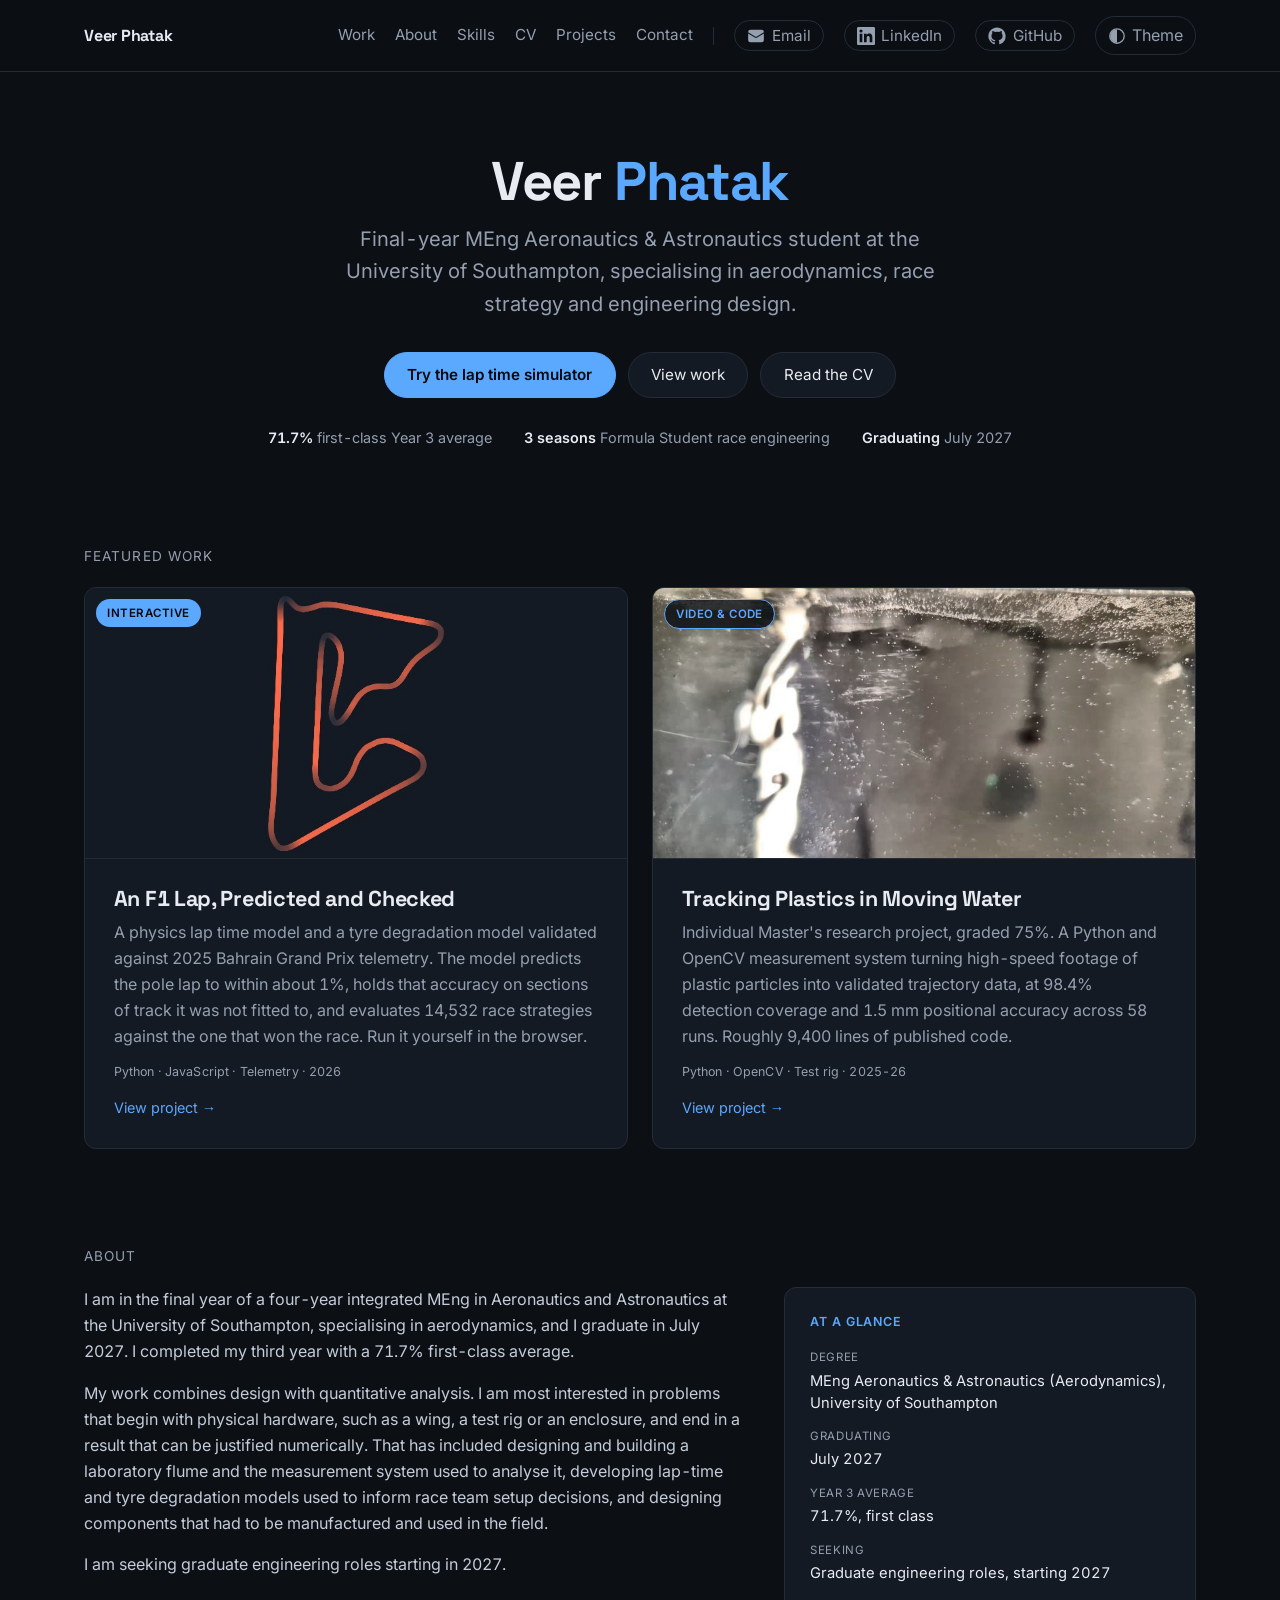
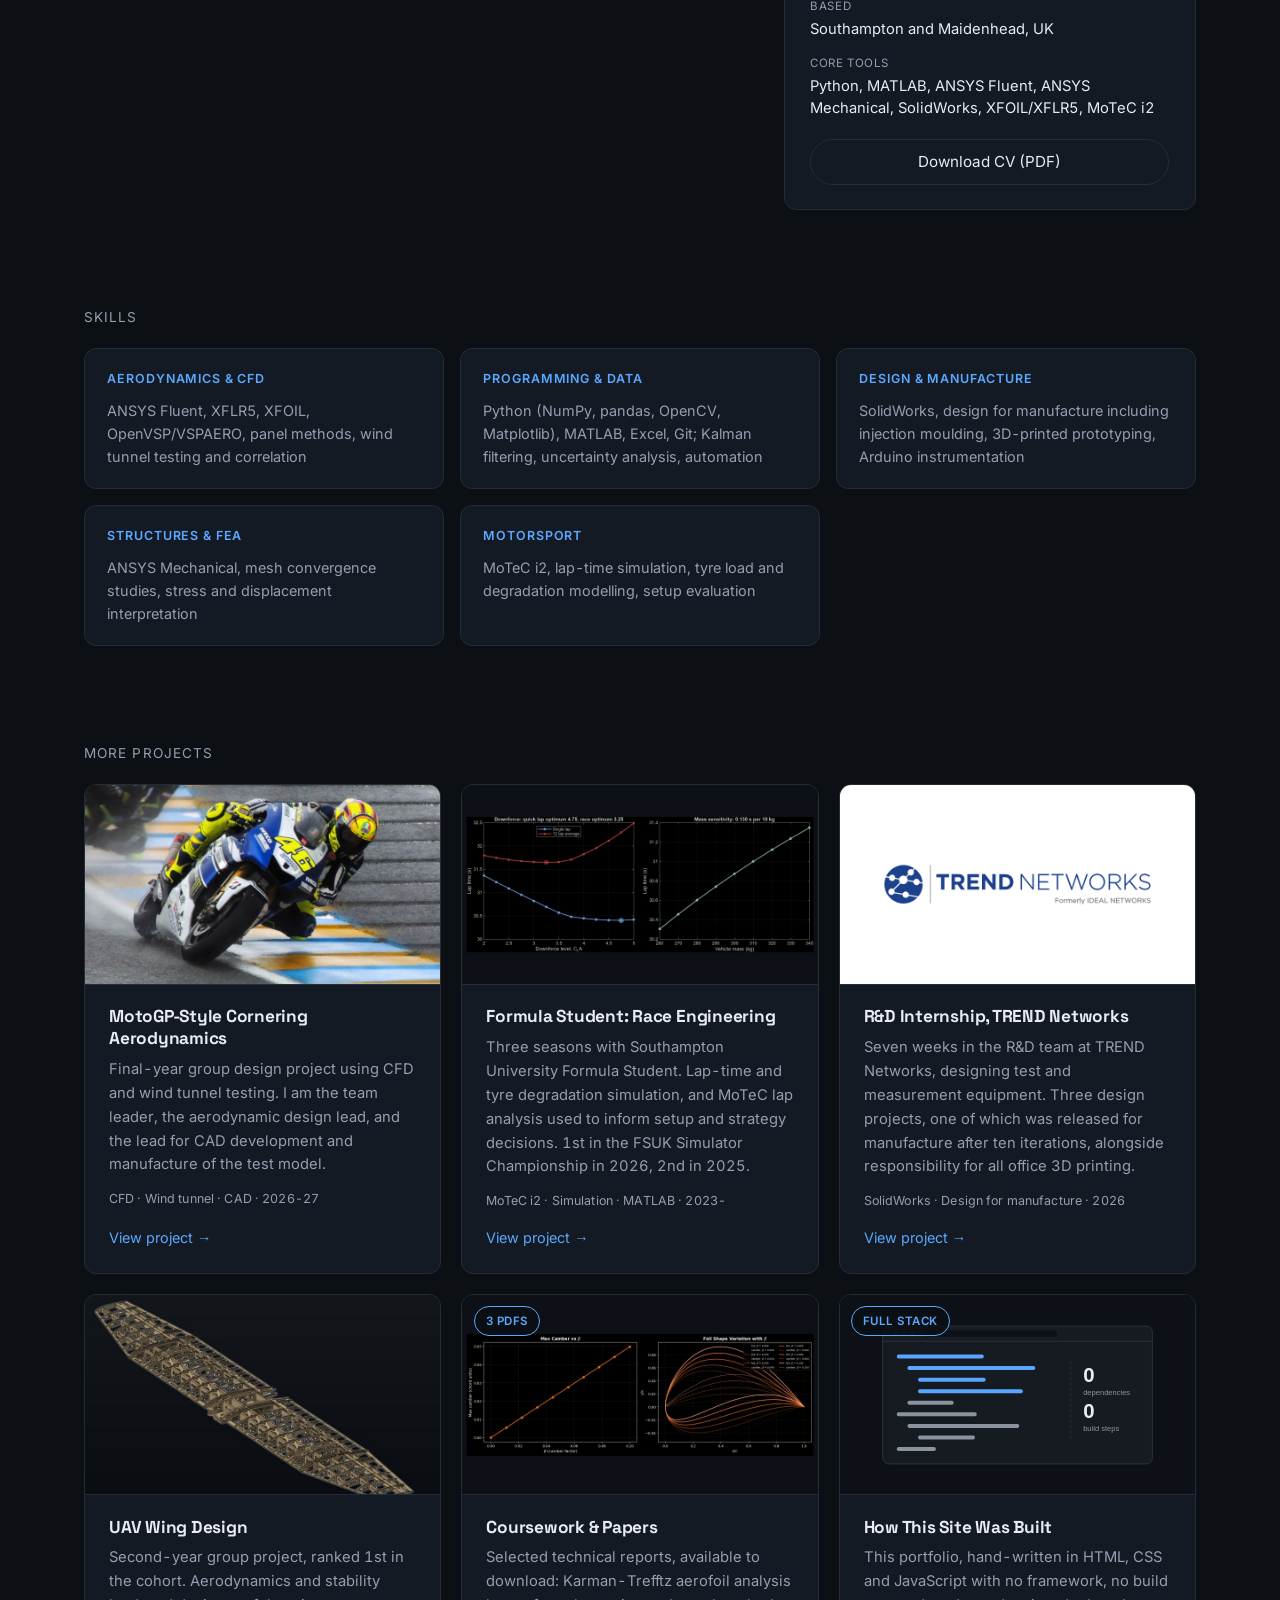
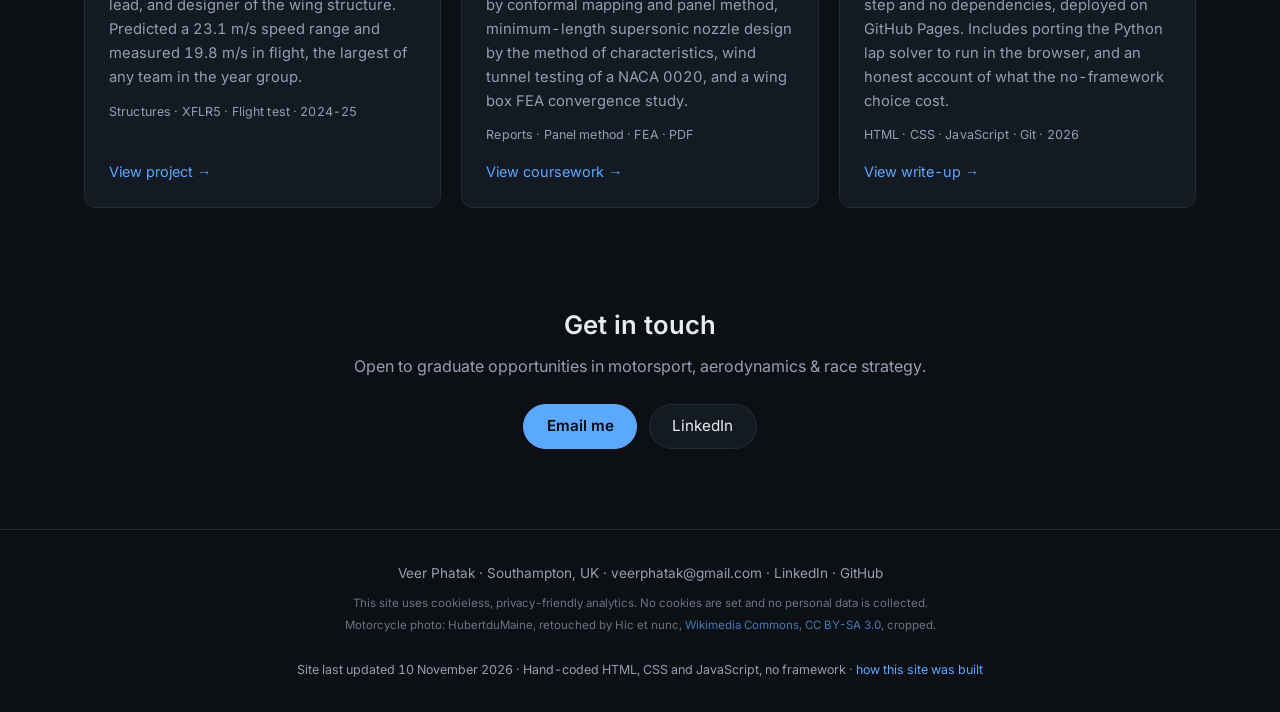
==== commit b18af56b: "Add an opt-in light theme with a toggle in the nav Dark stays the default. The light theme overrides" ====
--- a/index.html
+++ b/index.html
@@ -21,6 +21,7 @@
   <meta name="twitter:image" content="https://veerphatak.github.io/media/og-image.png">
   <link rel="preload" href="fonts/spacegrotesk-700.woff2" as="font" type="font/woff2" crossorigin>
   <link rel="preload" href="fonts/inter-400.woff2" as="font" type="font/woff2" crossorigin>
+  <script src="assets/theme.js"></script>
   <link rel="stylesheet" href="style.css">
   <script type="application/ld+json">
   {
@@ -78,6 +79,10 @@
           <svg viewBox="0 0 24 24" width="18" height="18" fill="currentColor" aria-hidden="true" focusable="false"><path d="M12 .5C5.65.5.5 5.65.5 12c0 5.08 3.29 9.39 7.86 10.91.58.1.79-.25.79-.56v-2c-3.2.7-3.87-1.36-3.87-1.36-.52-1.33-1.28-1.68-1.28-1.68-1.04-.71.08-.7.08-.7 1.15.08 1.76 1.19 1.76 1.19 1.03 1.76 2.69 1.25 3.35.96.1-.75.4-1.25.73-1.54-2.55-.29-5.24-1.28-5.24-5.69 0-1.26.45-2.29 1.19-3.09-.12-.29-.52-1.46.11-3.05 0 0 .97-.31 3.18 1.18a11 11 0 0 1 5.78 0c2.2-1.49 3.17-1.18 3.17-1.18.63 1.59.23 2.76.11 3.05.74.8 1.19 1.83 1.19 3.09 0 4.42-2.69 5.39-5.26 5.68.41.36.78 1.06.78 2.14v3.17c0 .31.21.67.8.56A11.51 11.51 0 0 0 23.5 12C23.5 5.65 18.35.5 12 .5Z"/></svg>
           <span class="nav-icon-label">GitHub</span>
         </a>
+        <button class="nav-icon theme-toggle" type="button" aria-label="Switch between the dark and light theme" aria-pressed="false" title="Switch to the light theme">
+          <svg viewBox="0 0 24 24" width="18" height="18" fill="currentColor" aria-hidden="true" focusable="false"><path d="M12 3a9 9 0 1 0 0 18V3Z"/><path d="M12 1.5a10.5 10.5 0 1 0 0 21 10.5 10.5 0 0 0 0-21Zm0 1.8a8.7 8.7 0 1 1 0 17.4 8.7 8.7 0 0 1 0-17.4Z"/></svg>
+          <span class="nav-icon-label">Theme</span>
+        </button>
 
       </div>
     </div>
--- a/style.css
+++ b/style.css
@@ -74,6 +74,11 @@
   --r-pill: 999px;
 
   --maxw: 820px;
+
+  /* Translucent surfaces that sit over the page */
+  --nav-bg:   rgba(12,15,20,0.88);
+  --badge-bg: rgba(12,15,20,0.82);
+  --shadow:   rgba(0,0,0,0.45);
 }
 
 /* ---- Per-page accent ------------------------------------------------
@@ -91,6 +96,44 @@
 [data-accent="internship"] { --accent: #C98BFF; --accent-wash: rgba(201,139,255,0.10); }
 [data-accent="coursework"] { --accent: #F48FB1; --accent-wash: rgba(244,143,177,0.10); }
 
+/* ---- Light theme -----------------------------------------------------
+   Opt-in, from the button in the nav (assets/theme.js). Only tokens move,
+   so every component follows without its own rule. The accents are darker
+   versions of the same hues: the dark-theme values are tuned for a near
+   black page and fall to about 2.5:1 on white. Each one here clears 4.5:1
+   as link text on white, and white clears 4.5:1 as a label on each fill.
+   Figures keep their dark surface and read as inset panels.
+--------------------------------------------------------------------- */
+:root[data-theme="light"] {
+  --bg:         #F6F7F9;
+  --bg-soft:    #FFFFFF;
+  --bg-sunken:  #ECEFF3;
+  --border:     #D8DDE5;
+  --border-strong: #6F7B8B;
+
+  --text:   #10151C;
+  --body:   #2B3440;
+  --muted:  #566273;
+
+  --accent:      #1B66C9;
+  --accent-wash: rgba(27,102,201,0.08);
+  --on-accent:   #FFFFFF;
+
+  --good: #15803D;
+  --warn: #9A5B00;
+
+  --nav-bg:   rgba(246,247,249,0.90);
+  --badge-bg: rgba(255,255,255,0.90);
+  --shadow:   rgba(16,21,28,0.14);
+}
+[data-theme="light"] [data-accent="f1"]         { --accent: #C2361A; --accent-wash: rgba(194,54,26,0.08); }
+[data-theme="light"] [data-accent="motogp"]     { --accent: #94590A; --accent-wash: rgba(148,89,10,0.08); }
+[data-theme="light"] [data-accent="flume"]      { --accent: #0B7A70; --accent-wash: rgba(11,122,112,0.08); }
+[data-theme="light"] [data-accent="fs"]         { --accent: #1C7A42; --accent-wash: rgba(28,122,66,0.08); }
+[data-theme="light"] [data-accent="uav"]        { --accent: #3F54C4; --accent-wash: rgba(63,84,196,0.08); }
+[data-theme="light"] [data-accent="internship"] { --accent: #8338C9; --accent-wash: rgba(131,56,201,0.08); }
+[data-theme="light"] [data-accent="coursework"] { --accent: #B22E64; --accent-wash: rgba(178,46,100,0.08); }
+
 html { scroll-behavior: smooth; }
 
 body {
@@ -112,7 +155,7 @@
 .nav {
   border-bottom: 1px solid var(--border);
   position: sticky; top: 0;
-  background: rgba(12,15,20,0.88);
+  background: var(--nav-bg);
   backdrop-filter: blur(8px);
   z-index: 10;
 }
@@ -158,7 +201,7 @@
 .card:hover {
   border-color: var(--accent);
   transform: translateY(-3px);
-  box-shadow: 0 10px 28px rgba(0,0,0,0.45);
+  box-shadow: 0 10px 28px var(--shadow);
   text-decoration: none;
 }
 .card-media {
@@ -188,7 +231,7 @@
   color: var(--on-accent); background: var(--accent);
   border-radius: var(--r-pill); padding: 0.28rem 0.7rem;
 }
-.badge.ghost { color: var(--accent); background: rgba(12,15,20,0.82); border: 1px solid var(--accent); }
+.badge.ghost { color: var(--accent); background: var(--badge-bg); border: 1px solid var(--accent); }
 
 /* One-line fact strip under the hero */
 .facts { display: flex; flex-wrap: wrap; justify-content: center; gap: 0.5rem 2rem; color: var(--muted); font-size: 0.9rem; margin-top: 1.75rem; }
@@ -824,3 +867,6 @@
     border-bottom: 1px solid var(--border);
   }
 }
+
+/* ---- Theme toggle ---- */
+button.nav-icon { background: none; cursor: pointer; font: inherit; }
